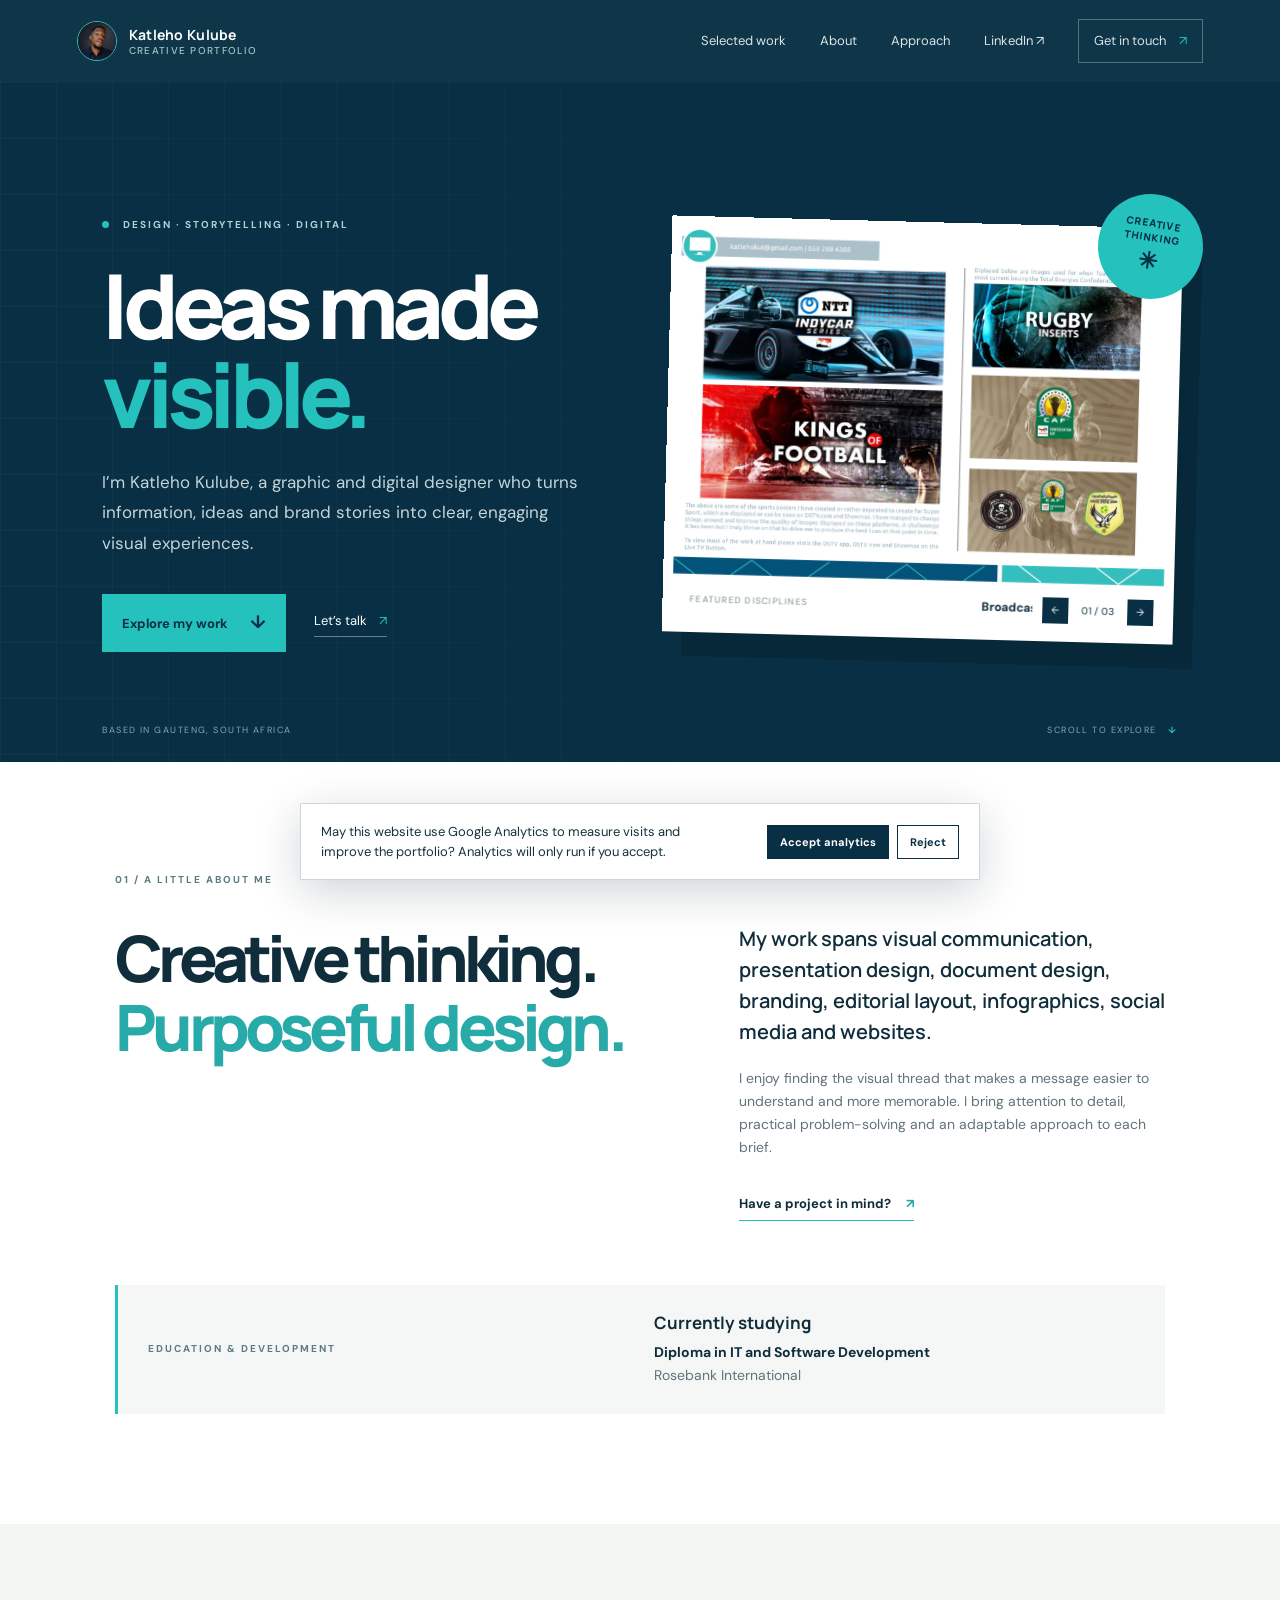
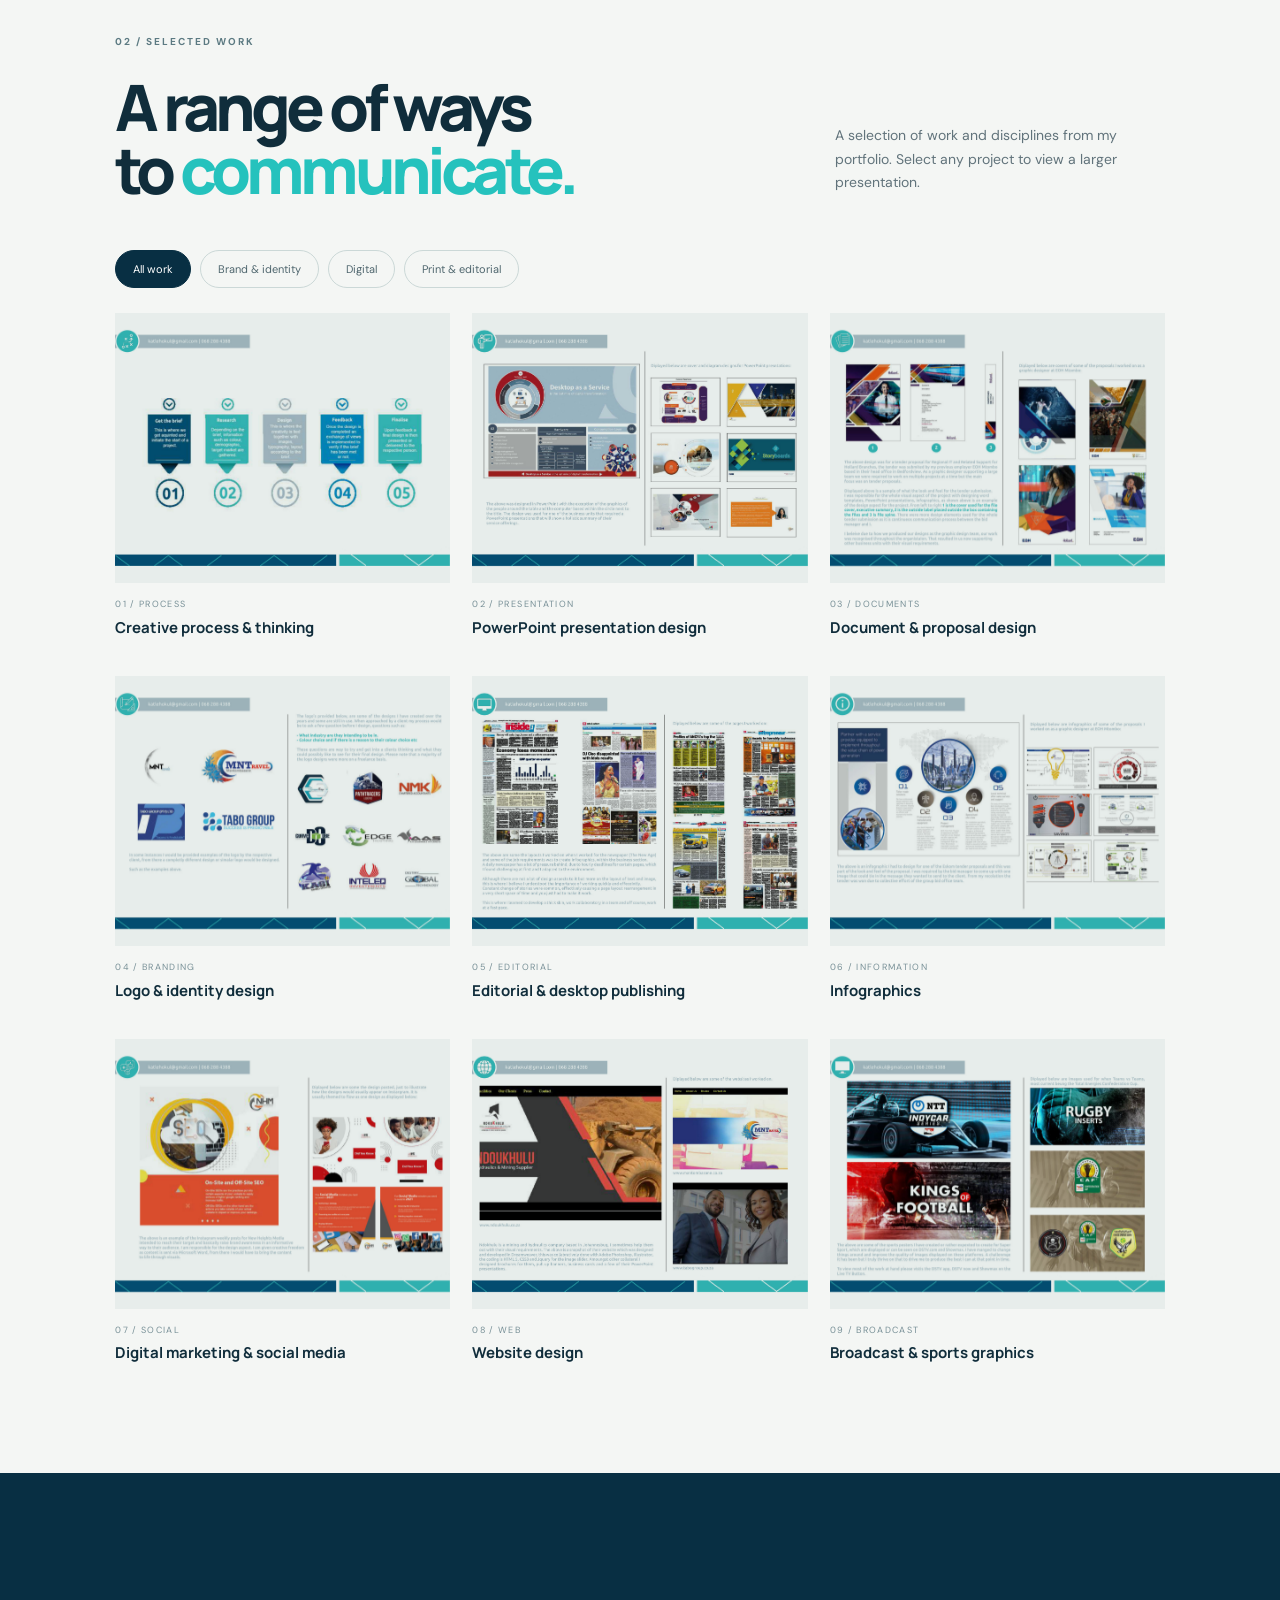
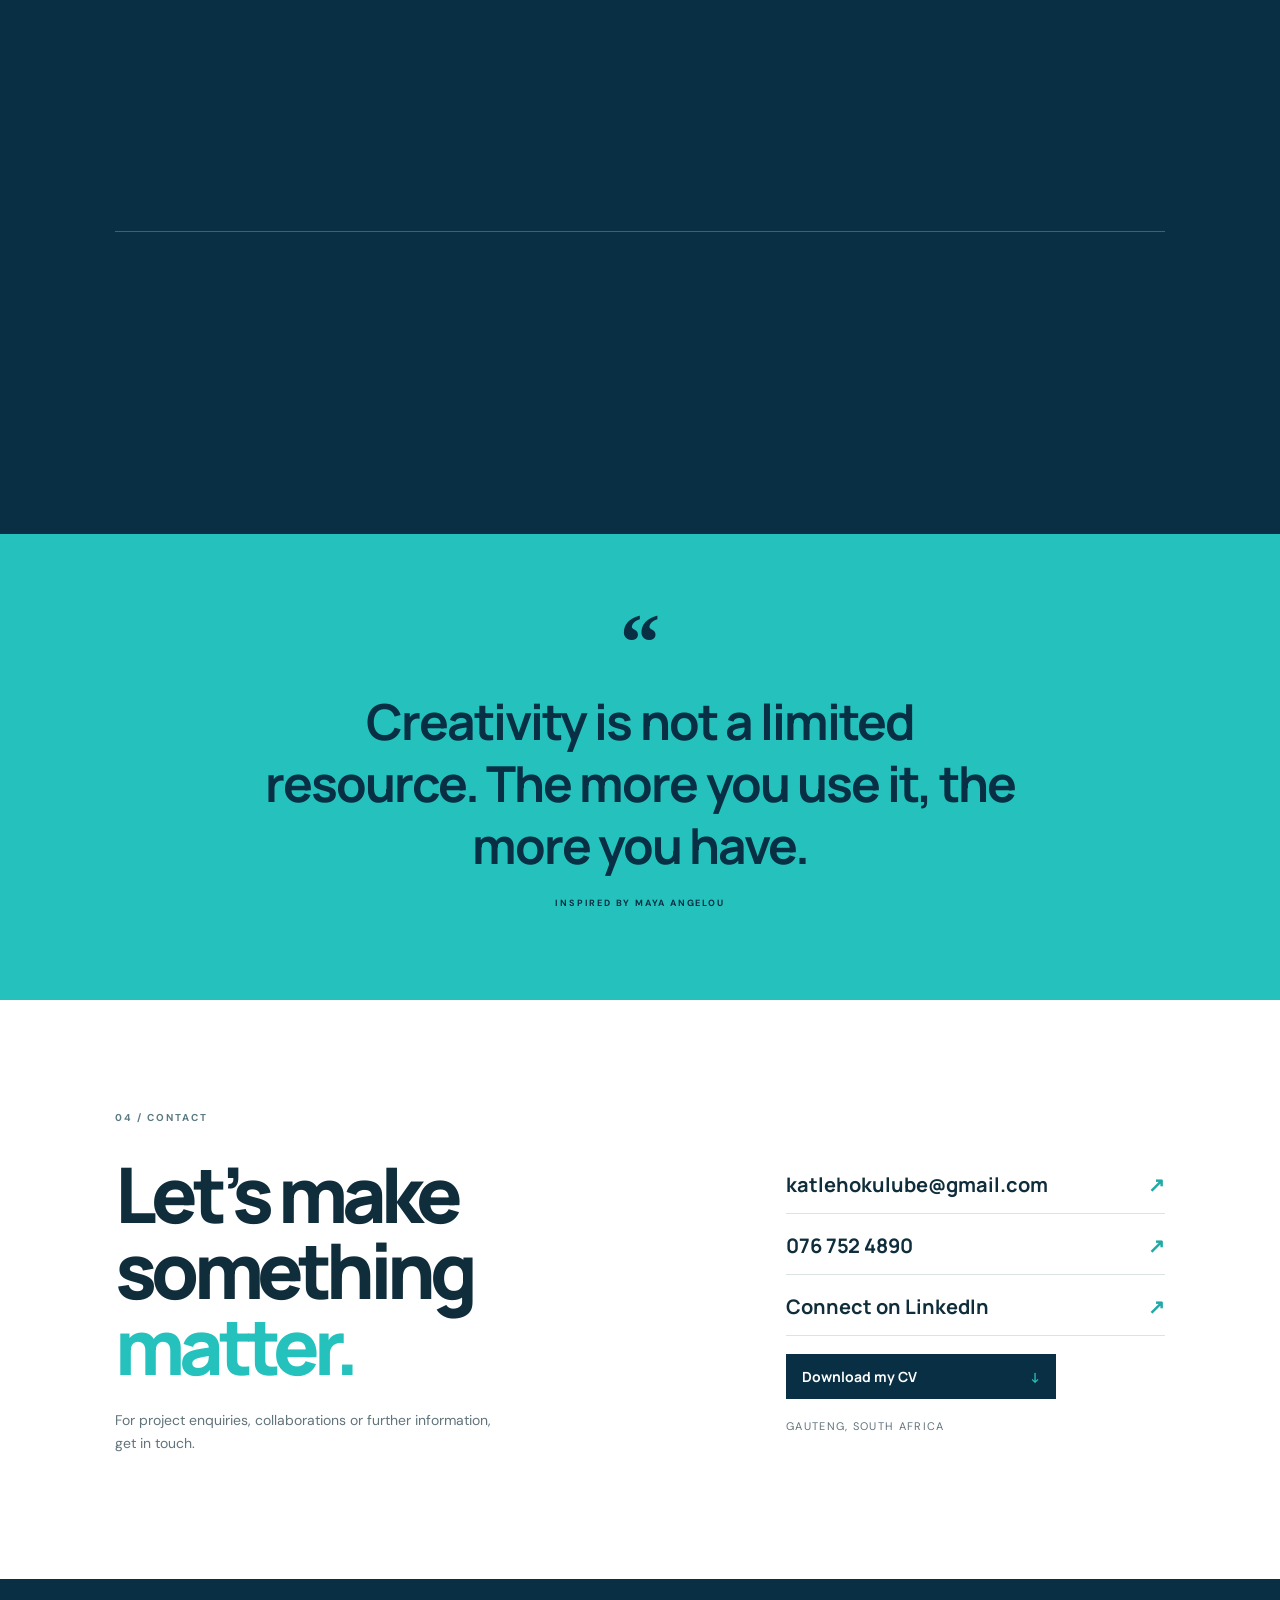
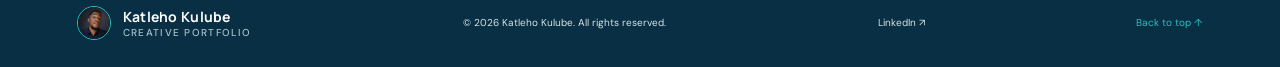
==== index.html @ 55a8b082 "Add files via upload" ====
<!doctype html>
<html lang="en">
<head>
  <!-- Google Tag Manager: consent defaults must be set before the container loads. -->
  <script>
    window.dataLayer = window.dataLayer || [];
    function gtag(){window.dataLayer.push(arguments);}
    gtag('consent', 'default', {
      analytics_storage: 'denied',
      ad_storage: 'denied',
      ad_user_data: 'denied',
      ad_personalization: 'denied',
      functionality_storage: 'granted',
      security_storage: 'granted'
    });
    (function(w,d,s,l,i){w[l]=w[l]||[];w[l].push({'gtm.start':new Date().getTime(),event:'gtm.js'});var f=d.getElementsByTagName(s)[0],j=d.createElement(s),dl=l!=='dataLayer'?'&l='+l:'';j.async=true;j.src='https://www.googletagmanager.com/gtm.js?id='+i+dl;f.parentNode.insertBefore(j,f);})(window,document,'script','dataLayer','GTM-5KRP4GRZ');
  </script>
  <meta charset="utf-8">
  <meta name="viewport" content="width=device-width, initial-scale=1">
  <meta name="theme-color" content="#082f43">
  <meta name="description" content="Explore Katleho Kulube's creative portfolio in Gauteng, South Africa, featuring graphic design, brand identity, presentations, editorial layouts, infographics, digital marketing and web design.">
  <meta name="author" content="Katleho Kulube">
  <meta name="robots" content="index, follow, max-image-preview:large, max-snippet:-1, max-video-preview:-1">
  <meta name="googlebot" content="index, follow, max-image-preview:large, max-snippet:-1, max-video-preview:-1">
  <meta name="bingbot" content="index, follow">
  <meta name="referrer" content="strict-origin-when-cross-origin">
  <meta property="og:type" content="website">
  <meta property="og:site_name" content="Katleho Kulube | Creative Portfolio">
  <meta property="og:title" content="Katleho Kulube | Graphic & Digital Design Portfolio">
  <meta property="og:description" content="Discover selected graphic design, branding, presentation, editorial and digital design work by Katleho Kulube, based in Gauteng, South Africa.">
  <meta property="og:locale" content="en_ZA">
  <meta property="og:image" content="assets/katleho-kulube-portrait.webp">
  <meta property="og:image:alt" content="Professional portrait of Katleho Kulube">
  <meta name="twitter:card" content="summary_large_image">
  <meta name="twitter:title" content="Katleho Kulube | Creative Portfolio">
  <meta name="twitter:description" content="Graphic design, branding, presentation, editorial and digital design portfolio by Katleho Kulube.">
  <meta name="twitter:image" content="assets/katleho-kulube-portrait.webp">
  <link rel="icon" href="favicon.ico" sizes="any">
  <link rel="icon" type="image/png" sizes="32x32" href="favicon-32x32.png">
  <link rel="icon" type="image/png" sizes="16x16" href="favicon-16x16.png">
  <link rel="apple-touch-icon" sizes="180x180" href="apple-touch-icon.png">
  <link rel="manifest" href="site.webmanifest">
  <title>Katleho Kulube | Graphic & Digital Design Portfolio</title>
  <script type="application/ld+json">
  {
    "@context": "https://schema.org",
    "@type": "Person",
    "name": "Katleho Kulube",
    "jobTitle": "Graphic and Digital Designer",
    "description": "Graphic and digital designer specialising in visual communication, presentation design, document design, branding, editorial layouts, infographics, social media and websites.",
    "email": "mailto:katlehokulube@gmail.com",
    "telephone": "+27767524890",
    "address": {"@type": "PostalAddress", "addressRegion": "Gauteng", "addressCountry": "ZA"},
    "sameAs": ["https://www.linkedin.com/in/katleho-kulube-b4024b200/"]
  }
  </script>
  <link rel="preconnect" href="https://fonts.googleapis.com">

  <link rel="preconnect" href="https://fonts.gstatic.com" crossorigin>
  <link href="https://fonts.googleapis.com/css2?family=DM+Sans:wght@400;500;600;700&family=Manrope:wght@400;500;600;700;800&display=swap" rel="stylesheet">
  <link rel="stylesheet" href="styles.css">
</head>
<body>
  <!-- Google Tag Manager (noscript) -->
  <noscript><iframe src="https://www.googletagmanager.com/ns.html?id=GTM-5KRP4GRZ" height="0" width="0" style="display:none;visibility:hidden" title="Google Tag Manager"></iframe></noscript>
  <!-- End Google Tag Manager (noscript) -->
  <a class="skip-link" href="#main">Skip to content</a>
  <header class="site-header" id="top">
    <a class="brand" href="#top" aria-label="Katleho Kulube home"><img class="brand-portrait" src="assets/katleho-kulube-portrait.webp" alt="Portrait of Katleho Kulube"><span>Katleho Kulube<small>Creative Portfolio</small></span></a>
    <button type="button" class="menu-toggle" aria-label="Open navigation" aria-expanded="false" aria-controls="primary-nav"><span></span><span></span><span></span></button>
    <nav id="primary-nav" class="primary-nav" aria-label="Main navigation">
      <a href="#work">Selected work</a><a href="#about">About</a><a href="#process">Approach</a><a href="https://www.linkedin.com/in/katleho-kulube-b4024b200/" target="_blank" rel="noopener noreferrer">LinkedIn ↗</a><a href="#contact" class="nav-cta">Get in touch <span aria-hidden="true">↗</span></a>
    </nav>
  </header>

  <main id="main">
    <section class="hero">
      <div class="hero-grid"></div>
      <div class="hero-copy reveal">
        <p class="eyebrow"><span class="eyebrow-dot"></span> DESIGN · STORYTELLING · DIGITAL</p>
        <h1>Ideas made<br><em>visible.</em></h1>
        <p class="hero-intro">I’m Katleho Kulube, a graphic and digital designer who turns information, ideas and brand stories into clear, engaging visual experiences.</p>
        <div class="hero-actions"><a class="button button-light" href="#work">Explore my work <span>↓</span></a><a class="text-link" href="mailto:katlehokulube@gmail.com">Let’s talk <span>↗</span></a></div>
      </div>
      <div class="hero-visual reveal" aria-label="Featured portfolio slideshow">
        <div class="slide-frame">
          <img class="hero-slide is-active" src="assets/sports-broadcast.jpg" alt="Sports broadcast and television graphic design portfolio" fetchpriority="high">
          <img class="hero-slide" src="assets/document-design.jpg" alt="Document and proposal design portfolio" loading="lazy">
          <img class="hero-slide" src="assets/social-media.jpg" alt="Social media campaign design portfolio" loading="lazy">
          <div class="slide-caption"><span>FEATURED DISCIPLINES</span><strong id="slide-title">Broadcast & sports graphics</strong></div>
          <div class="slide-controls"><button type="button" id="prev-slide" aria-label="Previous featured project">←</button><span id="slide-count">01 / 03</span><button type="button" id="next-slide" aria-label="Next featured project">→</button></div>
        </div>
        <div class="hero-stamp">CREATIVE<br>THINKING<br><b>✳</b></div>
      </div>
      <div class="hero-bottom"><span>BASED IN GAUTENG, SOUTH AFRICA</span><span>SCROLL TO EXPLORE <b>↓</b></span></div>
    </section>

    <section class="intro section-pad" id="about">
      <div class="section-kicker reveal">01 / A LITTLE ABOUT ME</div>
      <div class="intro-content reveal">
        <h2>Creative thinking.<br><span>Purposeful design.</span></h2>
        <div><p class="large-copy">My work spans visual communication, presentation design, document design, branding, editorial layout, infographics, social media and websites.</p><p>I enjoy finding the visual thread that makes a message easier to understand and more memorable. I bring attention to detail, practical problem-solving and an adaptable approach to each brief.</p><a class="underlined-link" href="#contact">Have a project in mind? <span>↗</span></a></div>
      </div>
      <div class="education-highlight reveal">
        <div class="section-kicker">EDUCATION &amp; DEVELOPMENT</div>
        <div class="education-copy">
          <h3>Currently studying</h3>
          <p><strong>Diploma in IT and Software Development</strong><br>Rosebank International</p>
        </div>
      </div>
    </section>

    <section class="work-section section-pad" id="work">
      <div class="section-heading reveal"><div><div class="section-kicker">02 / SELECTED WORK</div><h2>A range of ways<br>to <em>communicate.</em></h2></div><p>A selection of work and disciplines from my portfolio. Select any project to view a larger presentation.</p></div>
      <div class="filter-row reveal" role="group" aria-label="Filter portfolio projects">
        <button type="button" class="filter-chip active" data-filter="all" aria-pressed="true">All work</button>
        <button type="button" class="filter-chip" data-filter="brand" aria-pressed="false">Brand & identity</button>
        <button type="button" class="filter-chip" data-filter="digital" aria-pressed="false">Digital</button>
        <button type="button" class="filter-chip" data-filter="editorial" aria-pressed="false">Print & editorial</button>
      </div>
      <div class="project-grid">
        <article class="project-card reveal" data-category="digital"><button type="button" class="project-open" data-image="assets/creative-process.jpg" data-title="Creative process and thinking" data-alt="Creative process diagram from portfolio"><span class="project-image"><img src="assets/creative-process.jpg" alt="Creative process diagram" loading="lazy"><span class="view-label">View project ↗</span></span><span class="project-meta"><span>01 / PROCESS</span><span>Creative process & thinking</span></span></button></article>
        <article class="project-card reveal" data-category="digital"><button type="button" class="project-open" data-image="assets/presentation-design.jpg" data-title="PowerPoint presentation design" data-alt="Presentation cover and diagram design examples"><span class="project-image"><img src="assets/presentation-design.jpg" alt="PowerPoint presentation design examples" loading="lazy"><span class="view-label">View project ↗</span></span><span class="project-meta"><span>02 / PRESENTATION</span><span>PowerPoint presentation design</span></span></button></article>
        <article class="project-card reveal" data-category="editorial"><button type="button" class="project-open" data-image="assets/document-design.jpg" data-title="Document and proposal design" data-alt="Proposal and tender document design samples"><span class="project-image"><img src="assets/document-design.jpg" alt="Document and tender proposal design samples" loading="lazy"><span class="view-label">View project ↗</span></span><span class="project-meta"><span>03 / DOCUMENTS</span><span>Document & proposal design</span></span></button></article>
        <article class="project-card reveal" data-category="brand"><button type="button" class="project-open" data-image="assets/logo-design.jpg" data-title="Logo and brand identity design" data-alt="Selection of logo and identity designs"><span class="project-image"><img src="assets/logo-design.jpg" alt="Logo and brand identity design examples" loading="lazy"><span class="view-label">View project ↗</span></span><span class="project-meta"><span>04 / BRANDING</span><span>Logo & identity design</span></span></button></article>
        <article class="project-card reveal" data-category="editorial"><button type="button" class="project-open" data-image="assets/editorial-layout.jpg" data-title="Editorial and desktop publishing" data-alt="Newspaper page layouts and editorial design examples"><span class="project-image"><img src="assets/editorial-layout.jpg" alt="Editorial and newspaper layout examples" loading="lazy"><span class="view-label">View project ↗</span></span><span class="project-meta"><span>05 / EDITORIAL</span><span>Editorial & desktop publishing</span></span></button></article>
        <article class="project-card reveal" data-category="digital"><button type="button" class="project-open" data-image="assets/infographics.jpg" data-title="Infographic design" data-alt="Infographics created for proposal and tender communication"><span class="project-image"><img src="assets/infographics.jpg" alt="Infographic design examples" loading="lazy"><span class="view-label">View project ↗</span></span><span class="project-meta"><span>06 / INFORMATION</span><span>Infographics</span></span></button></article>
        <article class="project-card reveal" data-category="digital"><button type="button" class="project-open" data-image="assets/social-media.jpg" data-title="Digital marketing and social media" data-alt="Social media post and campaign design examples"><span class="project-image"><img src="assets/social-media.jpg" alt="Social media and digital marketing designs" loading="lazy"><span class="view-label">View project ↗</span></span><span class="project-meta"><span>07 / SOCIAL</span><span>Digital marketing & social media</span></span></button></article>
        <article class="project-card reveal" data-category="digital"><button type="button" class="project-open" data-image="assets/web-design.jpg" data-title="Website design" data-alt="Website design and development portfolio examples"><span class="project-image"><img src="assets/web-design.jpg" alt="Website design portfolio examples" loading="lazy"><span class="view-label">View project ↗</span></span><span class="project-meta"><span>08 / WEB</span><span>Website design</span></span></button></article>
        <article class="project-card reveal" data-category="digital"><button type="button" class="project-open" data-image="assets/sports-broadcast.jpg" data-title="Broadcasting and television graphics" data-alt="Sports posters and television graphic design"><span class="project-image"><img src="assets/sports-broadcast.jpg" alt="Sports broadcasting and television graphic design examples" loading="lazy"><span class="view-label">View project ↗</span></span><span class="project-meta"><span>09 / BROADCAST</span><span>Broadcast & sports graphics</span></span></button></article>
      </div>
    </section>

    <section class="process-section section-pad" id="process">
      <div class="section-kicker reveal">03 / HOW I APPROACH A BRIEF</div><div class="process-heading reveal"><h2>Good design starts<br>with <em>good questions.</em></h2><p>I aim to understand the purpose, audience and context before choosing the visual direction.</p></div>
      <div class="process-steps">
        <div class="process-step reveal"><span>01</span><h3>Understand</h3><p>Clarify the brief, audience, industry and communication goal.</p></div>
        <div class="process-step reveal"><span>02</span><h3>Explore</h3><p>Consider references, visual direction, colour and possible concepts.</p></div>
        <div class="process-step reveal"><span>03</span><h3>Design</h3><p>Develop the selected idea into a clear and cohesive visual solution.</p></div>
        <div class="process-step reveal"><span>04</span><h3>Refine</h3><p>Review the details and make improvements in response to feedback.</p></div>
      </div>
    </section>

    <section class="quote-section"><div class="quote-mark">“</div><blockquote>Creativity is not a limited resource. The more you use it, the more you have.</blockquote><p>INSPIRED BY MAYA ANGELOU</p></section>

    <section class="contact-section section-pad" id="contact">
      <div class="section-kicker reveal">04 / CONTACT</div><div class="contact-grid reveal"><div><h2>Let’s make<br>something <em>matter.</em></h2><p>For project enquiries, collaborations or further information, get in touch.</p></div><div class="contact-details">
    
        <a href="mailto:katlehokulube@gmail.com">katlehokulube@gmail.com <span>↗</span></a>
        <a href="tel:+27767524890">076 752 4890 <span>↗</span></a>
        <a href="https://www.linkedin.com/in/katleho-kulube-b4024b200/" target="_blank" rel="noopener noreferrer">Connect on LinkedIn <span>↗</span></a>
        <a class="cv-download" href="downloads/Katleho_Kulube_CV.pdf" download>Download my CV <span>↓</span></a>
        <span class="location-note">Gauteng, South Africa</span>
      </div></div>
    </section>
  </main>

  <footer><a class="brand footer-brand" href="#top"><img class="brand-portrait" src="assets/katleho-kulube-portrait.webp" alt="Portrait of Katleho Kulube"><span>Katleho Kulube<small>Creative Portfolio</small></span></a><span>© <span id="year"></span> Katleho Kulube. All rights reserved.</span><a href="https://www.linkedin.com/in/katleho-kulube-b4024b200/" target="_blank" rel="noopener noreferrer">LinkedIn ↗</a><a href="#top" class="back-top">Back to top ↑</a></footer>

  <dialog class="lightbox" id="lightbox" aria-label="Project preview"><button type="button" class="lightbox-close" aria-label="Close project preview">×</button><h2 id="lightbox-title"></h2><img id="lightbox-image" src="" alt=""><p>Project preview from the portfolio document.</p></dialog>
  <script src="script.js"></script>
  <script src="analytics.js" defer></script>
  <aside class="analytics-consent" id="analytics-consent" aria-label="Analytics preferences" hidden>
    <p>May this website use Google Analytics to measure visits and improve the portfolio? Analytics will only run if you accept.</p>
    <div class="analytics-consent-actions"><button type="button" id="analytics-accept">Accept analytics</button><button type="button" id="analytics-reject">Reject</button></div>
  </aside>
</body>
</html>
---- styles.css ----
:root{--ink:#102d3b;--navy:#082f43;--teal:#25c2bd;--aqua:#b9eeeb;--paper:#f4f6f4;--white:#fff;--muted:#61737b;--line:#dce4e2;--font:"DM Sans",sans-serif;--display:"Manrope",sans-serif}*{box-sizing:border-box}html{scroll-behavior:smooth;scroll-padding-top:90px}body{margin:0;background:var(--paper);color:var(--ink);font-family:var(--font);font-size:16px;line-height:1.65}a{color:inherit;text-decoration:none}button{font:inherit}.skip-link{position:absolute;left:-999px;top:8px;background:white;padding:10px;z-index:99}.skip-link:focus{left:8px}.site-header{height:82px;padding:0 6vw;display:flex;align-items:center;justify-content:space-between;background:rgba(8,47,67,.97);color:white;position:sticky;top:0;z-index:20;backdrop-filter:blur(12px)}.brand{display:flex;align-items:center;gap:12px;font:700 14px var(--display);letter-spacing:.02em}.brand small{display:block;color:#a8c3ca;font:500 10px var(--font);letter-spacing:.13em;text-transform:uppercase}.brand-mark{width:40px;height:40px;border:1px solid var(--teal);display:grid;place-items:center;color:var(--teal);font:800 13px var(--display)}.primary-nav{display:flex;align-items:center;gap:34px;font-size:13px;color:#d8e4e7}.primary-nav a{transition:color .2s}.primary-nav a:hover{color:var(--teal)}.nav-cta{border:1px solid #4e747f;padding:10px 15px}.nav-cta span{color:var(--teal);margin-left:10px}.menu-toggle{display:none;background:none;border:0;color:white}.hero{min-height:680px;background:var(--navy);color:white;position:relative;padding:95px 8vw 80px;display:grid;grid-template-columns:1fr 1.02fr;gap:5vw;align-items:center;overflow:hidden}.hero-grid{position:absolute;inset:0;background-image:linear-gradient(rgba(255,255,255,.035) 1px,transparent 1px),linear-gradient(90deg,rgba(255,255,255,.035) 1px,transparent 1px);background-size:56px 56px;mask-image:linear-gradient(90deg,black,transparent 75%)}.hero-copy,.hero-visual{position:relative;z-index:1}.eyebrow,.section-kicker{font-size:10px;font-weight:700;letter-spacing:.2em}.eyebrow{color:#b4d0d5}.eyebrow-dot{display:inline-block;width:7px;height:7px;border-radius:50%;background:var(--teal);margin-right:10px}.hero h1,.section-heading h2,.intro h2,.process-heading h2,.contact-grid h2{font:800 clamp(3.6rem,7vw,6.7rem)/.99 var(--display);letter-spacing:-.075em;margin:28px 0}.hero h1 em,.section-heading h2 em,.process-heading h2 em,.contact-grid h2 em{color:var(--teal);font-style:normal}.hero-intro{max-width:490px;color:#c4d4d8;font-size:17px;line-height:1.8}.hero-actions{display:flex;align-items:center;gap:28px;margin-top:36px}.button{display:inline-flex;align-items:center;gap:22px;padding:14px 20px;font-size:13px;font-weight:700}.button-light{background:var(--teal);color:var(--navy)}.button-light span{font-size:18px}.text-link{font-size:13px;border-bottom:1px solid #65828a;padding-bottom:5px}.text-link span{color:var(--teal);margin-left:9px}.slide-frame{position:relative;transform:rotate(1.5deg);box-shadow:20px 24px 0 rgba(0,0,0,.16);background:#fff;padding:10px}.hero-slide{width:100%;height:350px;object-fit:contain;display:none;background:#fff}.hero-slide.is-active{display:block;animation:slideIn .65s ease both}.slide-caption{background:white;color:var(--ink);padding:14px 17px 12px;display:flex;justify-content:space-between;gap:12px;align-items:center;font-size:12px}.slide-caption span{color:#7b8c91;font-size:9px;letter-spacing:.14em}.slide-controls{position:absolute;right:10px;bottom:10px;display:flex;align-items:center;gap:13px;color:var(--ink);background:#fff;padding:8px 10px;font-size:10px}.slide-controls button{border:0;background:var(--navy);color:white;width:26px;height:26px;cursor:pointer}.hero-stamp{position:absolute;right:-25px;top:-28px;width:105px;height:105px;border-radius:50%;background:var(--teal);color:var(--navy);display:grid;place-content:center;text-align:center;font:800 10px/1.4 var(--display);letter-spacing:.1em;transform:rotate(9deg)}.hero-stamp b{font-size:23px}.hero-bottom{position:absolute;bottom:24px;left:8vw;right:8vw;display:flex;justify-content:space-between;color:#86a7b0;font-size:9px;letter-spacing:.16em}.hero-bottom b{color:var(--teal);margin-left:8px}.section-pad{padding:110px 9vw}.intro{background:#fff}.section-kicker{color:#5c7a82}.intro-content{display:grid;grid-template-columns:1.1fr .9fr;gap:8vw;margin-top:34px}.intro h2,.process-heading h2{font-size:clamp(2.7rem,5vw,4.8rem);margin:0;line-height:1.08}.intro h2 span{color:#27aaa8}.large-copy{font:600 20px/1.55 var(--display);color:var(--ink);margin-top:0}.intro-content p:not(.large-copy){color:var(--muted);font-size:14px}.underlined-link{display:inline-block;margin-top:20px;border-bottom:1px solid var(--teal);padding-bottom:6px;font-size:13px;font-weight:700}.underlined-link span{color:#20a9a5;margin-left:12px}.work-section{background:var(--paper)}.section-heading{display:flex;justify-content:space-between;align-items:end;gap:40px}.section-heading h2{font-size:clamp(3rem,5vw,5rem);margin:25px 0 0}.section-heading>p{max-width:330px;color:var(--muted);font-size:14px;margin-bottom:8px}.filter-row{display:flex;gap:9px;flex-wrap:wrap;margin:48px 0 25px}.filter-chip{border:1px solid #cbd8d7;background:transparent;border-radius:30px;padding:9px 17px;color:#4f666e;font-size:11px;cursor:pointer;transition:.2s}.filter-chip:hover,.filter-chip.active{background:var(--navy);border-color:var(--navy);color:white}.project-grid{display:grid;grid-template-columns:repeat(3,1fr);gap:38px 22px}.project-card{min-width:0}.project-open{border:0;background:transparent;padding:0;text-align:left;width:100%;cursor:pointer;color:inherit}.project-image{height:270px;display:block;background:#e7edeb;position:relative;overflow:hidden}.project-image img{width:100%;height:100%;object-fit:contain;transition:transform .6s cubic-bezier(.2,.7,.2,1);mix-blend-mode:multiply}.project-open:hover img{transform:scale(1.045)}.view-label{position:absolute;right:12px;bottom:12px;background:var(--teal);color:var(--navy);padding:8px 12px;font-size:10px;font-weight:700;opacity:0;transform:translateY(7px);transition:.25s}.project-open:hover .view-label,.project-open:focus-visible .view-label{opacity:1;transform:none}.project-meta{display:flex;flex-direction:column;gap:5px;padding-top:14px}.project-meta span:first-child{font-size:9px;letter-spacing:.15em;color:#789097}.project-meta span:last-child{font:700 15px var(--display)}.process-section{background:var(--navy);color:white}.process-section .section-kicker{color:#9cb9c1}.process-heading{display:flex;justify-content:space-between;gap:40px;align-items:end;margin:28px 0 65px}.process-heading h2{font-size:clamp(2.8rem,5vw,4.7rem)}.process-heading p{max-width:300px;color:#b8cbd0;font-size:14px}.process-steps{display:grid;grid-template-columns:repeat(4,1fr);border-top:1px solid #42616c}.process-step{padding:25px 24px 0 0;border-right:1px solid #42616c;margin-right:24px}.process-step:last-child{border:0}.process-step>span{color:var(--teal);font:700 13px var(--display)}.process-step h3{font:700 20px var(--display);margin:30px 0 10px}.process-step p{font-size:12px;color:#afc3c9;max-width:210px}.quote-section{background:var(--teal);text-align:center;padding:80px 20px;color:var(--navy)}.quote-mark{font:800 80px/.7 Georgia}.quote-section blockquote{max-width:760px;margin:20px auto;font:700 clamp(1.7rem,4vw,3.1rem)/1.25 var(--display);letter-spacing:-.04em}.quote-section p{font-size:9px;letter-spacing:.2em;font-weight:700}.contact-section{background:#fff}.contact-grid{display:grid;grid-template-columns:1.2fr .8fr;gap:8vw;margin-top:30px}.contact-grid h2{font-size:clamp(3.3rem,6vw,5.7rem);margin:0}.contact-grid>div:first-child p{color:var(--muted);max-width:380px;font-size:14px;margin-top:25px}.contact-details{padding-top:15px;display:flex;flex-direction:column;gap:18px}.contact-details a{font:700 clamp(15px,2vw,20px) var(--display);border-bottom:1px solid var(--line);padding-bottom:15px;display:flex;justify-content:space-between;gap:15px}.contact-details a span{color:#20aaa7}.location-note{font-size:11px;color:var(--muted);letter-spacing:.12em;text-transform:uppercase}footer{background:var(--navy);color:#d7e3e6;padding:27px 6vw;display:flex;align-items:center;justify-content:space-between;gap:20px;font-size:10px}footer .brand{color:white}.footer-brand .brand-mark{width:34px;height:34px}.back-top{color:var(--teal)}.lightbox{border:0;padding:25px;max-width:min(1000px,92vw);width:100%;max-height:90vh;background:#f5f7f5;color:var(--ink);box-shadow:0 20px 80px #001c2c66}.lightbox::backdrop{background:#041d2be8;backdrop-filter:blur(5px)}.lightbox img{display:block;max-height:68vh;max-width:100%;margin:auto;object-fit:contain}.lightbox h2{font:700 20px var(--display);margin:0 50px 15px 0}.lightbox p{font-size:11px;color:var(--muted);text-align:center}.lightbox-close{position:absolute;right:15px;top:12px;border:0;background:var(--navy);color:white;width:35px;height:35px;font-size:24px;cursor:pointer}.reveal{opacity:0;transform:translateY(22px);transition:opacity .7s ease,transform .7s ease}.reveal.visible{opacity:1;transform:none}.project-card[hidden]{display:none}@keyframes slideIn{from{opacity:0;transform:translateX(15px)}to{opacity:1;transform:translateX(0)}}@media(max-width:900px){.hero{grid-template-columns:1fr 1fr;padding-left:6vw;padding-right:6vw}.hero h1{font-size:clamp(3.2rem,8vw,5rem)}.hero-slide{height:280px}.section-pad{padding:85px 6vw}.project-grid{grid-template-columns:repeat(2,1fr)}.intro-content{gap:5vw}.hero-stamp{right:-15px}}@media(max-width:650px){.site-header{height:70px;padding:0 5vw}.menu-toggle{display:flex;flex-direction:column;gap:5px;padding:10px}.menu-toggle span{width:23px;height:2px;background:white}.primary-nav{display:none;position:absolute;top:70px;left:0;right:0;background:var(--navy);padding:18px 6vw 25px;flex-direction:column;align-items:stretch;gap:18px}.primary-nav.open{display:flex}.nav-cta{align-self:flex-start}.hero{display:flex;flex-direction:column;align-items:stretch;padding:70px 6vw 80px;gap:55px}.hero h1{font-size:clamp(3.8rem,17vw,5.5rem)}.hero-intro{font-size:15px}.hero-visual{margin:0 8px 20px}.hero-slide{height:240px}.slide-caption{align-items:flex-start;flex-direction:column;gap:4px;padding-bottom:43px}.slide-controls{left:10px;right:auto}.hero-stamp{width:82px;height:82px;right:-22px;top:-25px;font-size:8px}.hero-bottom{left:6vw;right:6vw;font-size:7px}.section-pad{padding:72px 6vw}.intro-content,.contact-grid{grid-template-columns:1fr;gap:30px}.intro h2,.process-heading h2{font-size:clamp(2.8rem,12vw,4rem)}.section-heading,.process-heading{display:block}.section-heading h2{font-size:clamp(2.8rem,12vw,4rem)}.section-heading>p,.process-heading p{margin-top:25px}.filter-row{margin-top:32px}.project-grid{grid-template-columns:1fr;gap:28px}.project-image{height:300px}.process-heading{margin-bottom:40px}.process-steps{grid-template-columns:1fr 1fr;row-gap:30px}.process-step{min-height:160px}.process-step:nth-child(2){border-right:0}.process-step h3{margin-top:20px}.contact-grid h2{font-size:clamp(3.4rem,14vw,5rem)}footer{flex-wrap:wrap;padding:25px 6vw}footer>span{order:3;width:100%}}@media(prefers-reduced-motion:reduce){html{scroll-behavior:auto}*,*::before,*::after{animation-duration:.01ms!important;animation-iteration-count:1!important;transition-duration:.01ms!important}.reveal{opacity:1;transform:none}}
/* CV download action */
.contact-details .cv-download{display:inline-flex;justify-content:space-between;align-items:center;background:var(--navy);color:#fff;padding:13px 16px;border:0;max-width:270px;font-size:14px}.contact-details .cv-download span{color:var(--teal)}.contact-details .cv-download:hover{background:#124d63}

.education-highlight{margin-top:64px;padding:26px 30px;border-left:3px solid var(--teal);background:#f4f7f6;display:grid;grid-template-columns:1fr 1fr;gap:24px;align-items:center}.education-highlight .section-kicker{color:#5c7a82}.education-copy h3{font:700 17px var(--display);margin:0 0 7px}.education-copy p{margin:0;color:var(--muted);font-size:14px}.education-copy strong{color:var(--ink)}@media(max-width:650px){.education-highlight{grid-template-columns:1fr;gap:12px;margin-top:42px;padding:22px}}

/* Portrait branding and analytics consent */
.brand-portrait{width:40px;height:40px;display:block;object-fit:cover;object-position:center 42%;border:1px solid var(--teal);border-radius:50%;flex:0 0 auto}
.footer-brand .brand-portrait{width:34px;height:34px}
.analytics-consent{position:fixed;z-index:1000;left:20px;right:20px;bottom:20px;max-width:680px;margin:auto;padding:18px 20px;background:#fff;color:#17323c;border:1px solid #cbd8d7;box-shadow:0 12px 45px #001c2c30;display:flex;align-items:center;justify-content:space-between;gap:20px;font:13px/1.5 var(--font)}
.analytics-consent[hidden]{display:none}
.analytics-consent p{margin:0;max-width:410px}
.analytics-consent-actions{display:flex;gap:8px;flex-shrink:0}
.analytics-consent-actions button{border:1px solid var(--navy);padding:9px 12px;background:var(--navy);color:#fff;font:700 11px var(--font);cursor:pointer}
.analytics-consent-actions button:last-child{background:#fff;color:var(--navy)}
@media(max-width:650px){.analytics-consent{left:12px;right:12px;bottom:12px;display:block;padding:15px}.analytics-consent-actions{margin-top:12px}}

/* Cross-browser resilience: legacy fallbacks precede feature-enhanced behavior. */
.brand-portrait,.project-image img,.hero-slide,.lightbox img{max-width:100%}
img{height:auto}
button,a{-webkit-tap-highlight-color:transparent}
a:focus,button:focus{outline:2px solid var(--teal);outline-offset:3px}
@supports selector(:focus-visible){a:focus:not(:focus-visible),button:focus:not(:focus-visible){outline:none}}

/* Older browsers without CSS Grid still receive usable, wrapping layouts. */
@supports not (display:grid){
  .hero{display:flex;flex-wrap:wrap}
  .hero-copy,.hero-visual{flex:1 1 42%;min-width:280px}
  .intro-content,.contact-grid{display:flex;flex-wrap:wrap}
  .intro-content>*,.contact-grid>*{flex:1 1 40%;min-width:260px}
  .project-grid{display:flex;flex-wrap:wrap;margin-left:-11px;margin-right:-11px}
  .project-card{flex:1 1 28%;margin:0 11px 38px;min-width:220px}
  .process-steps{display:flex;flex-wrap:wrap}
  .process-step{flex:1 1 20%;min-width:150px}
  .education-highlight{display:flex;flex-wrap:wrap}
  .education-highlight>*{flex:1 1 40%;min-width:220px}
}

/* Older engines without clamp() use fixed, fluid-friendly type sizes. */
@supports not (font-size:clamp(1rem,2vw,3rem)){
  .hero h1{font-size:5rem}
  .intro h2,.process-heading h2{font-size:4rem}
  .section-heading h2{font-size:4.3rem}
  .contact-grid h2{font-size:5rem}
  .quote-section blockquote{font-size:2.6rem}
  .contact-details a{font-size:18px}
  @media(max-width:900px){.hero h1{font-size:4rem}}
  @media(max-width:650px){.hero h1,.contact-grid h2{font-size:3.5rem}.intro h2,.process-heading h2,.section-heading h2{font-size:3rem}}
}

/* Flexbox gap was added later in Safari; margins preserve spacing in older releases. */
@supports not (gap:1rem){
  .brand>*+*{margin-left:12px}
  .primary-nav>*+*{margin-left:28px}
  .hero-actions>*+*{margin-left:28px}
  .filter-row>*{margin:0 9px 9px 0}
  .analytics-consent-actions>*+*{margin-left:8px}
  @media(max-width:650px){.primary-nav>*+*{margin-left:0;margin-top:18px}.hero-actions>*+*{margin-left:20px}}
}

/* Dialog styling also works as a fixed overlay when native dialog is unavailable. */
.lightbox{display:none;position:fixed;inset:0;margin:auto;overflow:auto;z-index:1100;width:92%;max-width:1000px;max-height:90vh}
.lightbox[open]{display:block}
.lightbox.is-fallback-open{position:fixed;top:50%;left:50%;right:auto;bottom:auto;transform:translate(-50%,-50%);margin:0}
html.modal-open,html.modal-open body{overflow:hidden}
html.modal-open body:after{content:"";position:fixed;inset:0;background:rgba(4,29,43,.91);z-index:1090}
@supports (height:100dvh){.lightbox{max-height:90dvh}}
@media(max-width:650px){.lightbox{padding:20px 14px;width:94%;max-height:88vh}.lightbox img{max-height:60vh}}
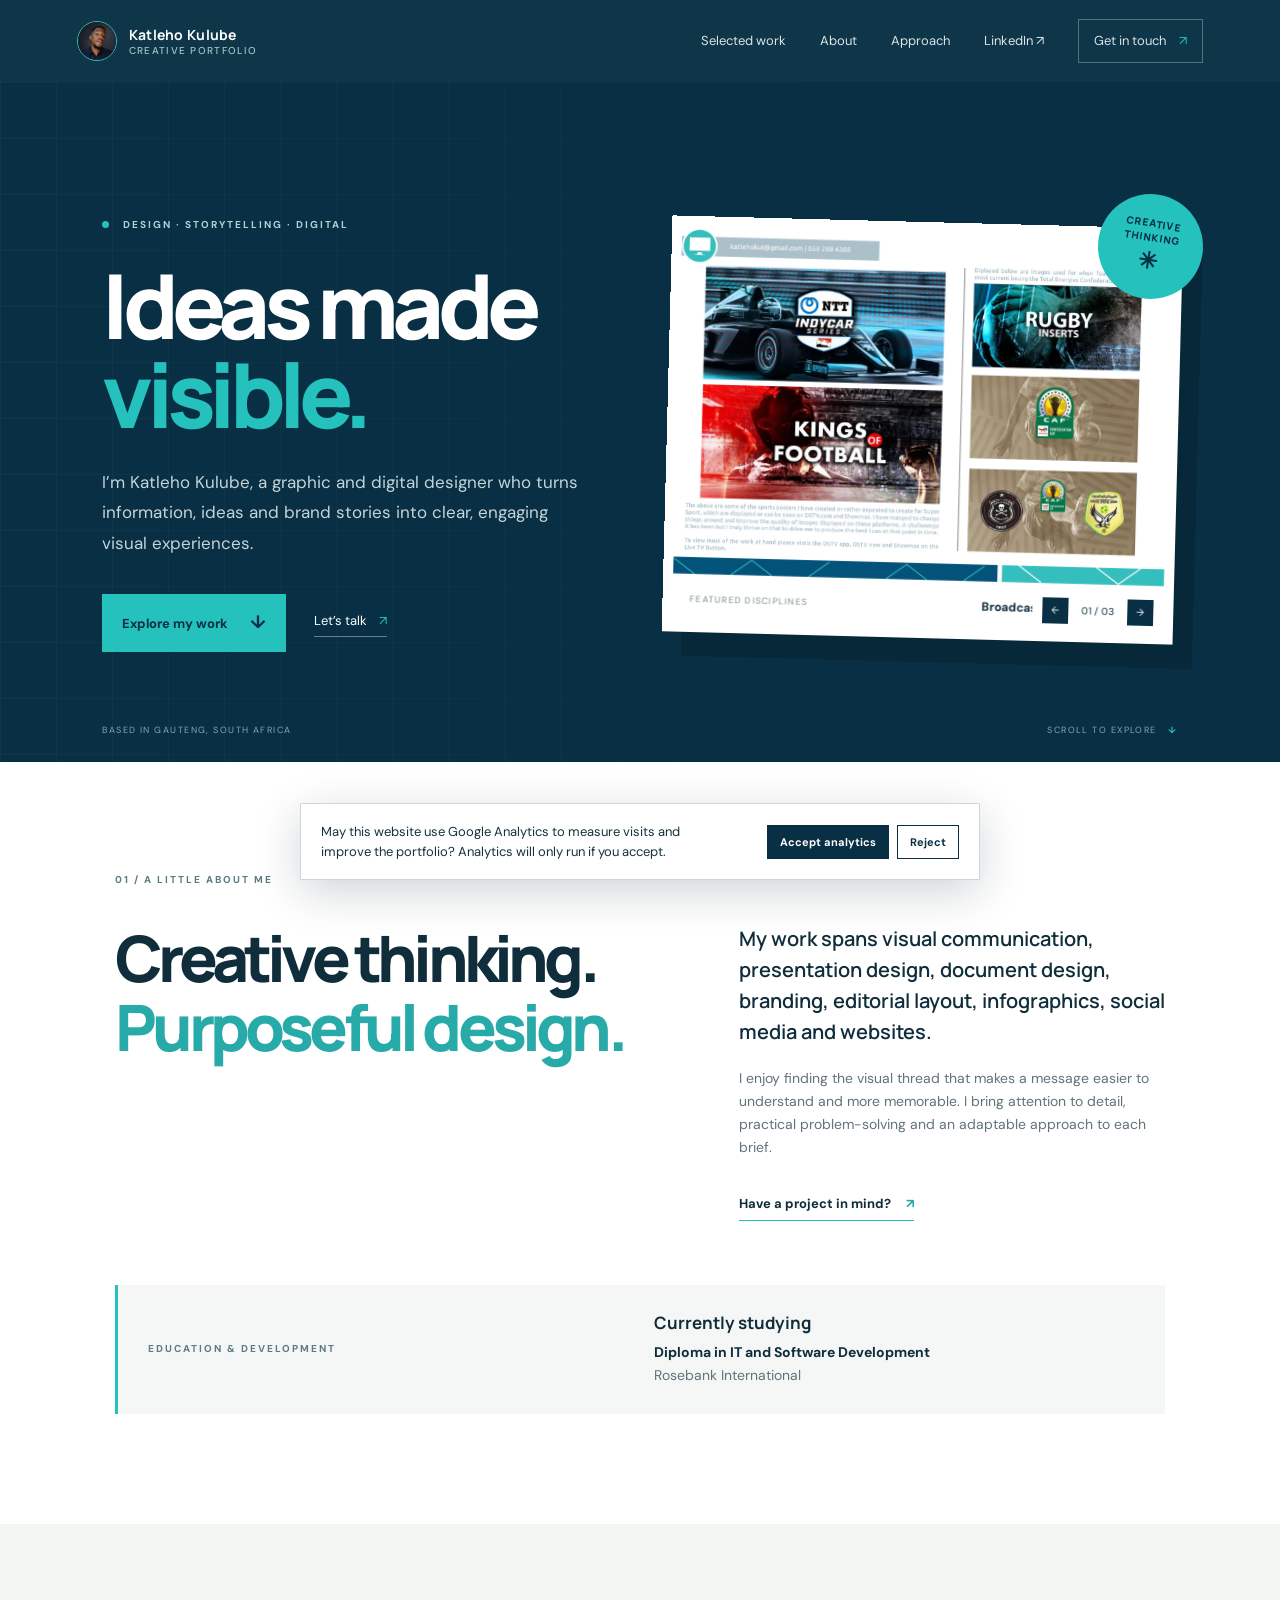
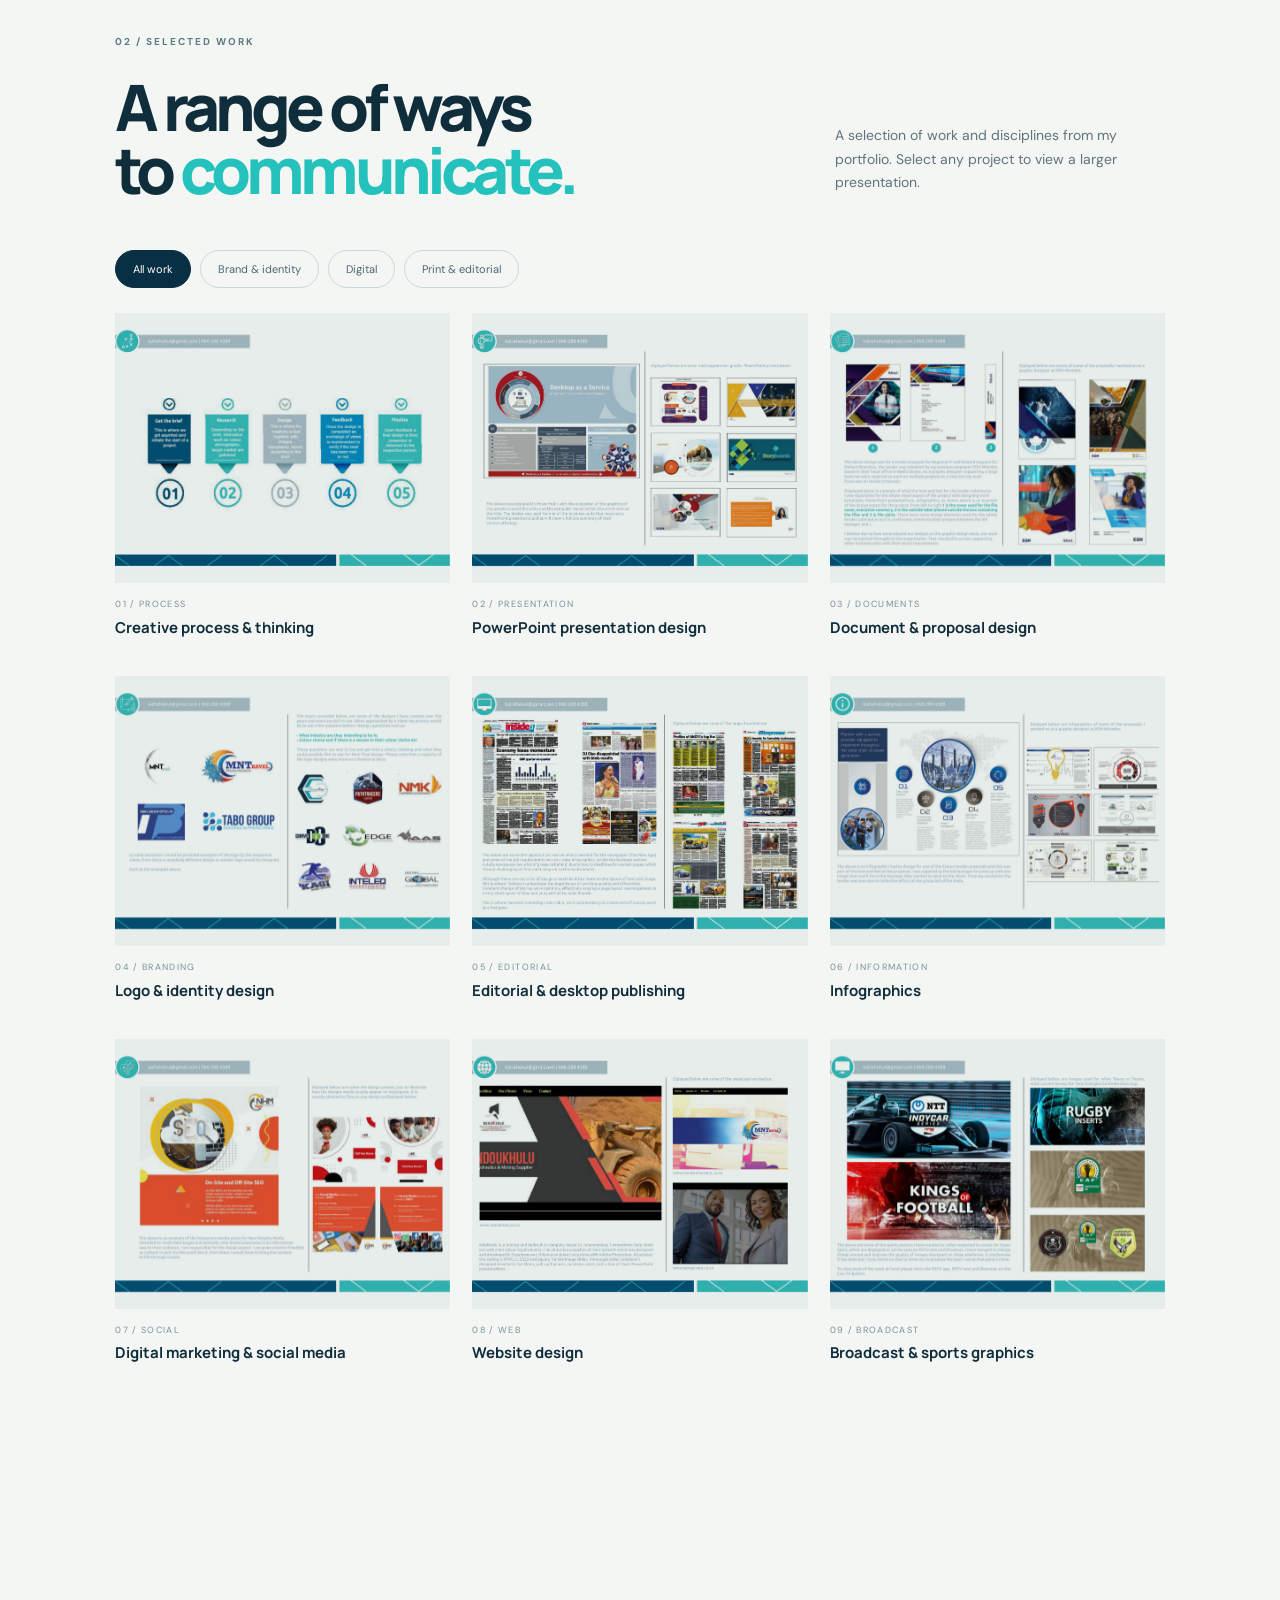
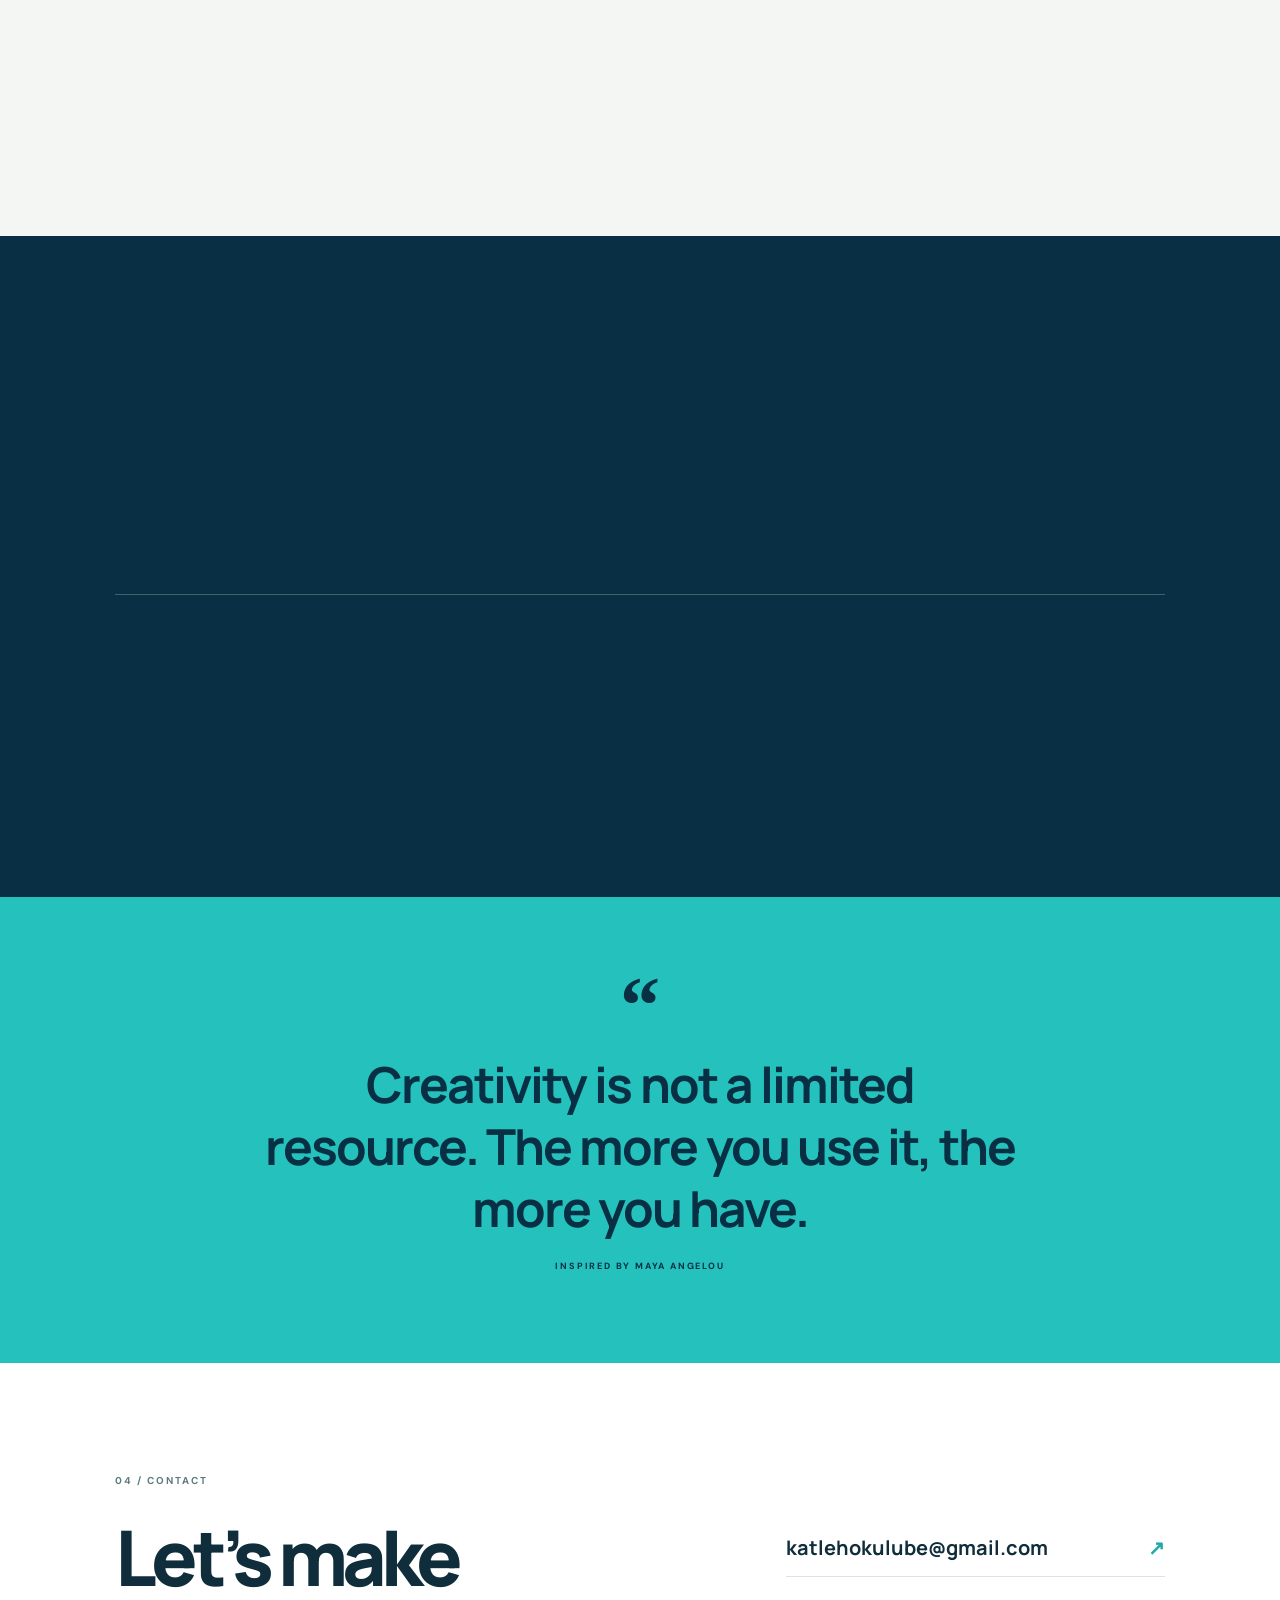
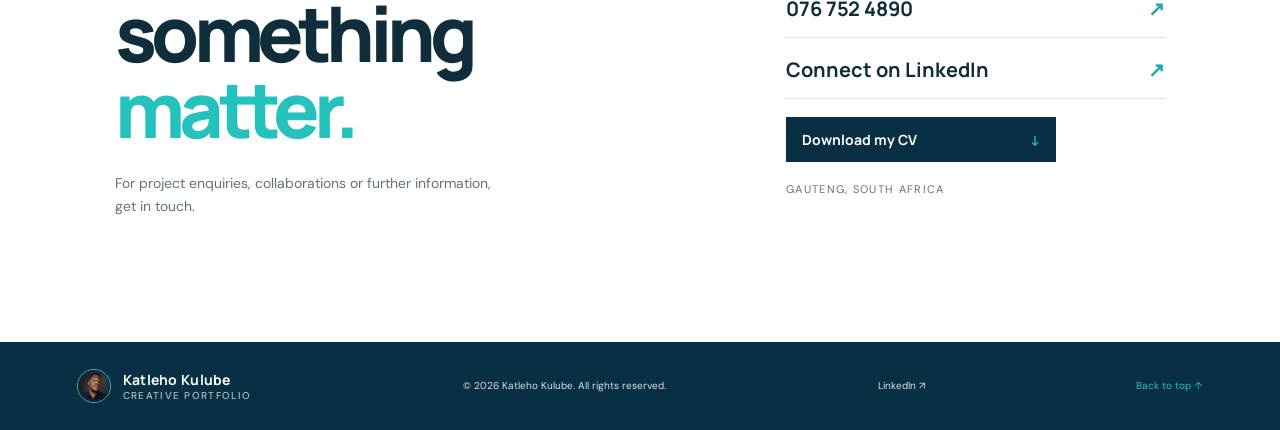
==== commit 5aac245e: "Add files via upload" ====
--- a/index.html
+++ b/index.html
@@ -128,6 +128,7 @@
         <article class="project-card reveal" data-category="digital"><button type="button" class="project-open" data-image="assets/social-media.jpg" data-title="Digital marketing and social media" data-alt="Social media post and campaign design examples"><span class="project-image"><img src="assets/social-media.jpg" alt="Social media and digital marketing designs" loading="lazy"><span class="view-label">View project ↗</span></span><span class="project-meta"><span>07 / SOCIAL</span><span>Digital marketing & social media</span></span></button></article>
         <article class="project-card reveal" data-category="digital"><button type="button" class="project-open" data-image="assets/web-design.jpg" data-title="Website design" data-alt="Website design and development portfolio examples"><span class="project-image"><img src="assets/web-design.jpg" alt="Website design portfolio examples" loading="lazy"><span class="view-label">View project ↗</span></span><span class="project-meta"><span>08 / WEB</span><span>Website design</span></span></button></article>
         <article class="project-card reveal" data-category="digital"><button type="button" class="project-open" data-image="assets/sports-broadcast.jpg" data-title="Broadcasting and television graphics" data-alt="Sports posters and television graphic design"><span class="project-image"><img src="assets/sports-broadcast.jpg" alt="Sports broadcasting and television graphic design examples" loading="lazy"><span class="view-label">View project ↗</span></span><span class="project-meta"><span>09 / BROADCAST</span><span>Broadcast & sports graphics</span></span></button></article>
+        <article class="project-card reveal" data-category="digital"><a class="project-external" href="https://katlehokulubepoe.github.io/Ubuntu/" target="_blank" rel="noopener noreferrer" aria-label="Visit the Ubuntu website project in a new tab"><span class="project-image"><img src="assets/web-design.jpg" alt="Website design preview representing the Ubuntu web project" loading="lazy"><span class="view-label">Visit live website ↗</span></span><span class="project-meta"><span>10 / WEB PROJECT</span><span>Ubuntu — Website</span></span></a></article>
       </div>
     </section>
 
--- a/styles.css
+++ b/styles.css
@@ -66,3 +66,6 @@
 html.modal-open body:after{content:"";position:fixed;inset:0;background:rgba(4,29,43,.91);z-index:1090}
 @supports (height:100dvh){.lightbox{max-height:90dvh}}
 @media(max-width:650px){.lightbox{padding:20px 14px;width:94%;max-height:88vh}.lightbox img{max-height:60vh}}
+
+/* External portfolio project link */
+.project-external{display:block;color:inherit;text-decoration:none}.project-external .project-image{height:270px}.project-external:hover img,.project-external:focus-visible img{transform:scale(1.045)}.project-external:hover .view-label,.project-external:focus-visible .view-label{opacity:1;transform:none}.project-external:focus-visible{outline:3px solid var(--teal);outline-offset:5px}
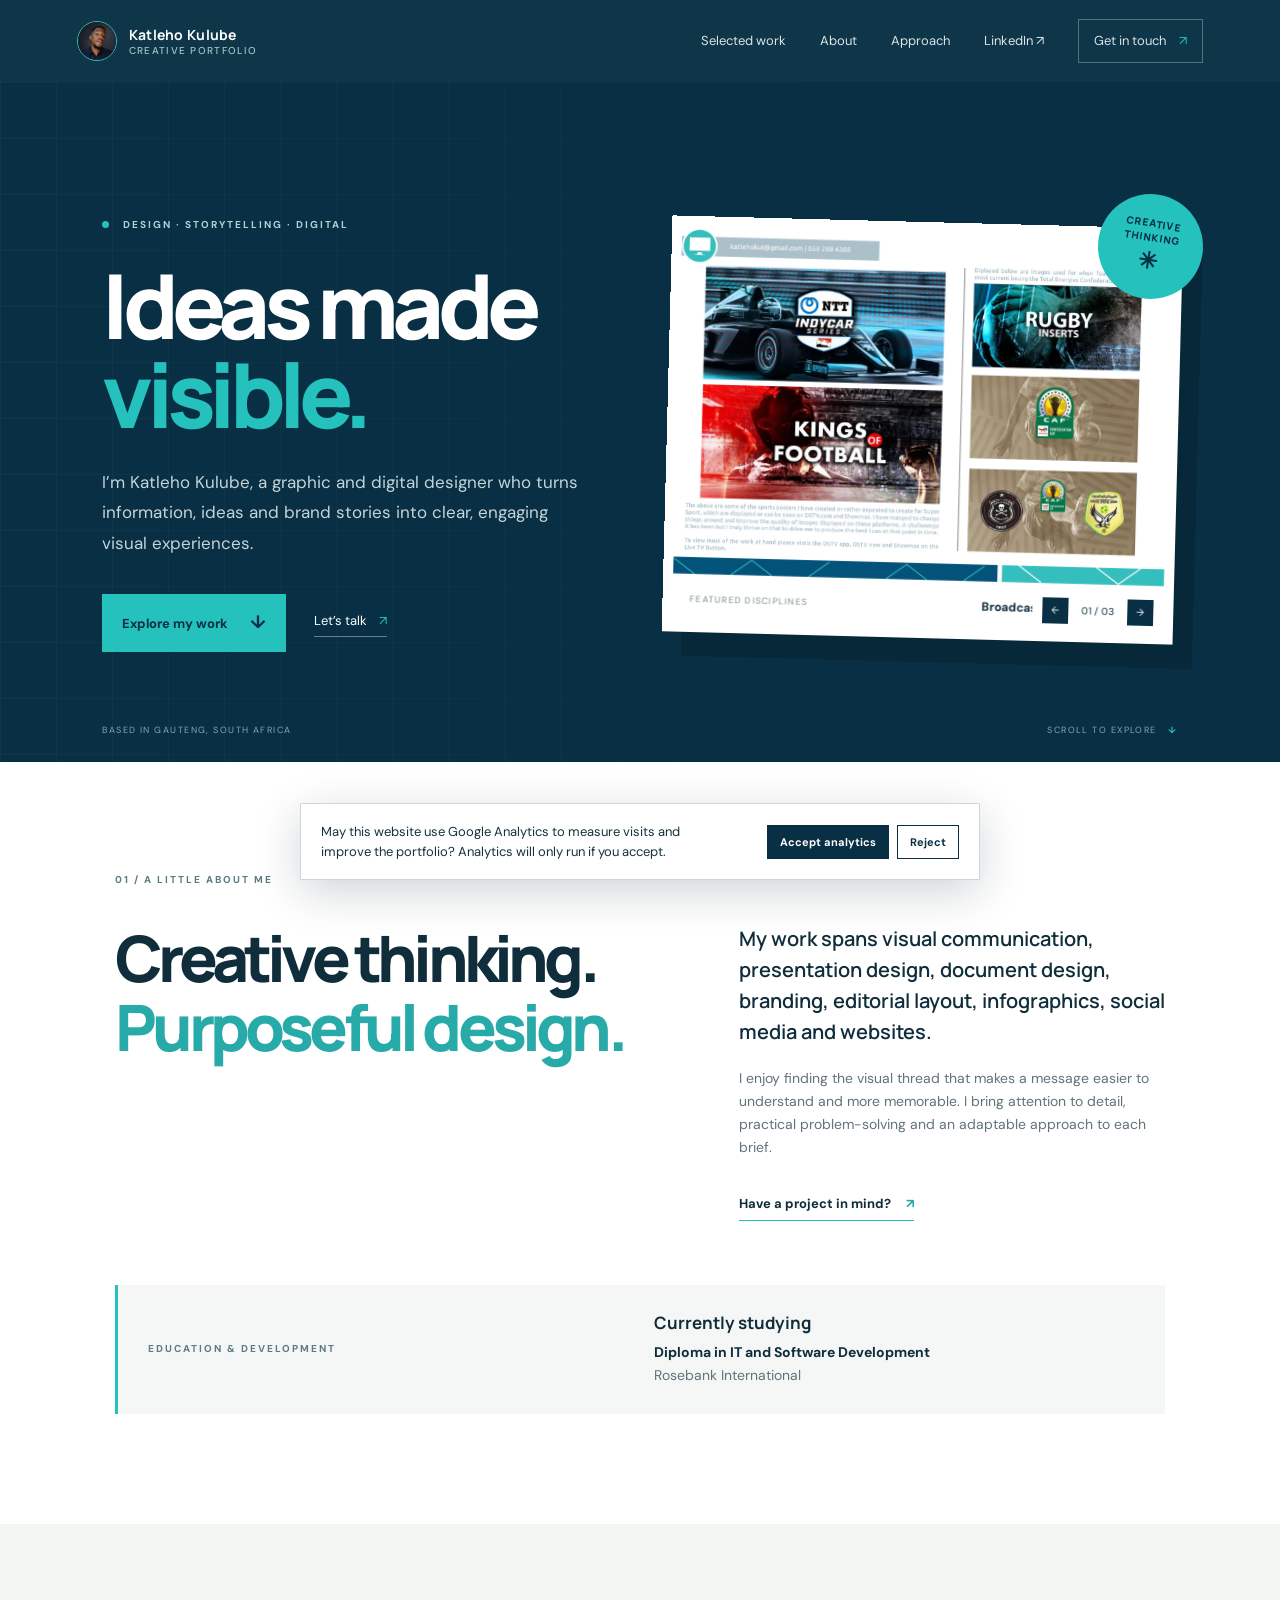
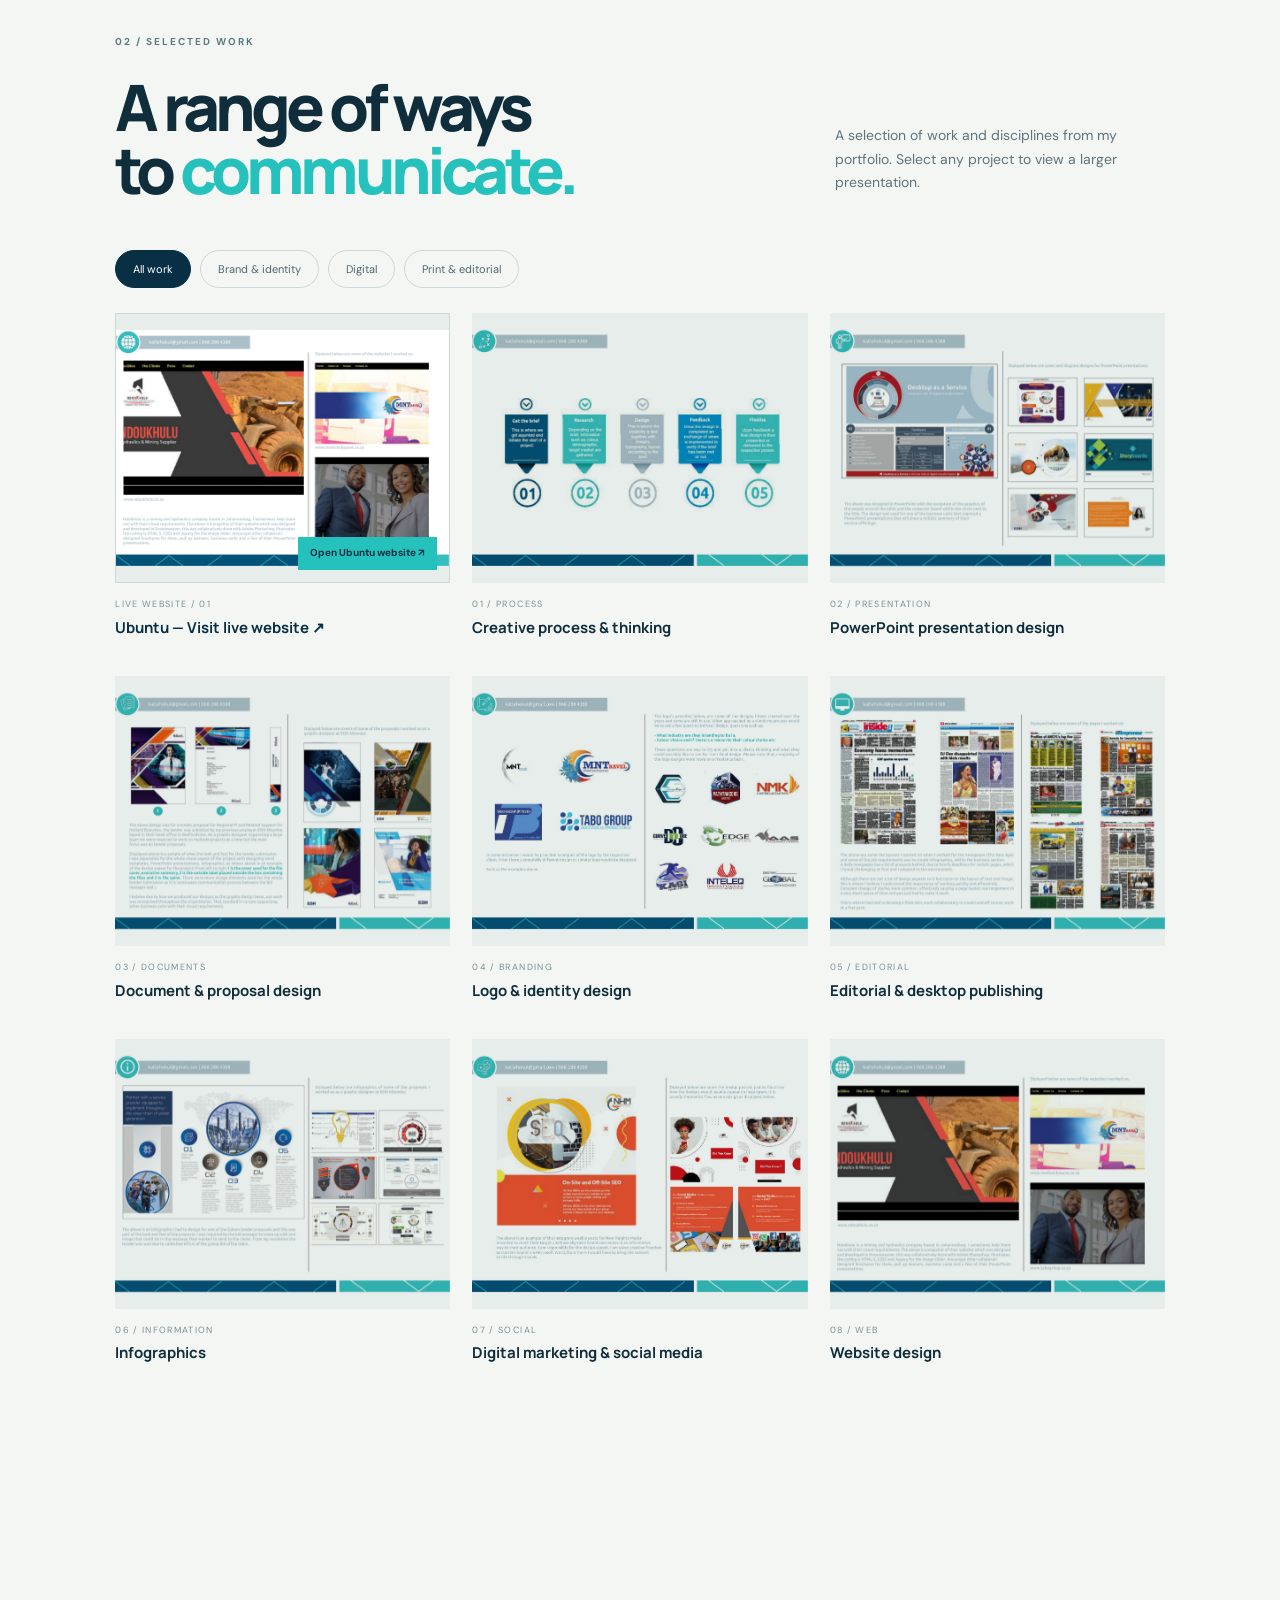
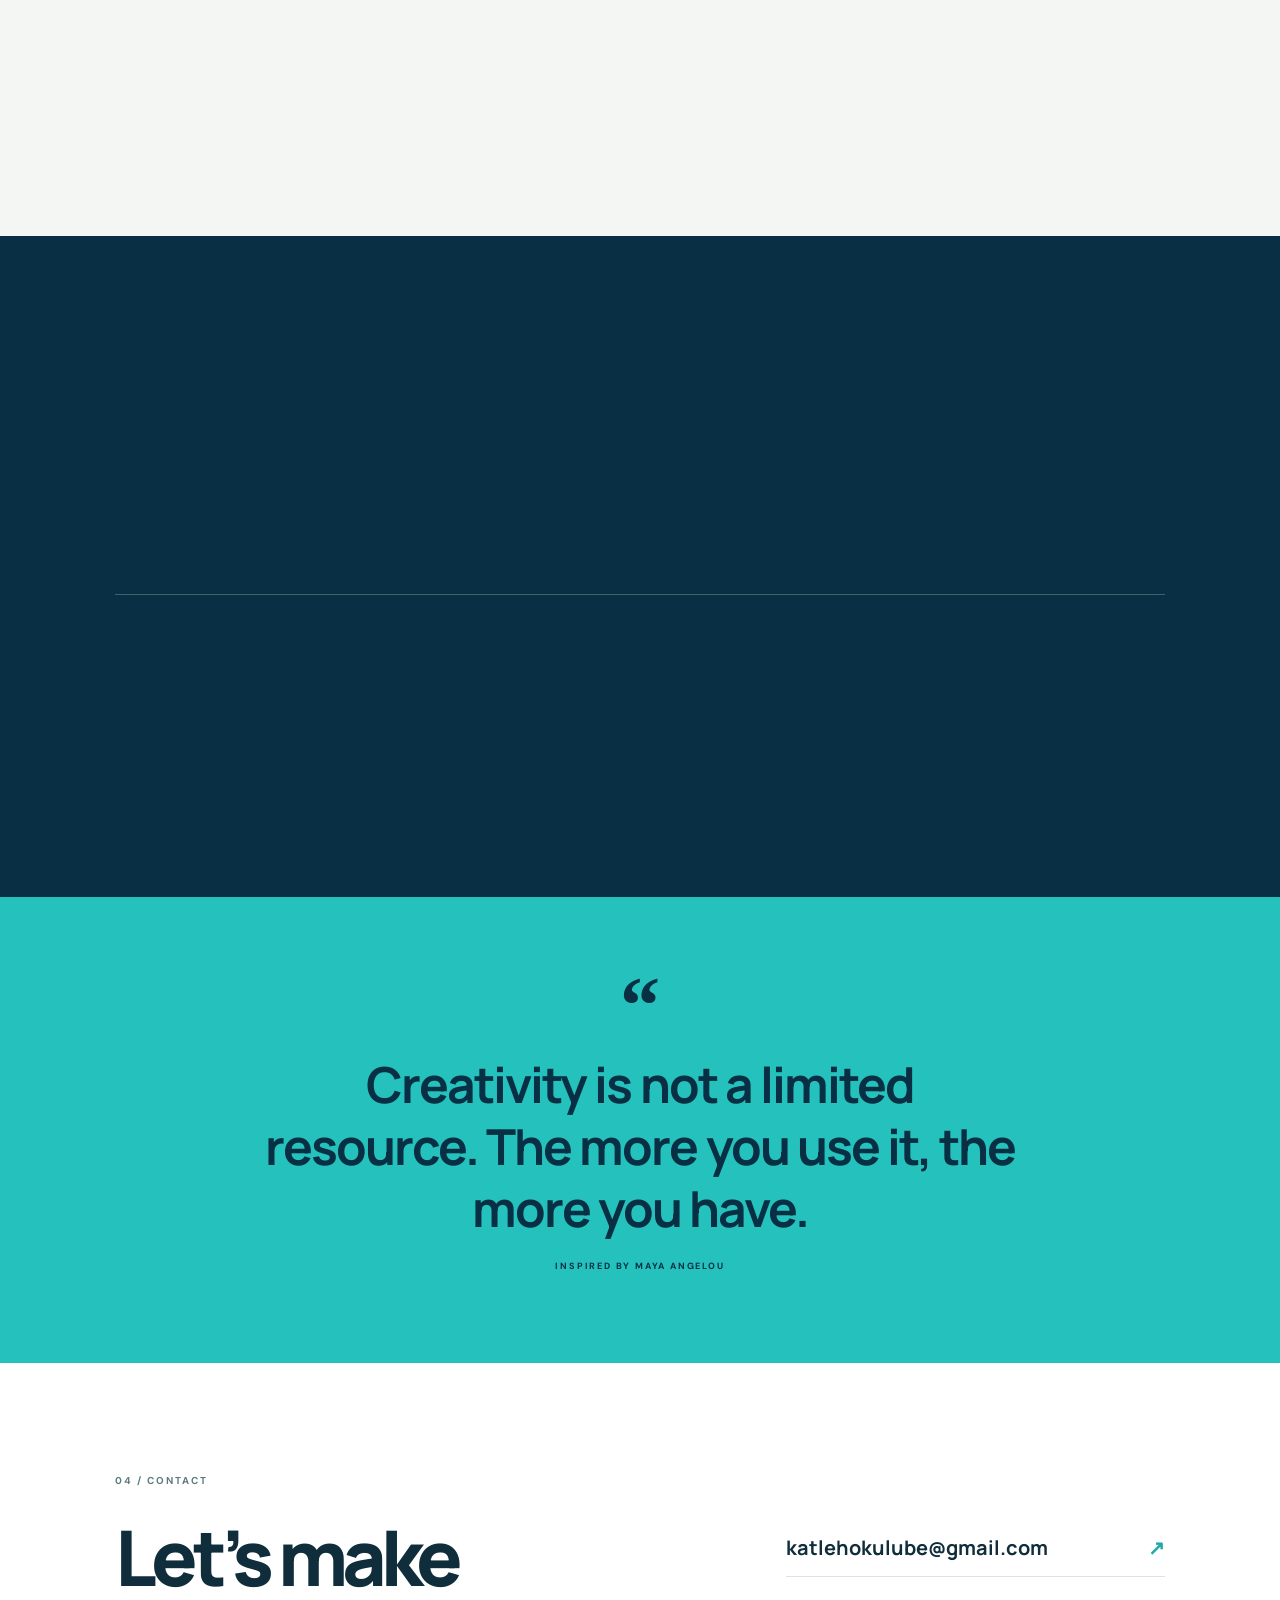
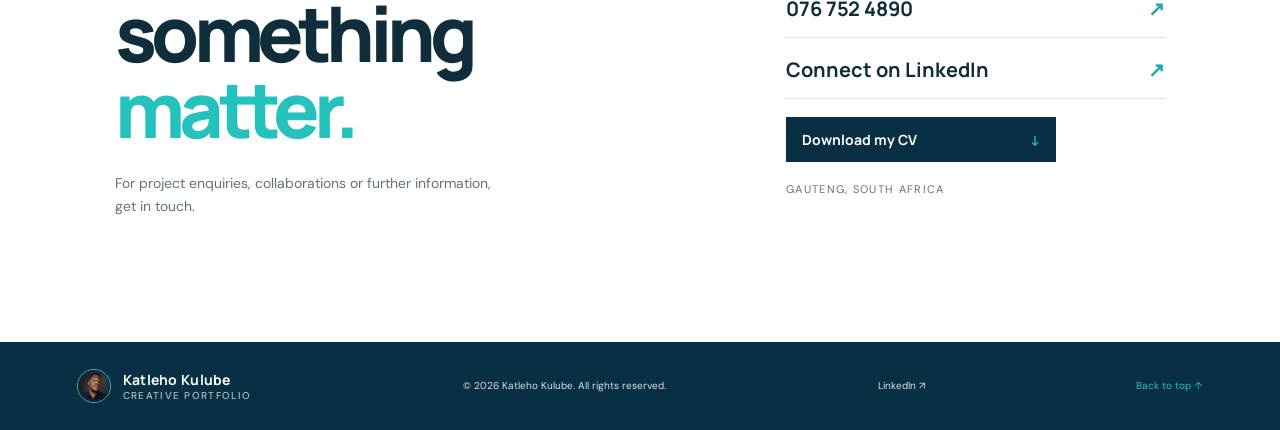
==== commit 57517e43: "Add files via upload" ====
--- a/index.html
+++ b/index.html
@@ -119,6 +119,7 @@
         <button type="button" class="filter-chip" data-filter="editorial" aria-pressed="false">Print & editorial</button>
       </div>
       <div class="project-grid">
+        <article class="project-card reveal ubuntu-project-card" data-category="digital"><a class="project-external" href="https://katlehokulubepoe.github.io/Ubuntu/" target="_blank" rel="noopener noreferrer" aria-label="Open the Ubuntu website in a new tab"><span class="project-image"><img src="assets/ubuntu-website-preview.jpg" alt="Website design portfolio image for the Ubuntu live website project" loading="lazy"><span class="view-label">Open Ubuntu website ↗</span></span><span class="project-meta"><span>LIVE WEBSITE / 01</span><span>Ubuntu — Visit live website ↗</span></span></a></article>
         <article class="project-card reveal" data-category="digital"><button type="button" class="project-open" data-image="assets/creative-process.jpg" data-title="Creative process and thinking" data-alt="Creative process diagram from portfolio"><span class="project-image"><img src="assets/creative-process.jpg" alt="Creative process diagram" loading="lazy"><span class="view-label">View project ↗</span></span><span class="project-meta"><span>01 / PROCESS</span><span>Creative process & thinking</span></span></button></article>
         <article class="project-card reveal" data-category="digital"><button type="button" class="project-open" data-image="assets/presentation-design.jpg" data-title="PowerPoint presentation design" data-alt="Presentation cover and diagram design examples"><span class="project-image"><img src="assets/presentation-design.jpg" alt="PowerPoint presentation design examples" loading="lazy"><span class="view-label">View project ↗</span></span><span class="project-meta"><span>02 / PRESENTATION</span><span>PowerPoint presentation design</span></span></button></article>
         <article class="project-card reveal" data-category="editorial"><button type="button" class="project-open" data-image="assets/document-design.jpg" data-title="Document and proposal design" data-alt="Proposal and tender document design samples"><span class="project-image"><img src="assets/document-design.jpg" alt="Document and tender proposal design samples" loading="lazy"><span class="view-label">View project ↗</span></span><span class="project-meta"><span>03 / DOCUMENTS</span><span>Document & proposal design</span></span></button></article>
@@ -128,7 +129,7 @@
         <article class="project-card reveal" data-category="digital"><button type="button" class="project-open" data-image="assets/social-media.jpg" data-title="Digital marketing and social media" data-alt="Social media post and campaign design examples"><span class="project-image"><img src="assets/social-media.jpg" alt="Social media and digital marketing designs" loading="lazy"><span class="view-label">View project ↗</span></span><span class="project-meta"><span>07 / SOCIAL</span><span>Digital marketing & social media</span></span></button></article>
         <article class="project-card reveal" data-category="digital"><button type="button" class="project-open" data-image="assets/web-design.jpg" data-title="Website design" data-alt="Website design and development portfolio examples"><span class="project-image"><img src="assets/web-design.jpg" alt="Website design portfolio examples" loading="lazy"><span class="view-label">View project ↗</span></span><span class="project-meta"><span>08 / WEB</span><span>Website design</span></span></button></article>
         <article class="project-card reveal" data-category="digital"><button type="button" class="project-open" data-image="assets/sports-broadcast.jpg" data-title="Broadcasting and television graphics" data-alt="Sports posters and television graphic design"><span class="project-image"><img src="assets/sports-broadcast.jpg" alt="Sports broadcasting and television graphic design examples" loading="lazy"><span class="view-label">View project ↗</span></span><span class="project-meta"><span>09 / BROADCAST</span><span>Broadcast & sports graphics</span></span></button></article>
-        <article class="project-card reveal" data-category="digital"><a class="project-external" href="https://katlehokulubepoe.github.io/Ubuntu/" target="_blank" rel="noopener noreferrer" aria-label="Visit the Ubuntu website project in a new tab"><span class="project-image"><img src="assets/web-design.jpg" alt="Website design preview representing the Ubuntu web project" loading="lazy"><span class="view-label">Visit live website ↗</span></span><span class="project-meta"><span>10 / WEB PROJECT</span><span>Ubuntu — Website</span></span></a></article>
+
       </div>
     </section>
 
--- a/styles.css
+++ b/styles.css
@@ -69,3 +69,6 @@
 
 /* External portfolio project link */
 .project-external{display:block;color:inherit;text-decoration:none}.project-external .project-image{height:270px}.project-external:hover img,.project-external:focus-visible img{transform:scale(1.045)}.project-external:hover .view-label,.project-external:focus-visible .view-label{opacity:1;transform:none}.project-external:focus-visible{outline:3px solid var(--teal);outline-offset:5px}
+
+/* Ubuntu live website project: prominent, always-visible external link */
+.ubuntu-project-card .project-image{background:#e7edeb;border:1px solid #cbd8d7}.ubuntu-project-card .project-image img{object-fit:contain;mix-blend-mode:normal}.ubuntu-project-card .view-label{opacity:1;transform:none}.ubuntu-project-card .project-meta span:last-child{color:var(--navy)}.ubuntu-project-card .project-external:focus-visible{outline:3px solid var(--teal);outline-offset:5px}
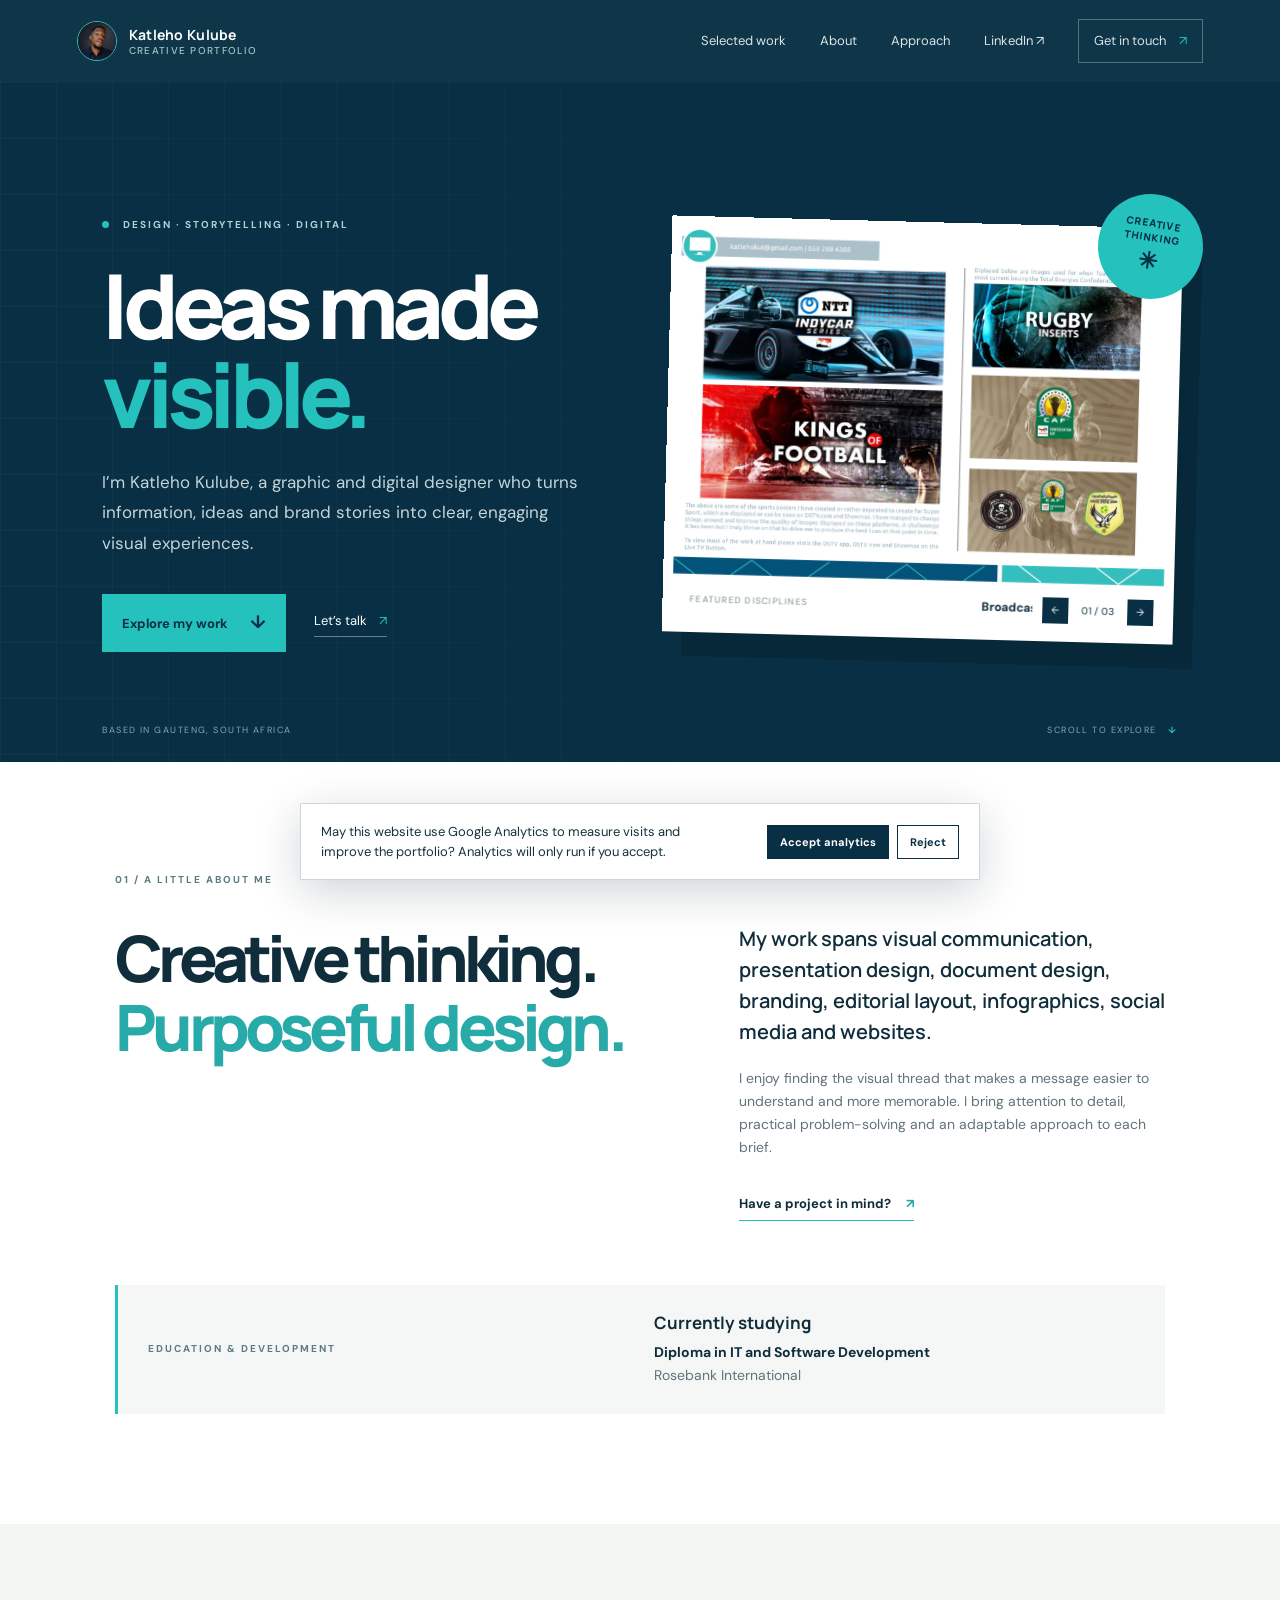
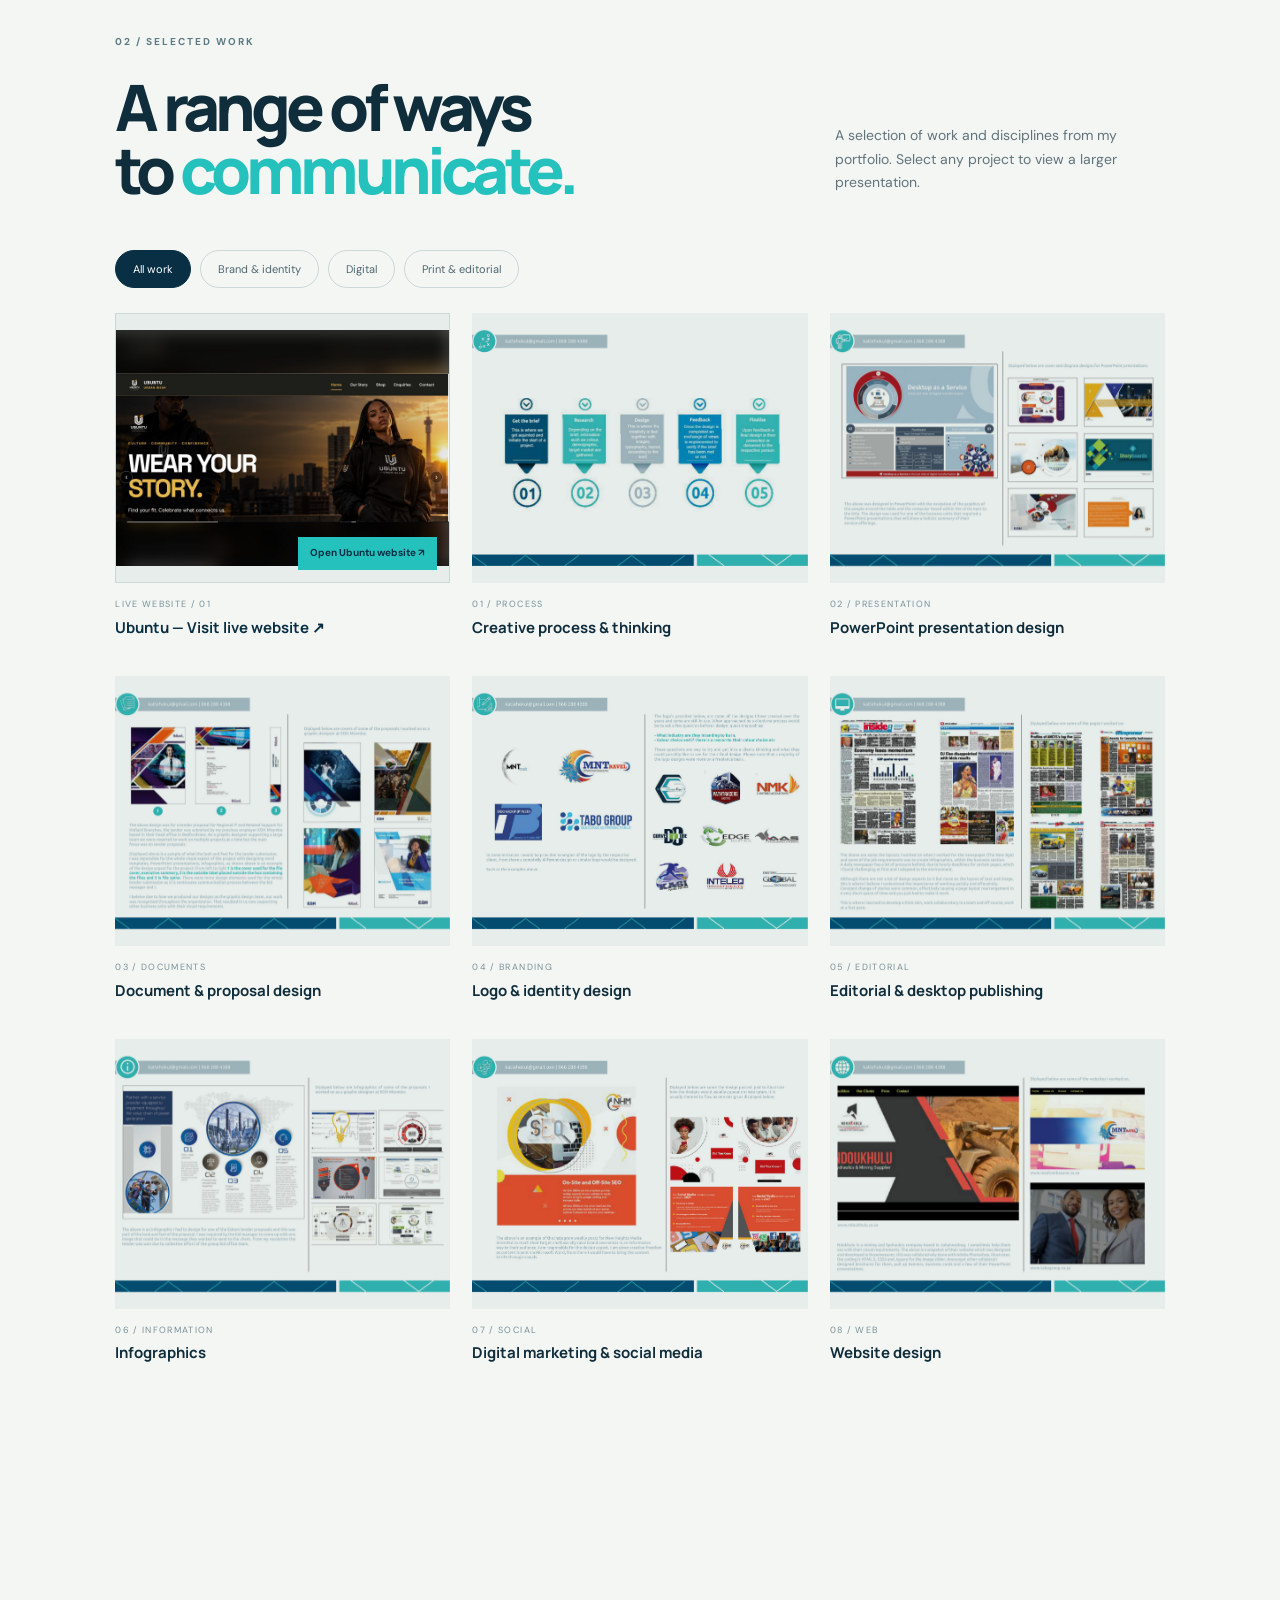
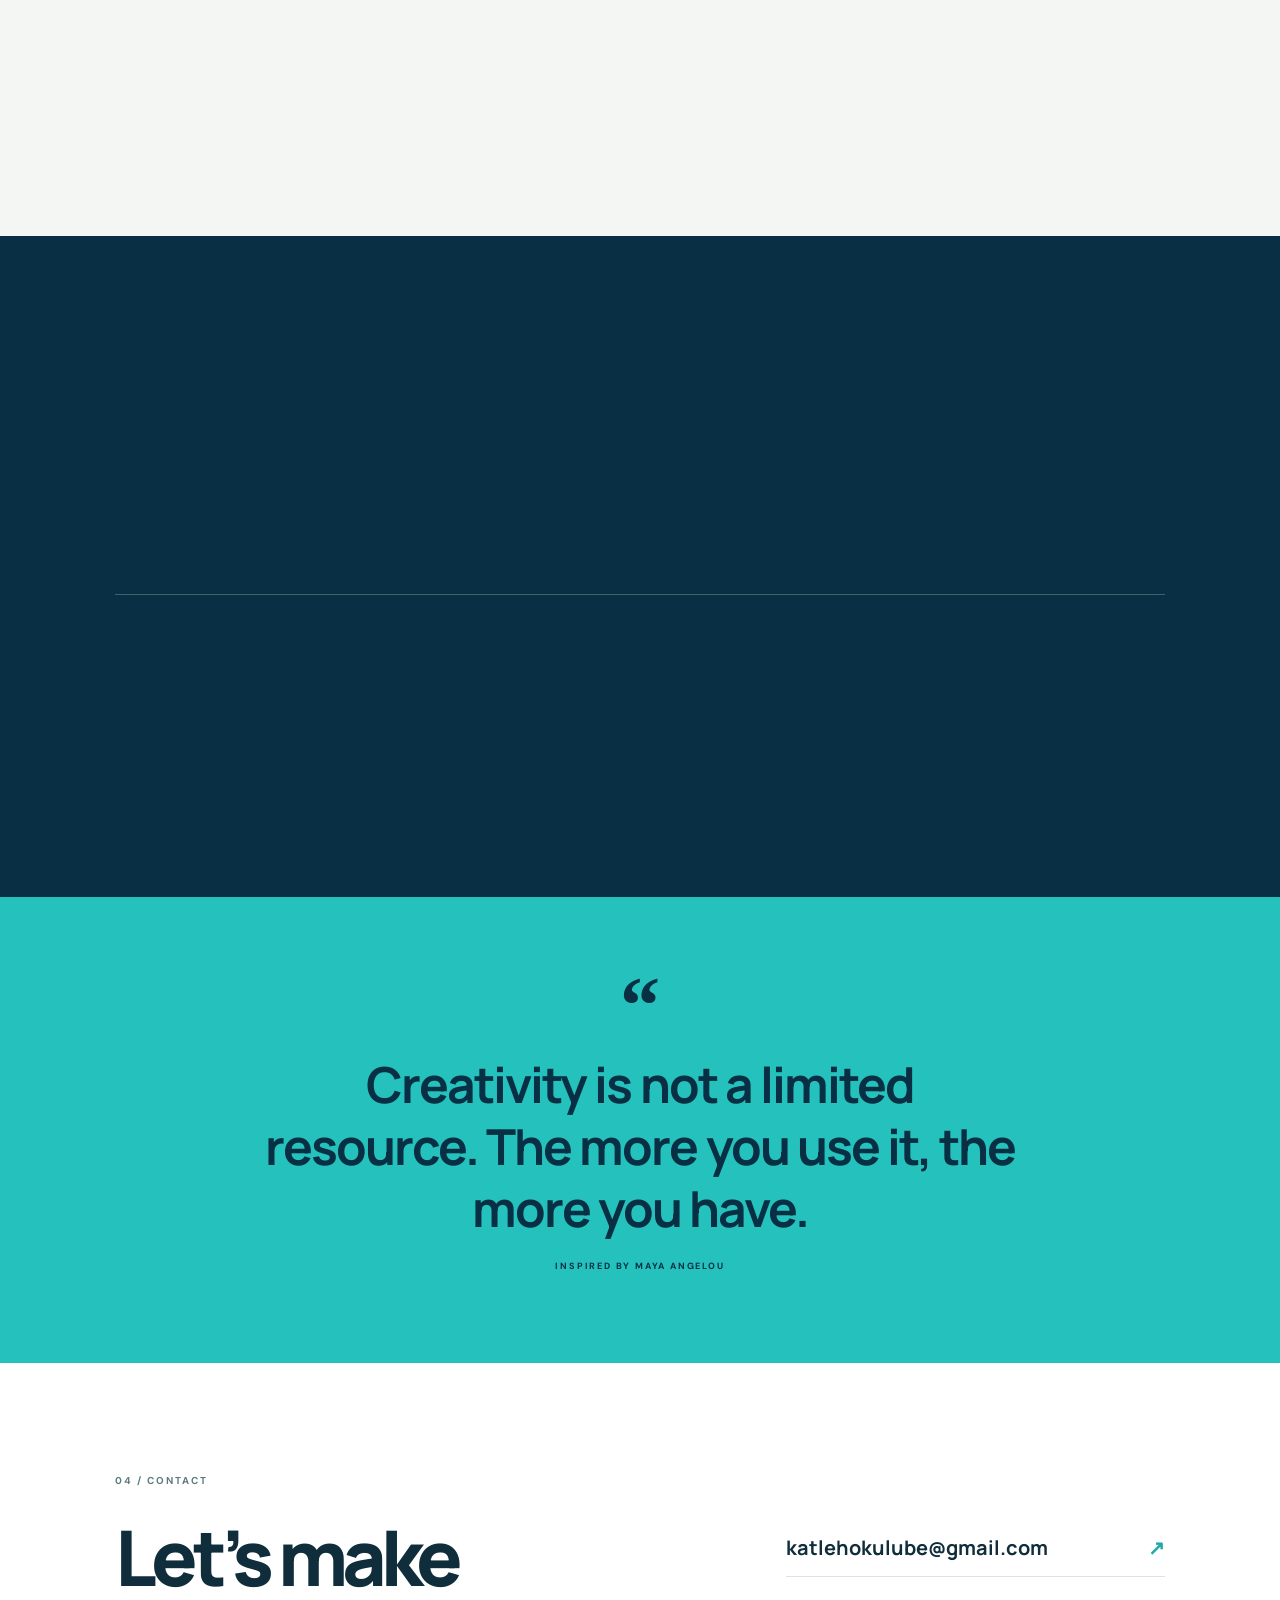
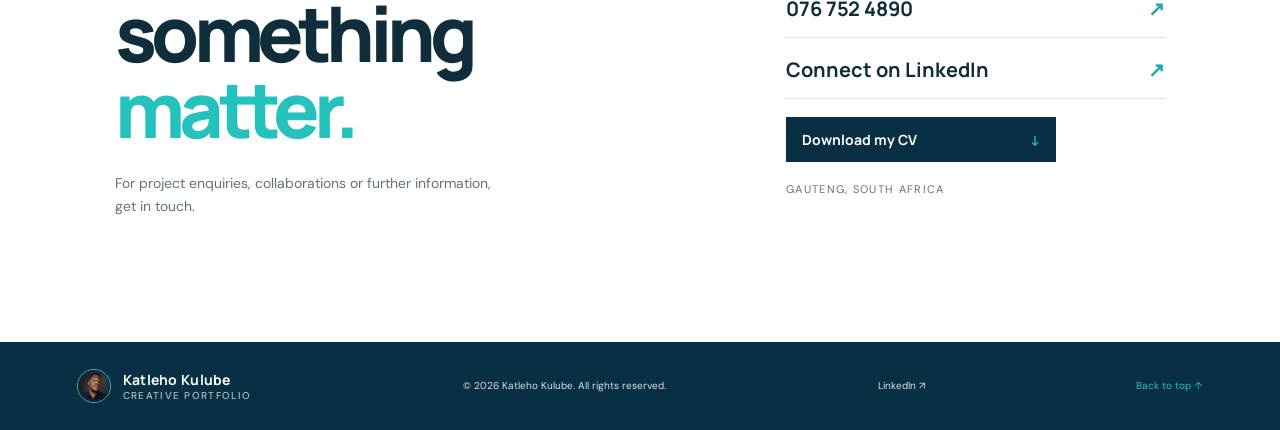
==== commit 8f3f4890: "Add files via upload" ====
--- a/index.html
+++ b/index.html
@@ -119,7 +119,7 @@
         <button type="button" class="filter-chip" data-filter="editorial" aria-pressed="false">Print & editorial</button>
       </div>
       <div class="project-grid">
-        <article class="project-card reveal ubuntu-project-card" data-category="digital"><a class="project-external" href="https://katlehokulubepoe.github.io/Ubuntu/" target="_blank" rel="noopener noreferrer" aria-label="Open the Ubuntu website in a new tab"><span class="project-image"><img src="assets/ubuntu-website-preview.jpg" alt="Website design portfolio image for the Ubuntu live website project" loading="lazy"><span class="view-label">Open Ubuntu website ↗</span></span><span class="project-meta"><span>LIVE WEBSITE / 01</span><span>Ubuntu — Visit live website ↗</span></span></a></article>
+        <article class="project-card reveal ubuntu-project-card" data-category="digital"><a class="project-external" href="https://katlehokulubepoe.github.io/Ubuntu/" target="_blank" rel="noopener noreferrer" aria-label="Open the Ubuntu website in a new tab"><span class="project-image"><img src="assets/ubuntu-website-preview.jpg" alt="Screenshot of the Ubuntu Urban Wear live website homepage" loading="lazy"><span class="view-label">Open Ubuntu website ↗</span></span><span class="project-meta"><span>LIVE WEBSITE / 01</span><span>Ubuntu — Visit live website ↗</span></span></a></article>
         <article class="project-card reveal" data-category="digital"><button type="button" class="project-open" data-image="assets/creative-process.jpg" data-title="Creative process and thinking" data-alt="Creative process diagram from portfolio"><span class="project-image"><img src="assets/creative-process.jpg" alt="Creative process diagram" loading="lazy"><span class="view-label">View project ↗</span></span><span class="project-meta"><span>01 / PROCESS</span><span>Creative process & thinking</span></span></button></article>
         <article class="project-card reveal" data-category="digital"><button type="button" class="project-open" data-image="assets/presentation-design.jpg" data-title="PowerPoint presentation design" data-alt="Presentation cover and diagram design examples"><span class="project-image"><img src="assets/presentation-design.jpg" alt="PowerPoint presentation design examples" loading="lazy"><span class="view-label">View project ↗</span></span><span class="project-meta"><span>02 / PRESENTATION</span><span>PowerPoint presentation design</span></span></button></article>
         <article class="project-card reveal" data-category="editorial"><button type="button" class="project-open" data-image="assets/document-design.jpg" data-title="Document and proposal design" data-alt="Proposal and tender document design samples"><span class="project-image"><img src="assets/document-design.jpg" alt="Document and tender proposal design samples" loading="lazy"><span class="view-label">View project ↗</span></span><span class="project-meta"><span>03 / DOCUMENTS</span><span>Document & proposal design</span></span></button></article>
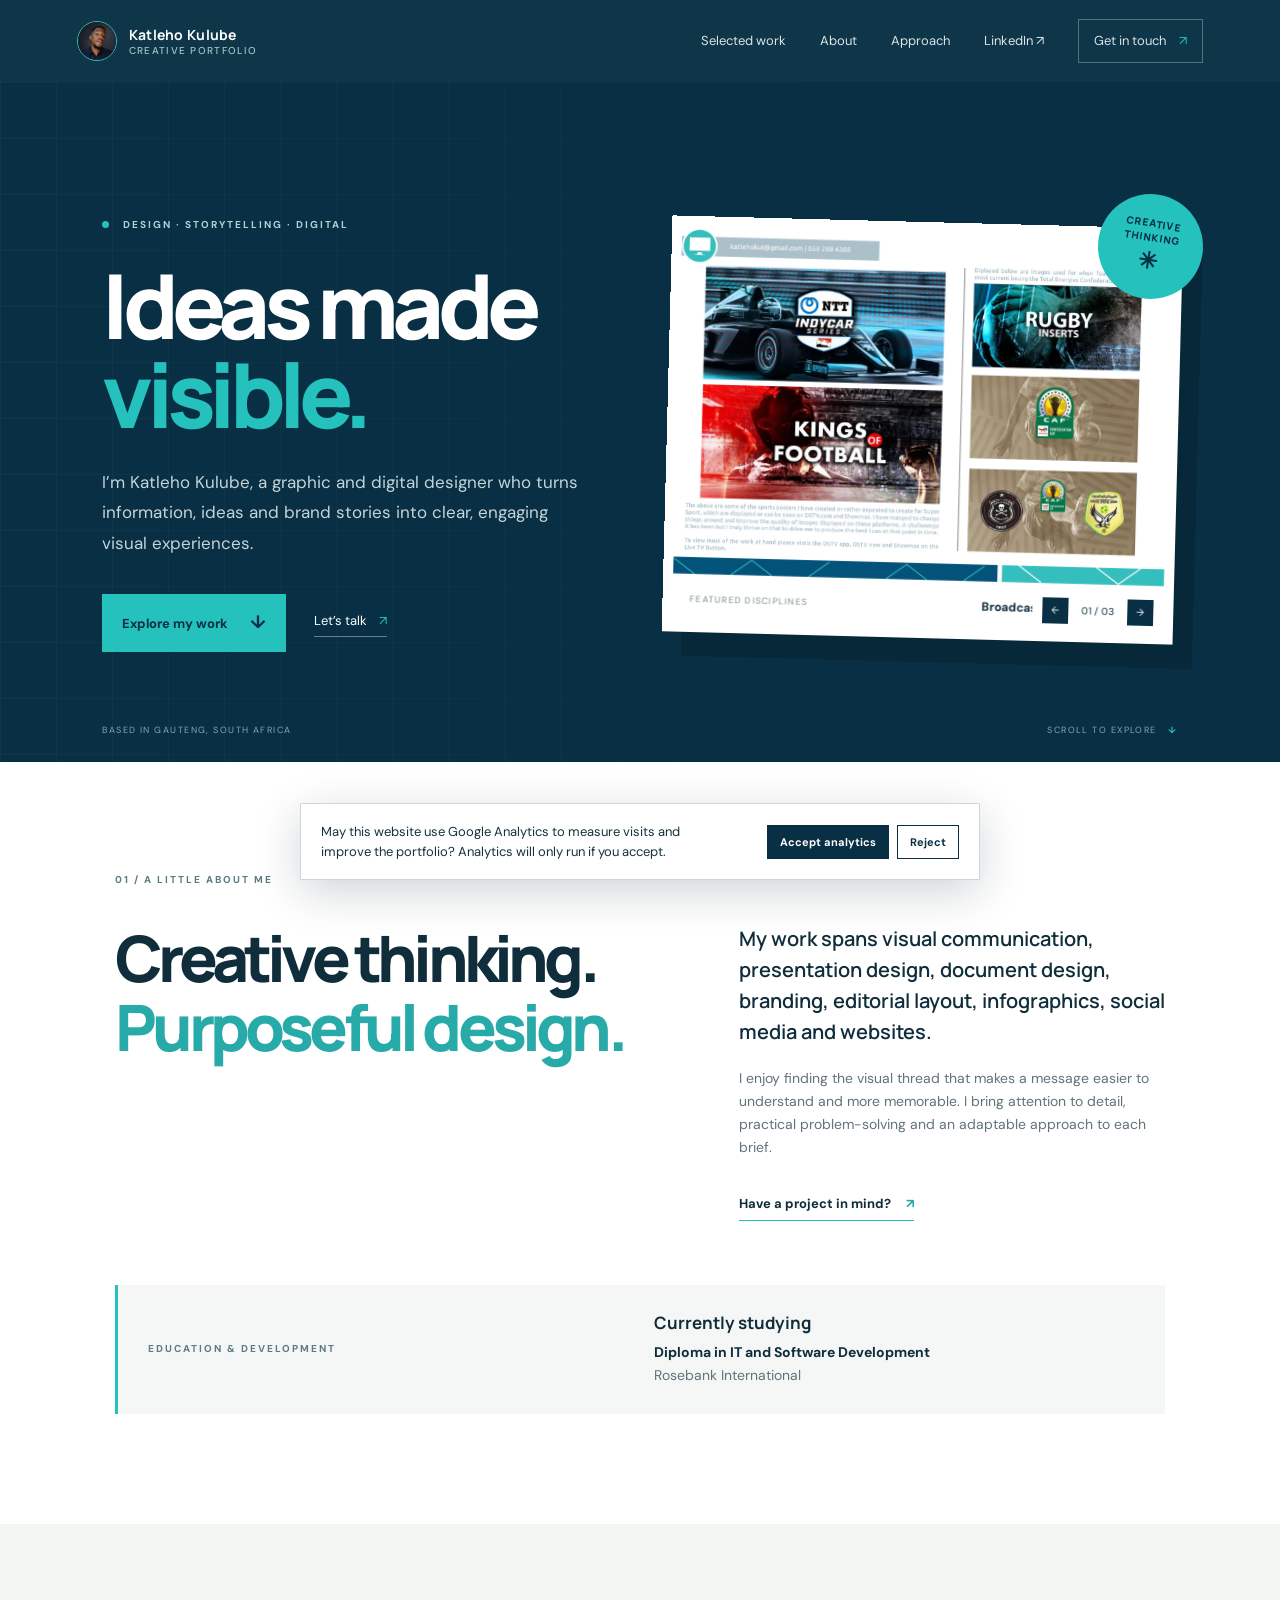
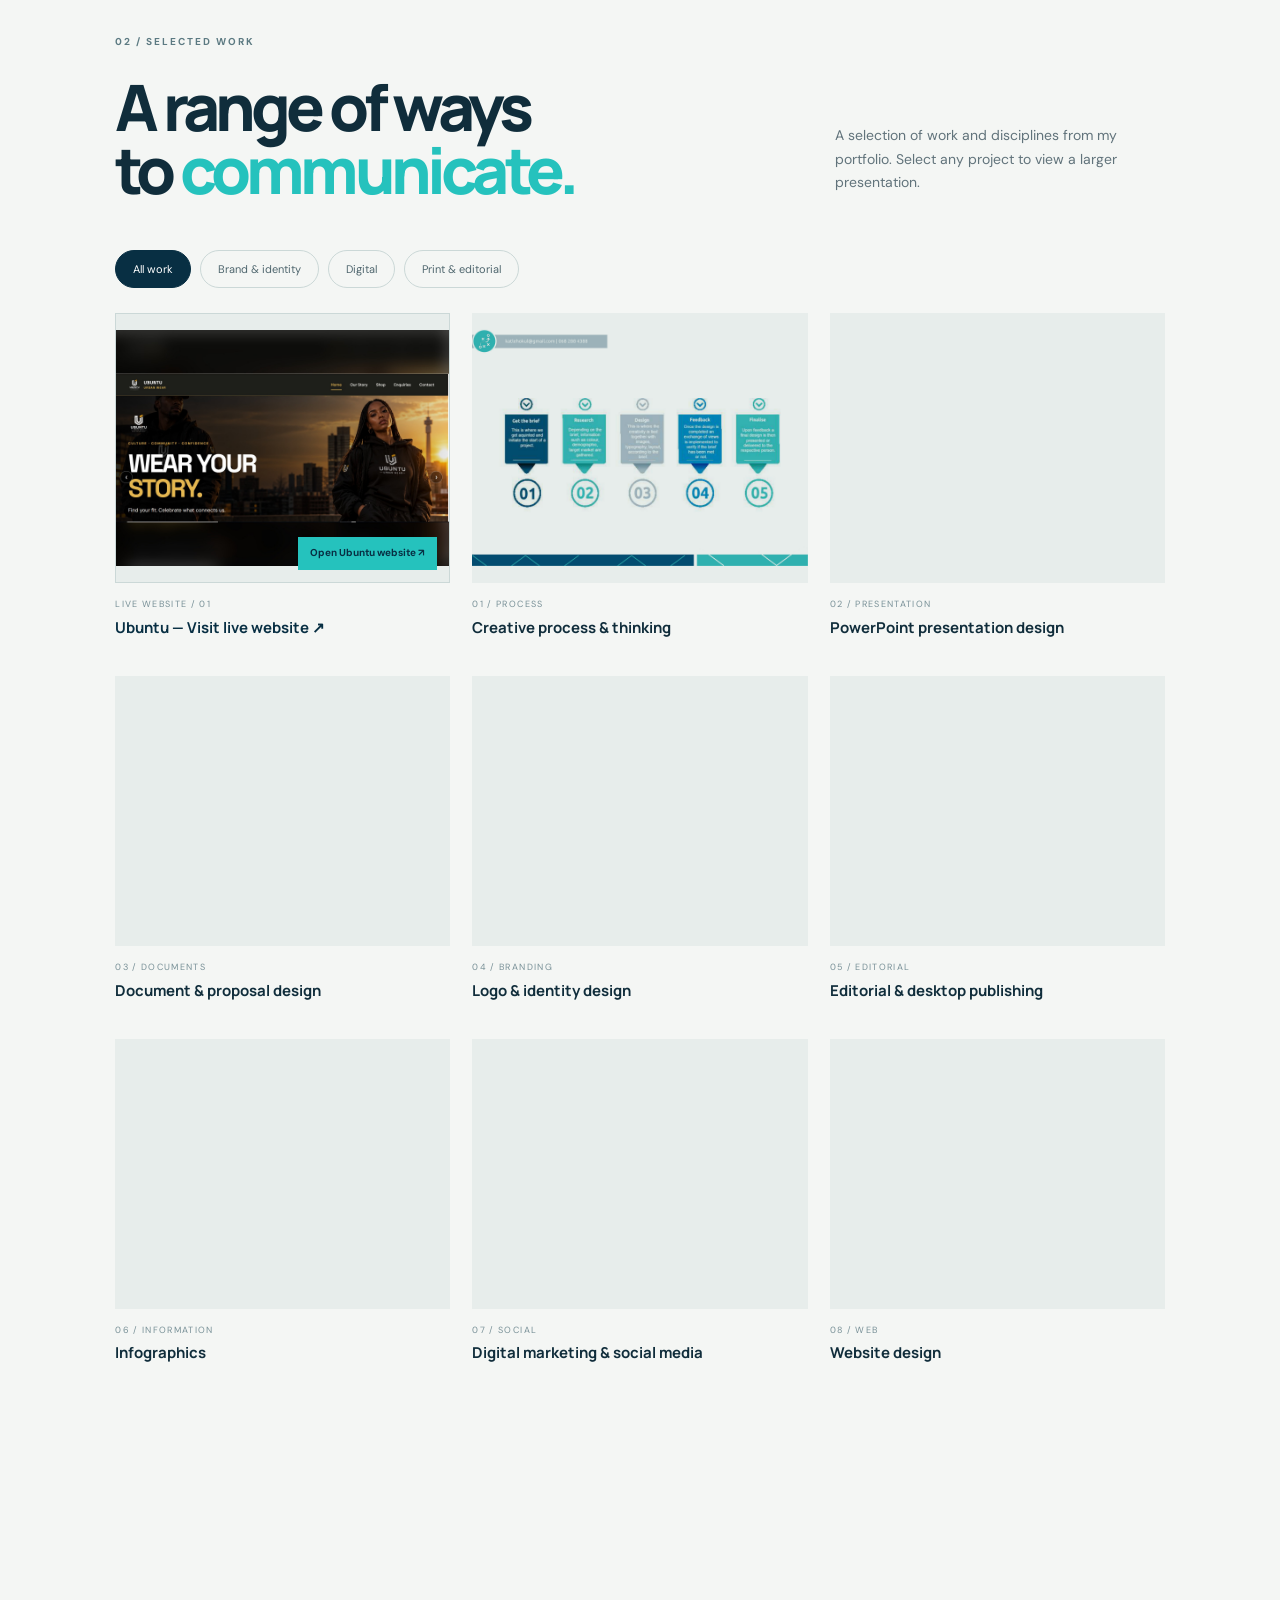
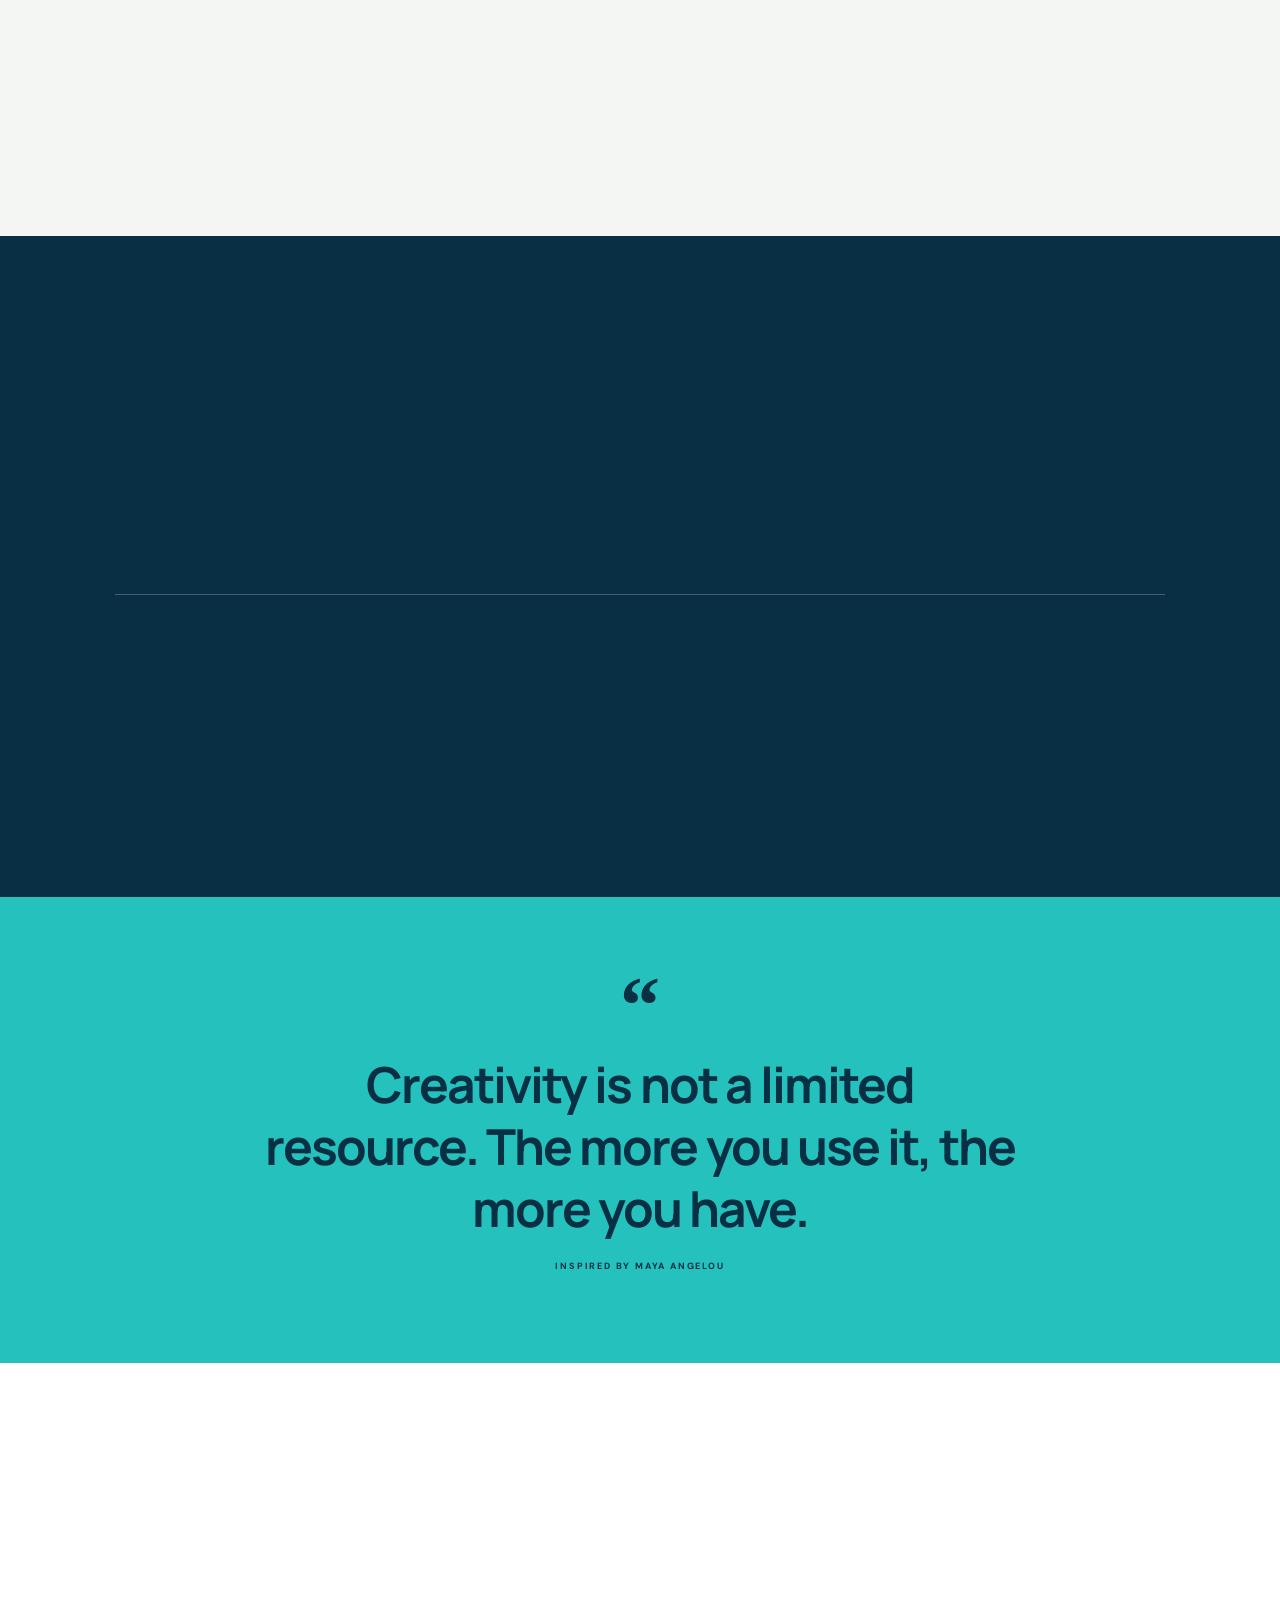
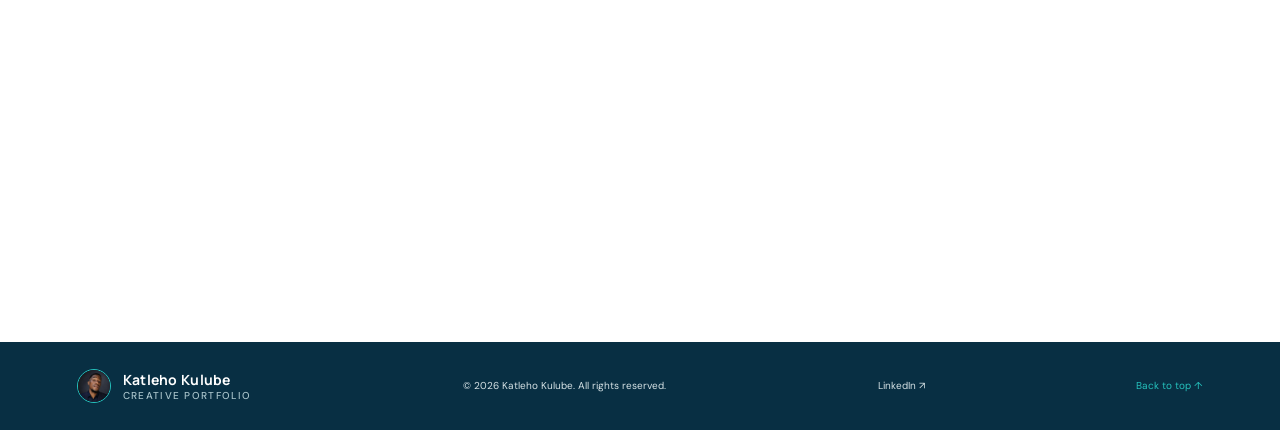
==== commit 8e30356e: "Add files via upload" ====
--- a/index.html
+++ b/index.html
@@ -120,7 +120,7 @@
       </div>
       <div class="project-grid">
         <article class="project-card reveal ubuntu-project-card" data-category="digital"><a class="project-external" href="https://katlehokulubepoe.github.io/Ubuntu/" target="_blank" rel="noopener noreferrer" aria-label="Open the Ubuntu website in a new tab"><span class="project-image"><img src="assets/ubuntu-website-preview.jpg" alt="Screenshot of the Ubuntu Urban Wear live website homepage" loading="lazy"><span class="view-label">Open Ubuntu website ↗</span></span><span class="project-meta"><span>LIVE WEBSITE / 01</span><span>Ubuntu — Visit live website ↗</span></span></a></article>
-        <article class="project-card reveal" data-category="digital"><button type="button" class="project-open" data-image="assets/creative-process.jpg" data-title="Creative process and thinking" data-alt="Creative process diagram from portfolio"><span class="project-image"><img src="assets/creative-process.jpg" alt="Creative process diagram" loading="lazy"><span class="view-label">View project ↗</span></span><span class="project-meta"><span>01 / PROCESS</span><span>Creative process & thinking</span></span></button></article>
+        <article class="project-card reveal" data-category="digital"><button type="button" class="project-open" data-image="assets/creative-process.jpg" data-process="true" data-title="Creative process and thinking" data-alt="Creative process diagram from portfolio"><span class="project-image"><img src="assets/creative-process.jpg" alt="Creative process diagram" loading="lazy"><span class="view-label">View project ↗</span></span><span class="project-meta"><span>01 / PROCESS</span><span>Creative process & thinking</span></span></button></article>
         <article class="project-card reveal" data-category="digital"><button type="button" class="project-open" data-image="assets/presentation-design.jpg" data-title="PowerPoint presentation design" data-alt="Presentation cover and diagram design examples"><span class="project-image"><img src="assets/presentation-design.jpg" alt="PowerPoint presentation design examples" loading="lazy"><span class="view-label">View project ↗</span></span><span class="project-meta"><span>02 / PRESENTATION</span><span>PowerPoint presentation design</span></span></button></article>
         <article class="project-card reveal" data-category="editorial"><button type="button" class="project-open" data-image="assets/document-design.jpg" data-title="Document and proposal design" data-alt="Proposal and tender document design samples"><span class="project-image"><img src="assets/document-design.jpg" alt="Document and tender proposal design samples" loading="lazy"><span class="view-label">View project ↗</span></span><span class="project-meta"><span>03 / DOCUMENTS</span><span>Document & proposal design</span></span></button></article>
         <article class="project-card reveal" data-category="brand"><button type="button" class="project-open" data-image="assets/logo-design.jpg" data-title="Logo and brand identity design" data-alt="Selection of logo and identity designs"><span class="project-image"><img src="assets/logo-design.jpg" alt="Logo and brand identity design examples" loading="lazy"><span class="view-label">View project ↗</span></span><span class="project-meta"><span>04 / BRANDING</span><span>Logo & identity design</span></span></button></article>
@@ -159,7 +159,24 @@
 
   <footer><a class="brand footer-brand" href="#top"><img class="brand-portrait" src="assets/katleho-kulube-portrait.webp" alt="Portrait of Katleho Kulube"><span>Katleho Kulube<small>Creative Portfolio</small></span></a><span>© <span id="year"></span> Katleho Kulube. All rights reserved.</span><a href="https://www.linkedin.com/in/katleho-kulube-b4024b200/" target="_blank" rel="noopener noreferrer">LinkedIn ↗</a><a href="#top" class="back-top">Back to top ↑</a></footer>
 
-  <dialog class="lightbox" id="lightbox" aria-label="Project preview"><button type="button" class="lightbox-close" aria-label="Close project preview">×</button><h2 id="lightbox-title"></h2><img id="lightbox-image" src="" alt=""><p>Project preview from the portfolio document.</p></dialog>
+  <dialog class="lightbox" id="lightbox" aria-label="Project preview">
+    <button type="button" class="lightbox-close" aria-label="Close project preview">×</button>
+    <h2 id="lightbox-title"></h2>
+    <img id="lightbox-image" src="" alt="">
+    <section class="process-viewer" id="process-viewer" hidden aria-label="Interactive creative process">
+      <p class="process-intro">A good creative project moves through five connected stages. Select any stage to explore it, or let the sequence play from beginning to end.</p>
+      <div class="process-track" id="process-track">
+        <button class="process-node" type="button" data-step="0" aria-pressed="false"><span class="process-node-num">01</span><span class="process-node-title">Get the brief</span><span class="process-node-copy">Understand the goal, audience and starting point.</span></button>
+        <button class="process-node" type="button" data-step="1" aria-pressed="false"><span class="process-node-num">02</span><span class="process-node-title">Research</span><span class="process-node-copy">Gather insight, references, colour and market context.</span></button>
+        <button class="process-node" type="button" data-step="2" aria-pressed="false"><span class="process-node-num">03</span><span class="process-node-title">Design</span><span class="process-node-copy">Turn the insight into purposeful visual ideas.</span></button>
+        <button class="process-node" type="button" data-step="3" aria-pressed="false"><span class="process-node-num">04</span><span class="process-node-title">Feedback</span><span class="process-node-copy">Review, share perspectives and refine the work.</span></button>
+        <button class="process-node" type="button" data-step="4" aria-pressed="false"><span class="process-node-num">05</span><span class="process-node-title">Finalise</span><span class="process-node-copy">Polish, prepare and deliver the finished project.</span></button>
+      </div>
+      <div class="process-detail" id="process-detail" aria-live="polite"><span class="process-detail-label">STAGE 01</span><h3>Get the brief</h3><p>Start by listening carefully. Define the problem, clarify the objectives and agree what success should look like before creative work begins.</p></div>
+      <div class="process-actions"><span id="process-status">Stage 1 of 5</span><button type="button" id="process-replay">↻ Replay process</button></div>
+    </section>
+    <p class="lightbox-caption" id="lightbox-caption">Project preview from the portfolio document.</p>
+  </dialog>
   <script src="script.js"></script>
   <script src="analytics.js" defer></script>
   <aside class="analytics-consent" id="analytics-consent" aria-label="Analytics preferences" hidden>
--- a/styles.css
+++ b/styles.css
@@ -72,3 +72,28 @@
 
 /* Ubuntu live website project: prominent, always-visible external link */
 .ubuntu-project-card .project-image{background:#e7edeb;border:1px solid #cbd8d7}.ubuntu-project-card .project-image img{object-fit:contain;mix-blend-mode:normal}.ubuntu-project-card .view-label{opacity:1;transform:none}.ubuntu-project-card .project-meta span:last-child{color:var(--navy)}.ubuntu-project-card .project-external:focus-visible{outline:3px solid var(--teal);outline-offset:5px}
+
+/* Interactive creative-process infographic */
+.process-viewer{padding:4px 0 0}
+.process-viewer[hidden],.lightbox img[hidden],.lightbox-caption[hidden]{display:none}
+.process-intro{max-width:680px;margin:0 auto 25px;text-align:center;color:#60747b;font-size:13px}
+.process-track{position:relative;display:grid;grid-template-columns:repeat(5,minmax(0,1fr));gap:12px;padding:18px 0 8px}
+.process-track:before{content:"";position:absolute;left:8%;right:8%;top:40px;height:2px;background:#d5e2e1}
+.process-node{position:relative;z-index:1;display:flex;flex-direction:column;align-items:center;text-align:center;gap:9px;border:0;background:transparent;padding:0 5px 12px;color:var(--ink);cursor:pointer;min-width:0}
+.process-node-num{width:48px;height:48px;border:2px solid #a9bdc2;border-radius:50%;display:grid;place-items:center;background:#f5f7f5;color:#779099;font:800 15px var(--display);transition:all .35s}
+.process-node-title{font:800 12px var(--display);color:#58727b}
+.process-node-copy{font-size:10px;line-height:1.45;color:#788b90;max-width:145px}
+.process-node.is-current .process-node-num{background:var(--teal);border-color:var(--teal);color:var(--navy);transform:scale(1.13);box-shadow:0 0 0 7px #25c2bd22}
+.process-node.is-current .process-node-title{color:#078f8d}
+.process-node.is-complete .process-node-num{background:var(--navy);border-color:var(--navy);color:#fff}
+.process-node:focus-visible{outline:2px solid var(--teal);outline-offset:5px}
+.process-detail{margin:18px auto 0;max-width:720px;min-height:145px;padding:22px 25px;background:#edf4f2;border-left:4px solid var(--teal);animation:processReveal .45s ease both}
+.process-detail-label{font-size:9px;letter-spacing:.18em;font-weight:800;color:#159b98}
+.process-detail h3{font:800 23px var(--display);margin:5px 0 7px;color:var(--navy)}
+.process-detail p{font-size:13px;line-height:1.65;color:#536a72;margin:0}
+.process-actions{display:flex;align-items:center;justify-content:space-between;gap:15px;max-width:720px;margin:15px auto 0;color:#71858b;font-size:10px}
+.process-actions button{border:0;background:var(--navy);color:#fff;padding:10px 14px;font-size:11px;font-weight:700;cursor:pointer}
+.process-actions button:hover{background:#14536a}
+@keyframes processReveal{from{opacity:.35;transform:translateY(8px)}to{opacity:1;transform:none}}
+@media(max-width:650px){.process-track{grid-template-columns:1fr;gap:5px;padding:5px 0}.process-track:before{left:23px;right:auto;top:20px;bottom:20px;width:2px;height:auto}.process-node{display:grid;grid-template-columns:46px 1fr;grid-template-rows:auto auto;column-gap:13px;text-align:left;align-items:center;padding:5px 0}.process-node-num{grid-row:1 / 3;width:42px;height:42px}.process-node-title{align-self:end}.process-node-copy{max-width:none;align-self:start}.process-detail{padding:18px;min-height:0}.process-actions{align-items:flex-start}}
+@media(prefers-reduced-motion:reduce){.process-detail{animation:none}.process-node-num{transition:none}}
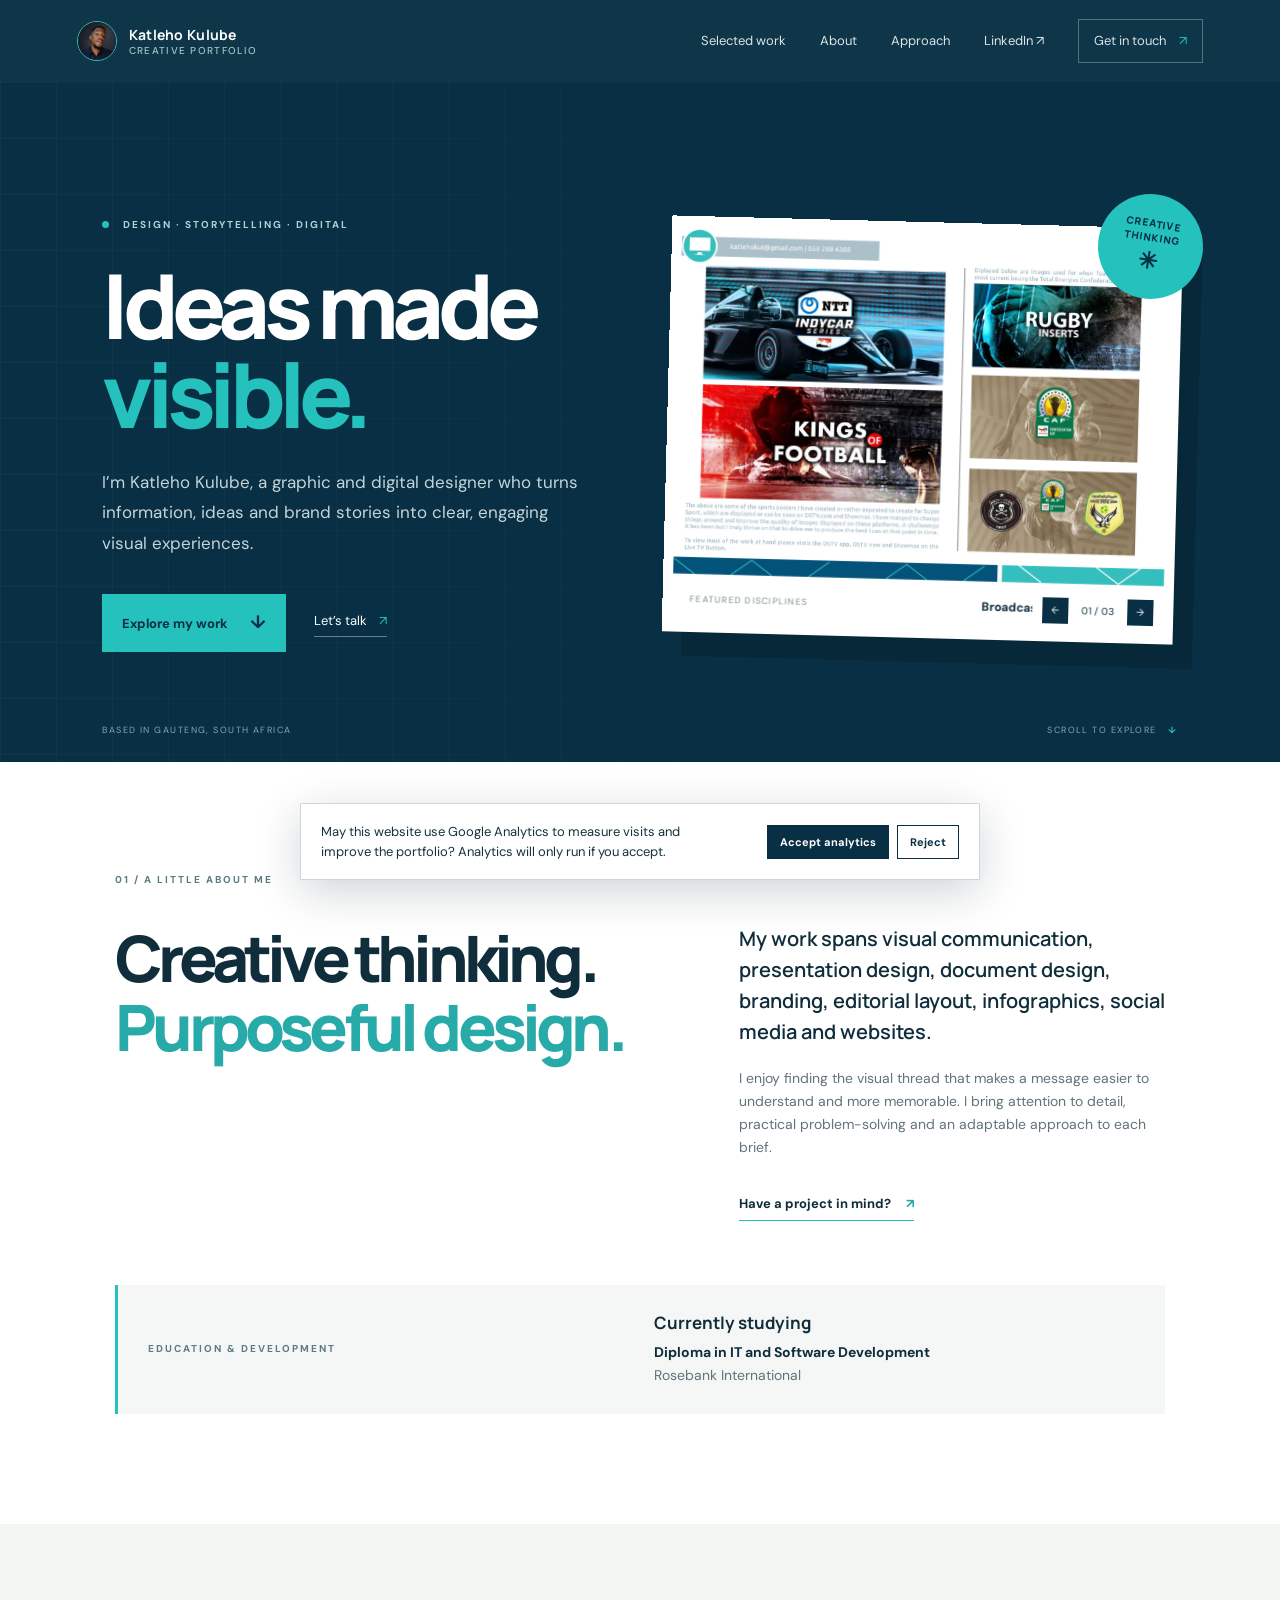
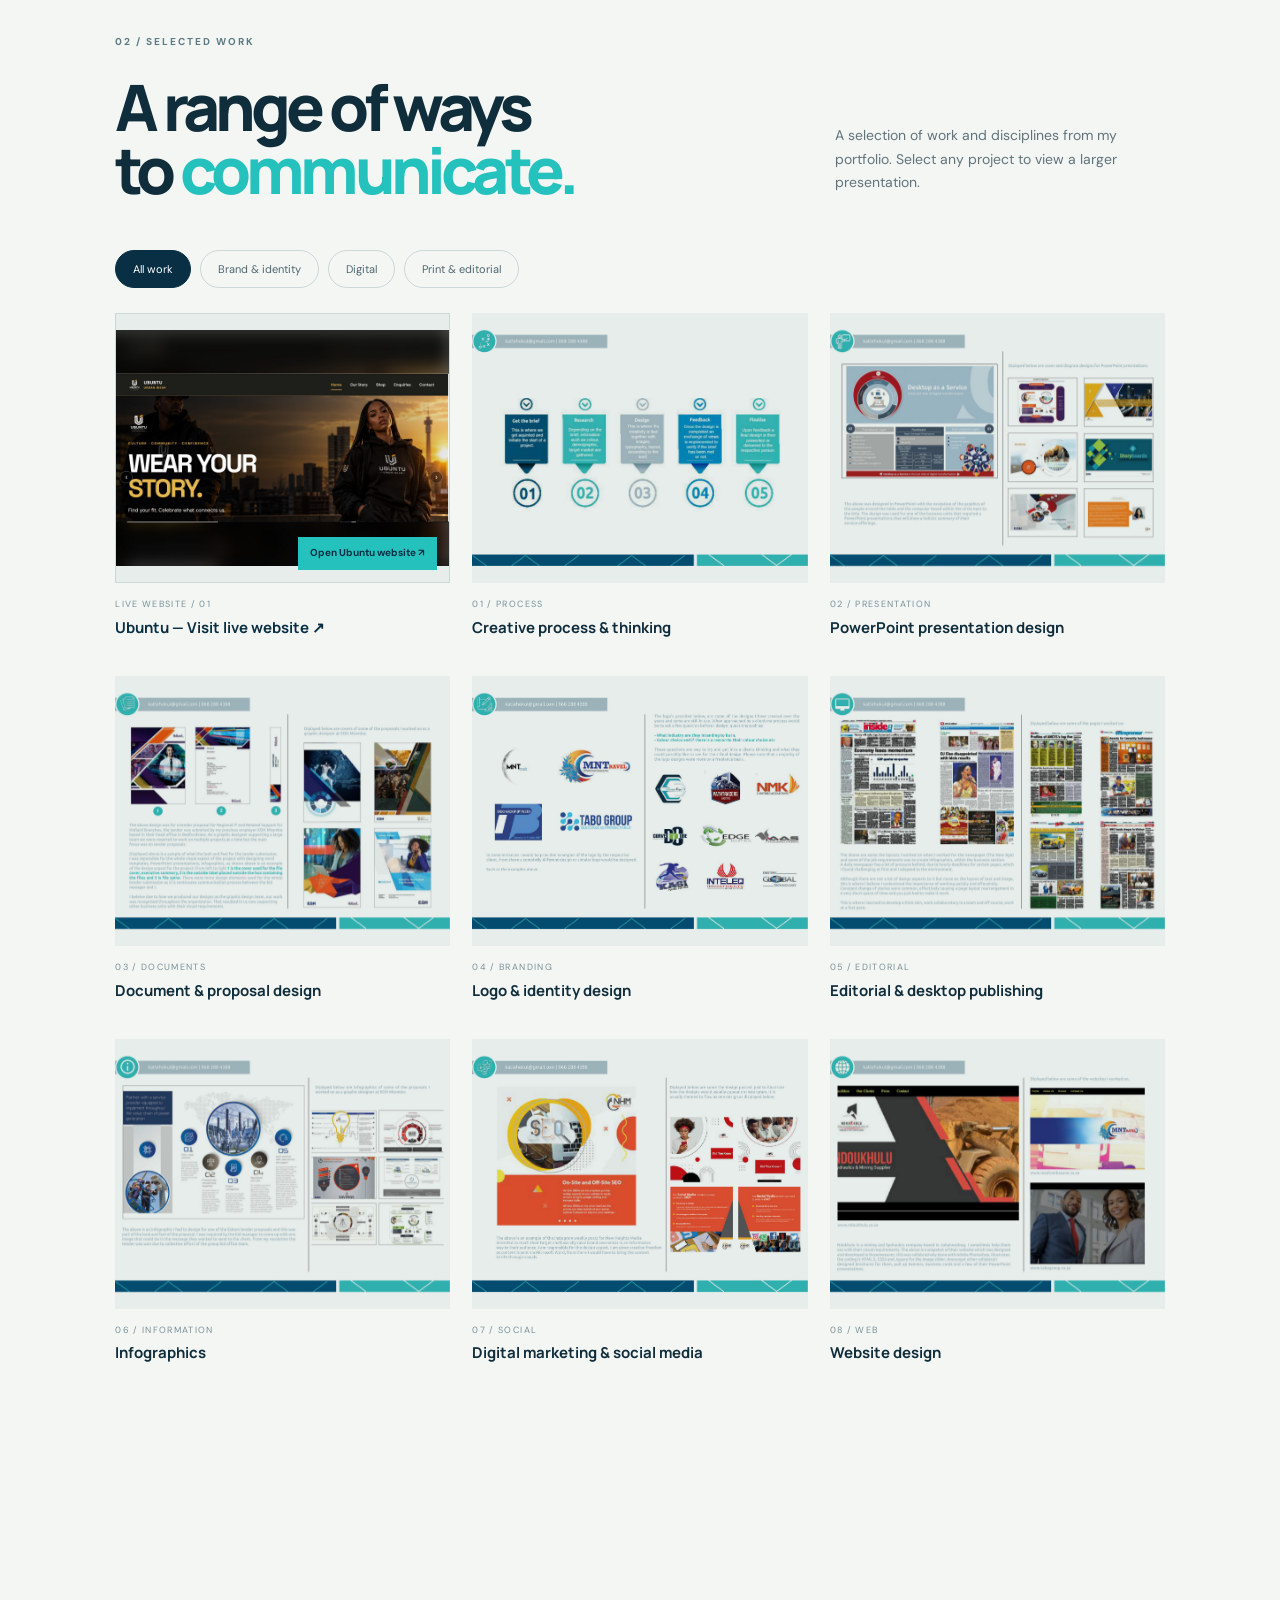
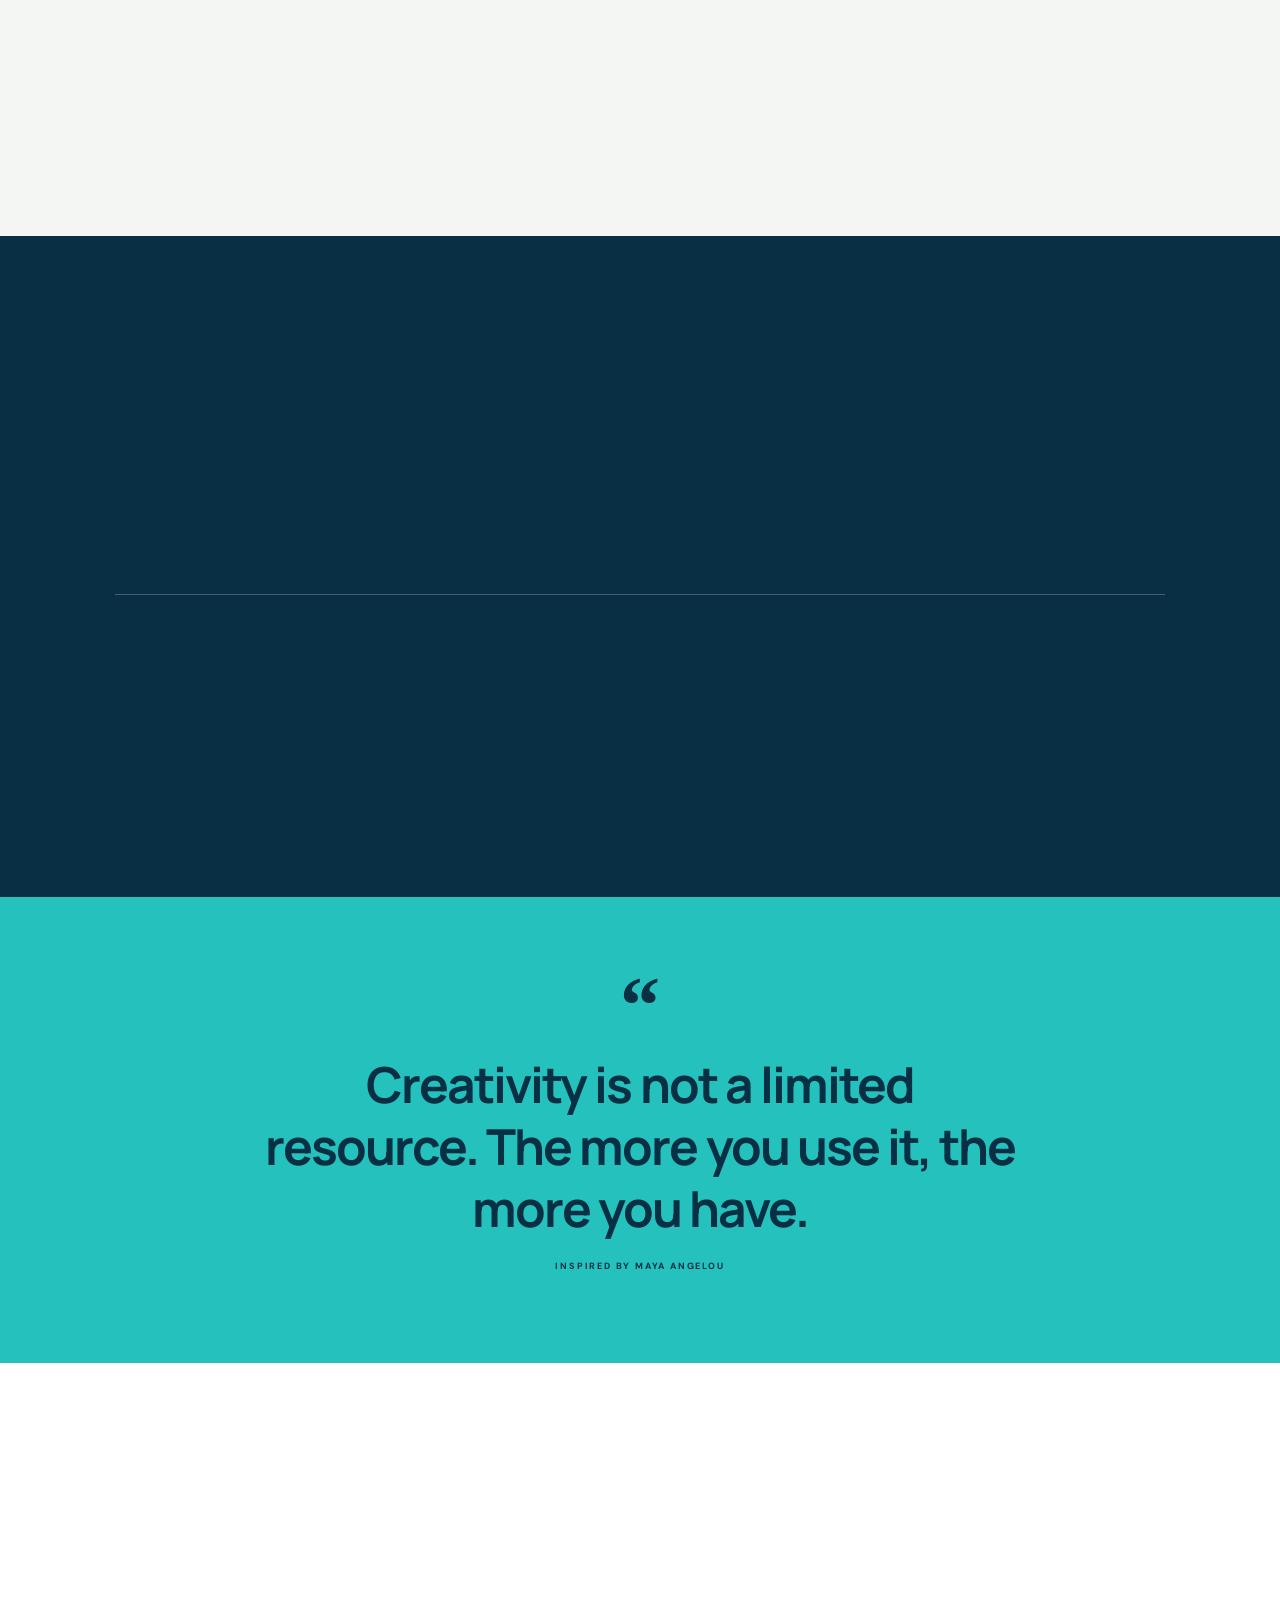
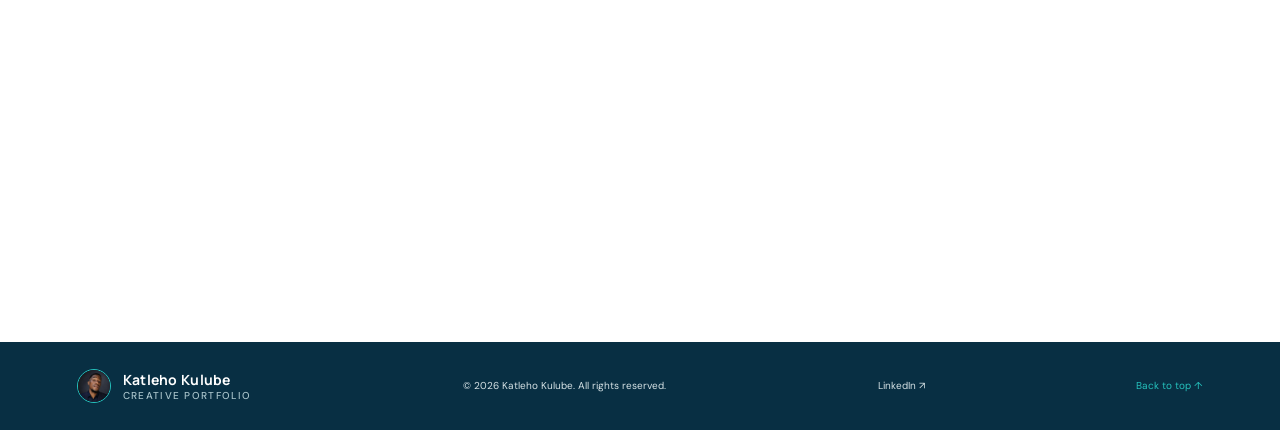
==== commit 2265161c: "Add files via upload" ====
--- a/index.html
+++ b/index.html
@@ -121,7 +121,7 @@
       <div class="project-grid">
         <article class="project-card reveal ubuntu-project-card" data-category="digital"><a class="project-external" href="https://katlehokulubepoe.github.io/Ubuntu/" target="_blank" rel="noopener noreferrer" aria-label="Open the Ubuntu website in a new tab"><span class="project-image"><img src="assets/ubuntu-website-preview.jpg" alt="Screenshot of the Ubuntu Urban Wear live website homepage" loading="lazy"><span class="view-label">Open Ubuntu website ↗</span></span><span class="project-meta"><span>LIVE WEBSITE / 01</span><span>Ubuntu — Visit live website ↗</span></span></a></article>
         <article class="project-card reveal" data-category="digital"><button type="button" class="project-open" data-image="assets/creative-process.jpg" data-process="true" data-title="Creative process and thinking" data-alt="Creative process diagram from portfolio"><span class="project-image"><img src="assets/creative-process.jpg" alt="Creative process diagram" loading="lazy"><span class="view-label">View project ↗</span></span><span class="project-meta"><span>01 / PROCESS</span><span>Creative process & thinking</span></span></button></article>
-        <article class="project-card reveal" data-category="digital"><button type="button" class="project-open" data-image="assets/presentation-design.jpg" data-title="PowerPoint presentation design" data-alt="Presentation cover and diagram design examples"><span class="project-image"><img src="assets/presentation-design.jpg" alt="PowerPoint presentation design examples" loading="lazy"><span class="view-label">View project ↗</span></span><span class="project-meta"><span>02 / PRESENTATION</span><span>PowerPoint presentation design</span></span></button></article>
+        <article class="project-card reveal" data-category="digital"><button type="button" class="project-open" data-image="assets/presentation-design.jpg" data-presentation="true" data-title="PowerPoint presentation design" data-alt="Selected PowerPoint cover and slide design examples"><span class="project-image"><img src="assets/presentation-design.jpg" alt="PowerPoint presentation design examples" loading="lazy"><span class="view-label">View project ↗</span></span><span class="project-meta"><span>02 / PRESENTATION</span><span>PowerPoint presentation design</span></span></button></article>
         <article class="project-card reveal" data-category="editorial"><button type="button" class="project-open" data-image="assets/document-design.jpg" data-title="Document and proposal design" data-alt="Proposal and tender document design samples"><span class="project-image"><img src="assets/document-design.jpg" alt="Document and tender proposal design samples" loading="lazy"><span class="view-label">View project ↗</span></span><span class="project-meta"><span>03 / DOCUMENTS</span><span>Document & proposal design</span></span></button></article>
         <article class="project-card reveal" data-category="brand"><button type="button" class="project-open" data-image="assets/logo-design.jpg" data-title="Logo and brand identity design" data-alt="Selection of logo and identity designs"><span class="project-image"><img src="assets/logo-design.jpg" alt="Logo and brand identity design examples" loading="lazy"><span class="view-label">View project ↗</span></span><span class="project-meta"><span>04 / BRANDING</span><span>Logo & identity design</span></span></button></article>
         <article class="project-card reveal" data-category="editorial"><button type="button" class="project-open" data-image="assets/editorial-layout.jpg" data-title="Editorial and desktop publishing" data-alt="Newspaper page layouts and editorial design examples"><span class="project-image"><img src="assets/editorial-layout.jpg" alt="Editorial and newspaper layout examples" loading="lazy"><span class="view-label">View project ↗</span></span><span class="project-meta"><span>05 / EDITORIAL</span><span>Editorial & desktop publishing</span></span></button></article>
@@ -163,6 +163,17 @@
     <button type="button" class="lightbox-close" aria-label="Close project preview">×</button>
     <h2 id="lightbox-title"></h2>
     <img id="lightbox-image" src="" alt="">
+    <section class="presentation-viewer" id="presentation-viewer" hidden aria-label="PowerPoint slide preview">
+      <p class="presentation-disclaimer"><strong>Portfolio sample:</strong> These are selected cover and slide-design examples only, not the complete PowerPoint slideshow. The full presentations are not displayed because they contain sensitive information.</p>
+      <div class="presentation-stage">
+        <img id="presentation-slide" src="assets/presentation-slide-01.jpg" alt="PowerPoint presentation example, slide 1 of 7">
+      </div>
+      <div class="presentation-controls">
+        <button type="button" id="presentation-prev" aria-label="Previous slide">← Previous</button>
+        <span id="presentation-status" aria-live="polite">Slide 1 of 7</span>
+        <button type="button" id="presentation-next" aria-label="Next slide">Next →</button>
+      </div>
+    </section>
     <section class="process-viewer" id="process-viewer" hidden aria-label="Interactive creative process">
       <p class="process-intro">A good creative project moves through five connected stages. Select any stage to explore it, or let the sequence play from beginning to end.</p>
       <div class="process-track" id="process-track">
--- a/styles.css
+++ b/styles.css
@@ -97,3 +97,14 @@
 @keyframes processReveal{from{opacity:.35;transform:translateY(8px)}to{opacity:1;transform:none}}
 @media(max-width:650px){.process-track{grid-template-columns:1fr;gap:5px;padding:5px 0}.process-track:before{left:23px;right:auto;top:20px;bottom:20px;width:2px;height:auto}.process-node{display:grid;grid-template-columns:46px 1fr;grid-template-rows:auto auto;column-gap:13px;text-align:left;align-items:center;padding:5px 0}.process-node-num{grid-row:1 / 3;width:42px;height:42px}.process-node-title{align-self:end}.process-node-copy{max-width:none;align-self:start}.process-detail{padding:18px;min-height:0}.process-actions{align-items:flex-start}}
 @media(prefers-reduced-motion:reduce){.process-detail{animation:none}.process-node-num{transition:none}}
+
+/* Accessible PowerPoint cover and selected-slide preview */
+.presentation-viewer{width:100%}
+.presentation-disclaimer{max-width:850px;margin:0 auto 18px;padding:13px 16px;background:#e7f3f1;border-left:3px solid var(--teal);color:#284b55;text-align:left;font-size:12px;line-height:1.55}
+.presentation-stage{min-height:240px;background:#e5eae8;display:flex;align-items:center;justify-content:center;padding:12px}
+.presentation-stage img{display:block;width:100%;max-height:62vh;object-fit:contain}
+.presentation-controls{display:flex;justify-content:space-between;align-items:center;gap:12px;margin-top:15px}
+.presentation-controls button{border:0;background:var(--navy);color:#fff;padding:10px 15px;cursor:pointer;font-size:12px}
+.presentation-controls button:hover{background:#14546a}
+.presentation-controls span{font-size:12px;font-weight:700;color:var(--muted);white-space:nowrap}
+@media(max-width:520px){.lightbox{padding:18px 12px}.presentation-controls{gap:6px}.presentation-controls button{padding:9px 10px;font-size:11px}.presentation-controls span{font-size:10px}}
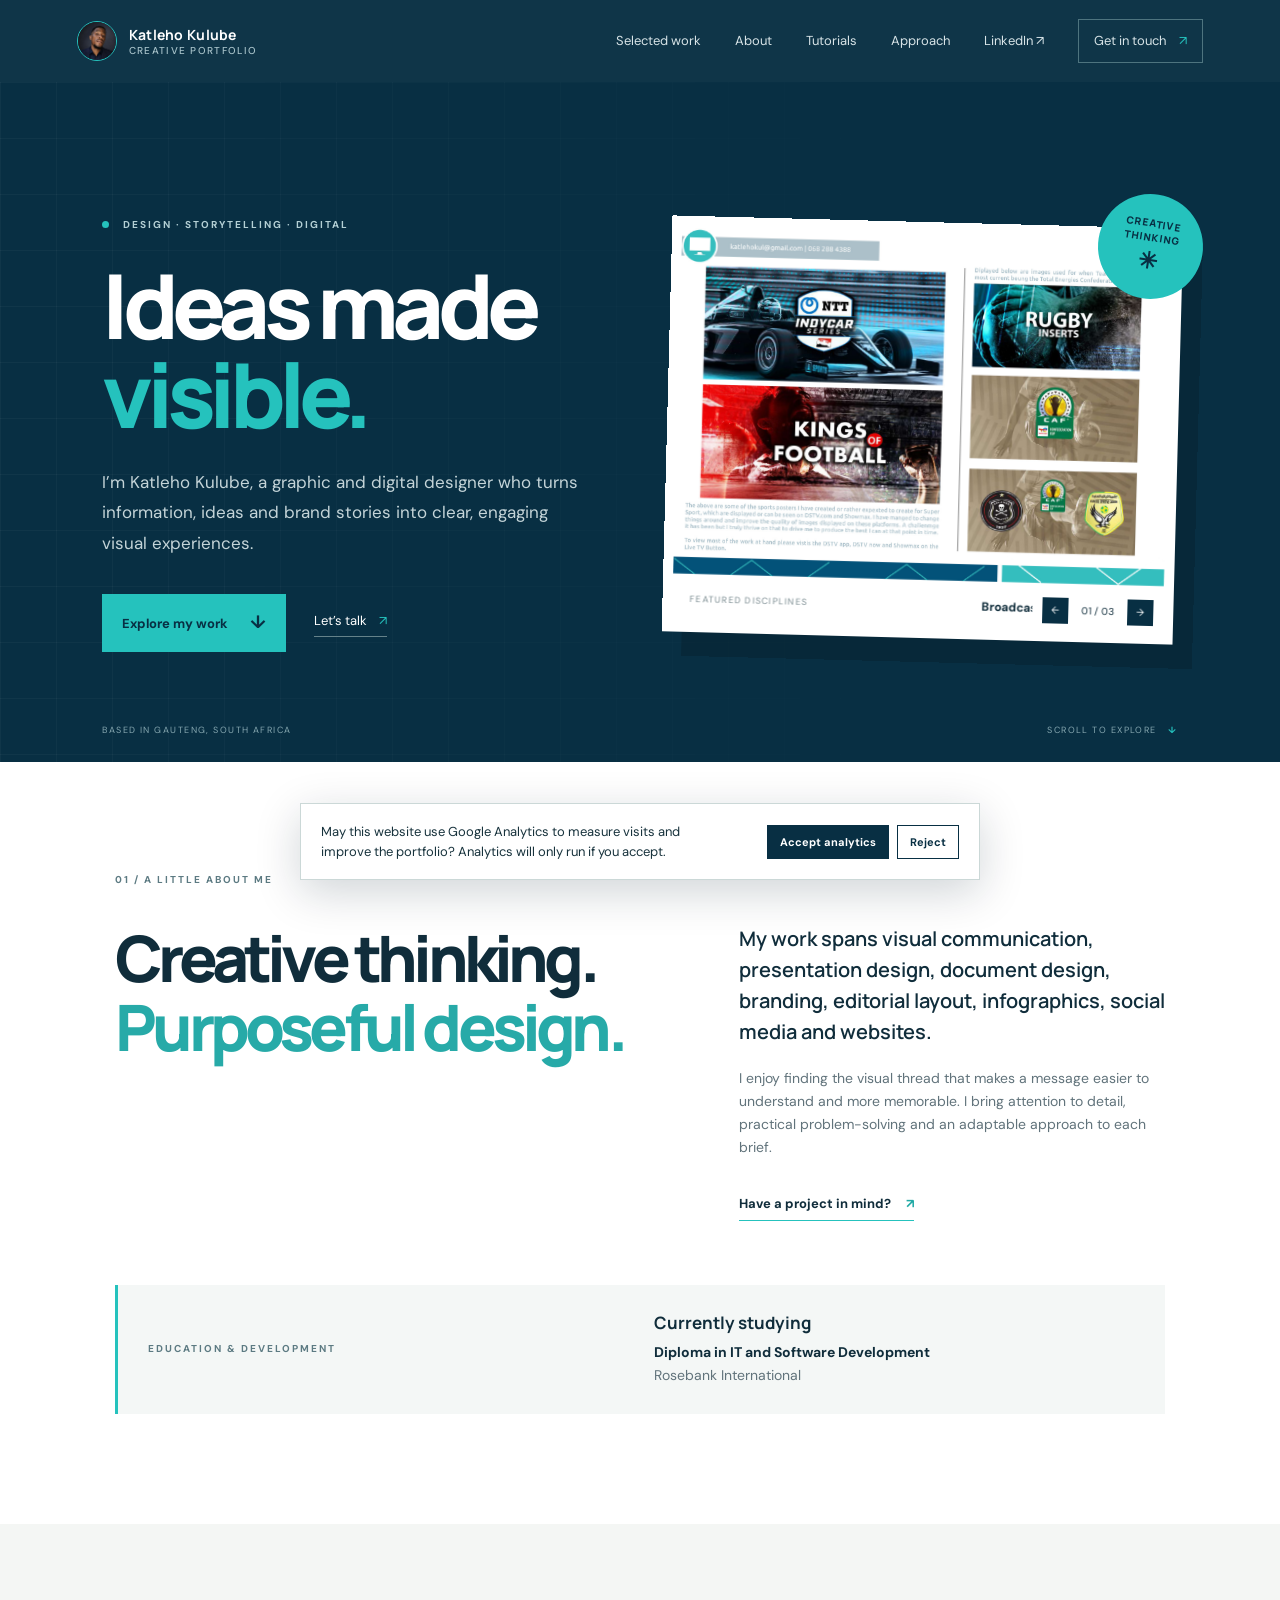
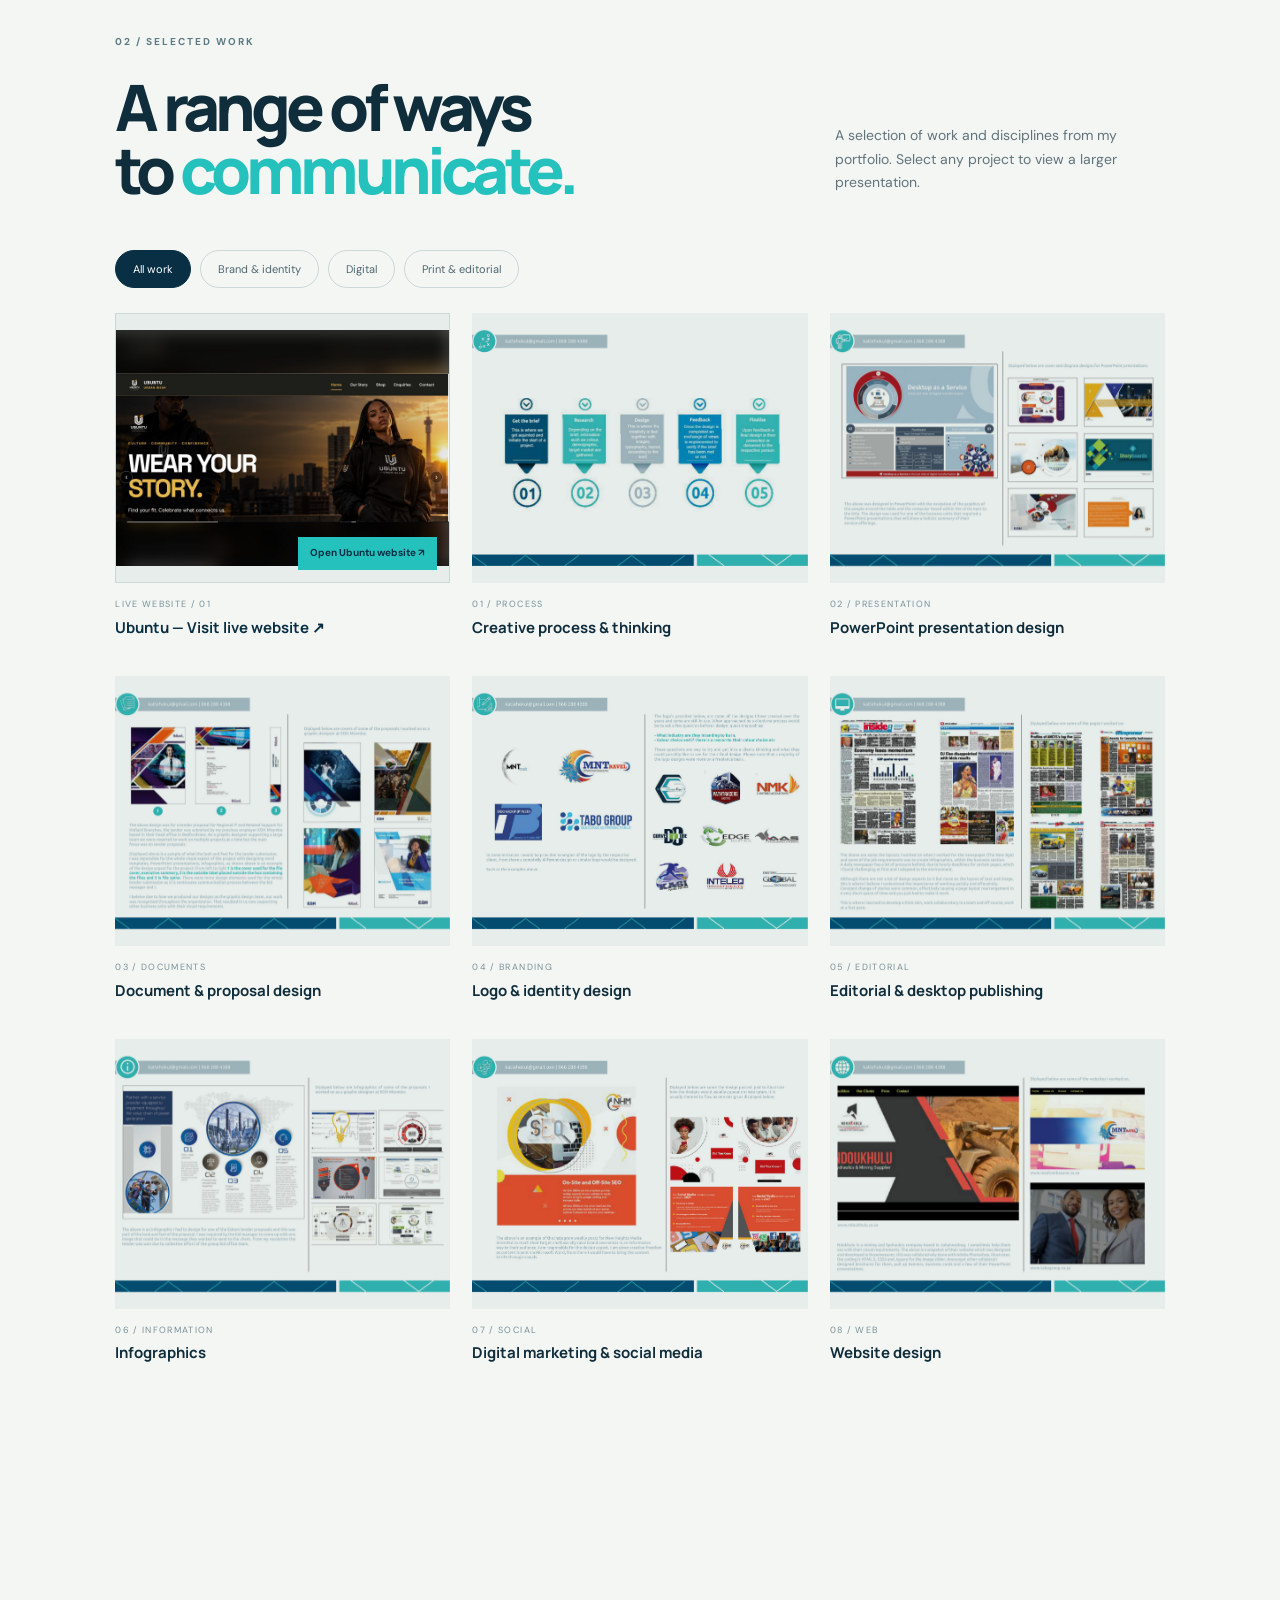
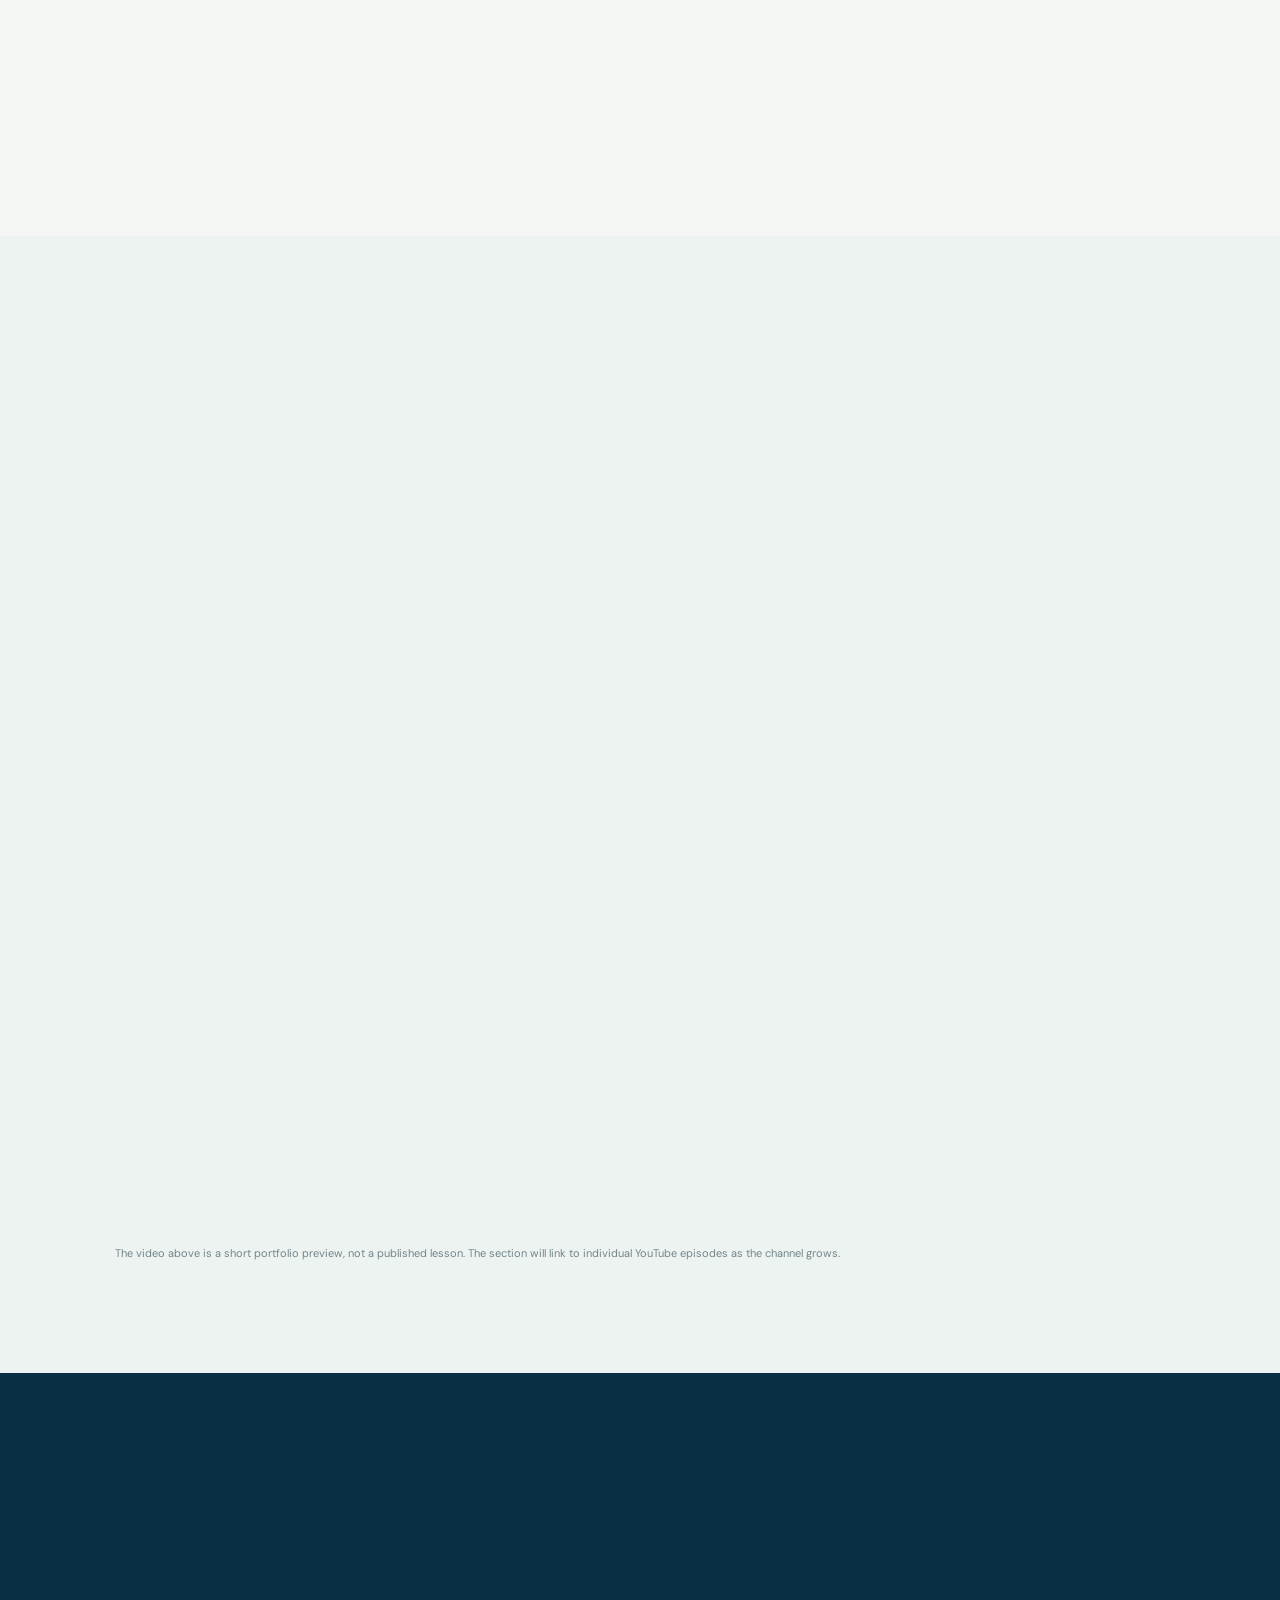
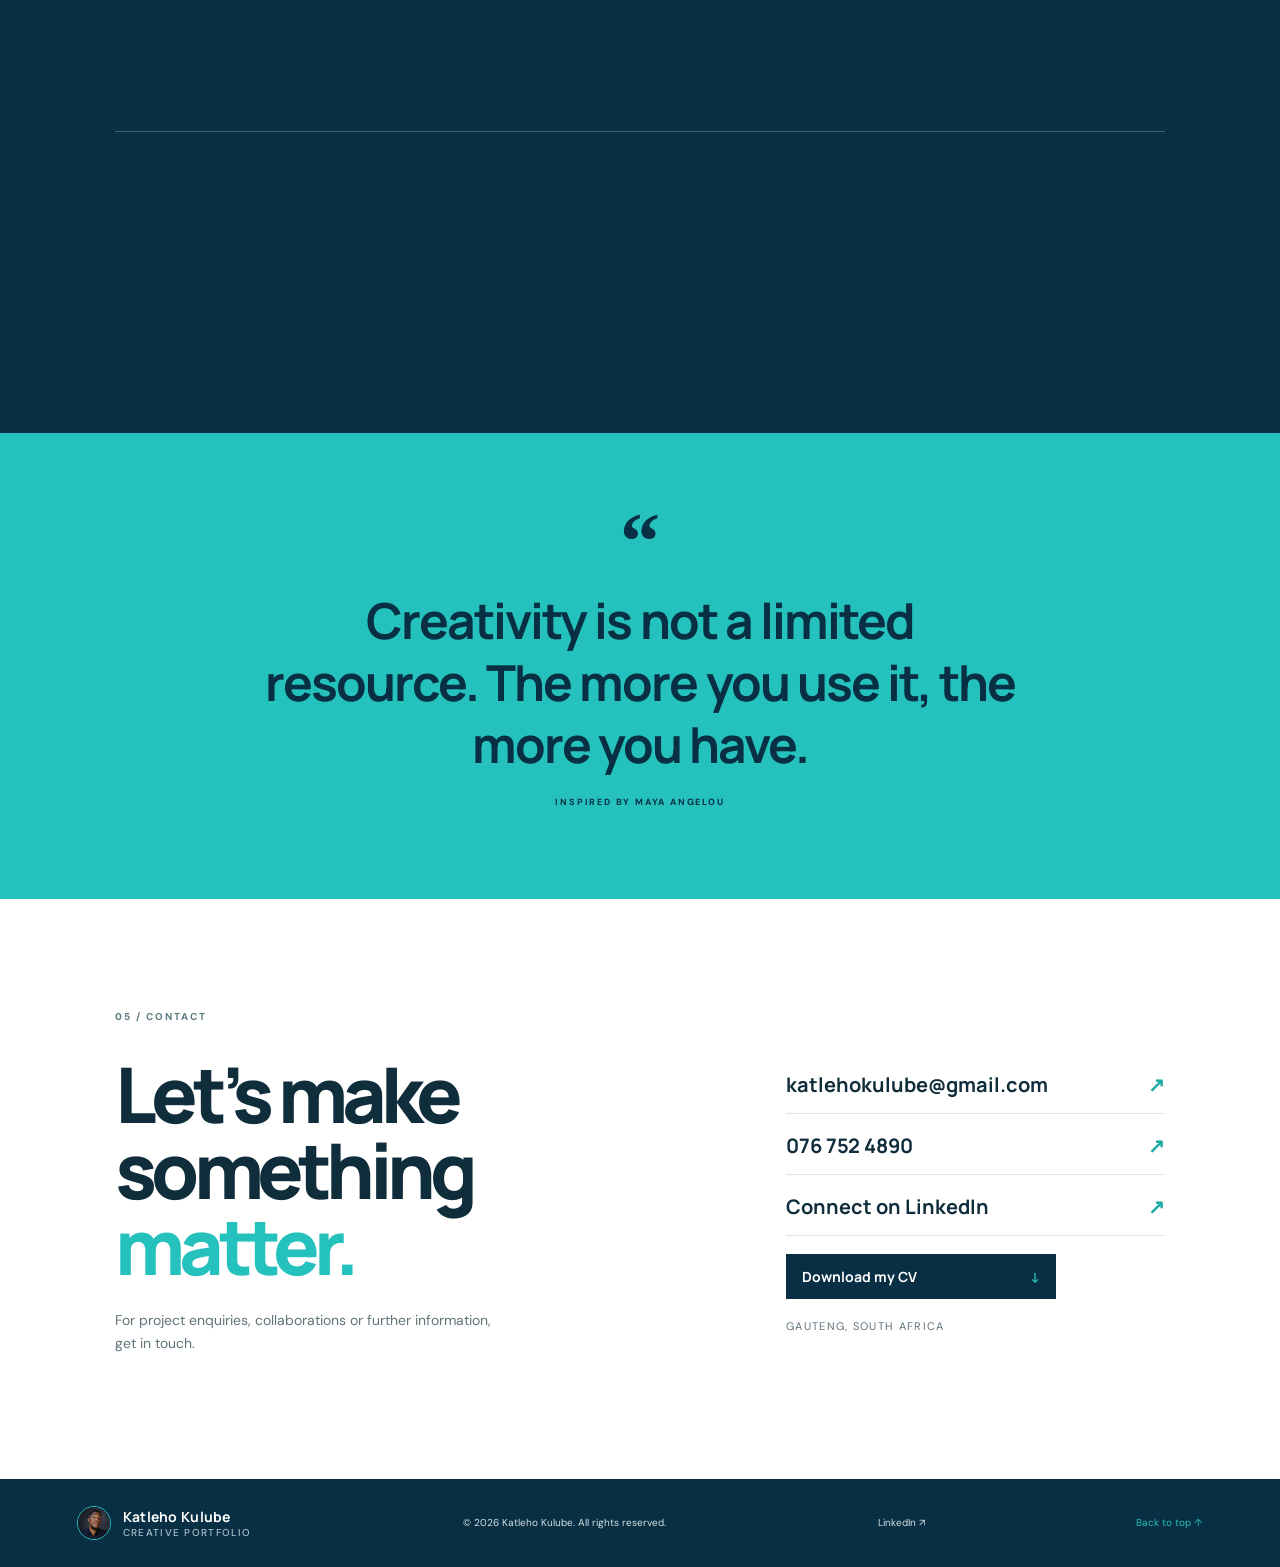
==== commit 8958a61e: "Add files via upload" ====
--- a/index.html
+++ b/index.html
@@ -18,12 +18,13 @@
   <meta charset="utf-8">
   <meta name="viewport" content="width=device-width, initial-scale=1">
   <meta name="theme-color" content="#082f43">
-  <meta name="description" content="Explore Katleho Kulube's creative portfolio in Gauteng, South Africa, featuring graphic design, brand identity, presentations, editorial layouts, infographics, digital marketing and web design.">
+  <meta name="description" content="Explore Katleho Kulube's creative portfolio and weekly software tutorials covering graphic design, Adobe Creative Cloud, 3D modelling, digital creativity and technology.">
   <meta name="author" content="Katleho Kulube">
   <meta name="robots" content="index, follow, max-image-preview:large, max-snippet:-1, max-video-preview:-1">
   <meta name="googlebot" content="index, follow, max-image-preview:large, max-snippet:-1, max-video-preview:-1">
   <meta name="bingbot" content="index, follow">
   <meta name="referrer" content="strict-origin-when-cross-origin">
+  <meta name="keywords" content="Katleho Kulube, software tutorials, Adobe Photoshop tutorials, Illustrator, Premiere Pro, 3D modelling, Maya, 3ds Max, CorelDRAW, graphic design, digital creativity, South Africa">
   <meta property="og:type" content="website">
   <meta property="og:site_name" content="Katleho Kulube | Creative Portfolio">
   <meta property="og:title" content="Katleho Kulube | Graphic & Digital Design Portfolio">
@@ -69,7 +70,7 @@
     <a class="brand" href="#top" aria-label="Katleho Kulube home"><img class="brand-portrait" src="assets/katleho-kulube-portrait.webp" alt="Portrait of Katleho Kulube"><span>Katleho Kulube<small>Creative Portfolio</small></span></a>
     <button type="button" class="menu-toggle" aria-label="Open navigation" aria-expanded="false" aria-controls="primary-nav"><span></span><span></span><span></span></button>
     <nav id="primary-nav" class="primary-nav" aria-label="Main navigation">
-      <a href="#work">Selected work</a><a href="#about">About</a><a href="#process">Approach</a><a href="https://www.linkedin.com/in/katleho-kulube-b4024b200/" target="_blank" rel="noopener noreferrer">LinkedIn ↗</a><a href="#contact" class="nav-cta">Get in touch <span aria-hidden="true">↗</span></a>
+      <a href="#work">Selected work</a><a href="#about">About</a><a href="#tutorials">Tutorials</a><a href="#process">Approach</a><a href="https://www.linkedin.com/in/katleho-kulube-b4024b200/" target="_blank" rel="noopener noreferrer">LinkedIn ↗</a><a href="#contact" class="nav-cta">Get in touch <span aria-hidden="true">↗</span></a>
     </nav>
   </header>
 
@@ -121,7 +122,7 @@
       <div class="project-grid">
         <article class="project-card reveal ubuntu-project-card" data-category="digital"><a class="project-external" href="https://katlehokulubepoe.github.io/Ubuntu/" target="_blank" rel="noopener noreferrer" aria-label="Open the Ubuntu website in a new tab"><span class="project-image"><img src="assets/ubuntu-website-preview.jpg" alt="Screenshot of the Ubuntu Urban Wear live website homepage" loading="lazy"><span class="view-label">Open Ubuntu website ↗</span></span><span class="project-meta"><span>LIVE WEBSITE / 01</span><span>Ubuntu — Visit live website ↗</span></span></a></article>
         <article class="project-card reveal" data-category="digital"><button type="button" class="project-open" data-image="assets/creative-process.jpg" data-process="true" data-title="Creative process and thinking" data-alt="Creative process diagram from portfolio"><span class="project-image"><img src="assets/creative-process.jpg" alt="Creative process diagram" loading="lazy"><span class="view-label">View project ↗</span></span><span class="project-meta"><span>01 / PROCESS</span><span>Creative process & thinking</span></span></button></article>
-        <article class="project-card reveal" data-category="digital"><button type="button" class="project-open" data-image="assets/presentation-design.jpg" data-presentation="true" data-title="PowerPoint presentation design" data-alt="Selected PowerPoint cover and slide design examples"><span class="project-image"><img src="assets/presentation-design.jpg" alt="PowerPoint presentation design examples" loading="lazy"><span class="view-label">View project ↗</span></span><span class="project-meta"><span>02 / PRESENTATION</span><span>PowerPoint presentation design</span></span></button></article>
+        <article class="project-card reveal" data-category="digital"><button type="button" class="project-open" data-image="assets/presentation-design.jpg" data-title="PowerPoint presentation design" data-alt="Presentation cover and diagram design examples"><span class="project-image"><img src="assets/presentation-design.jpg" alt="PowerPoint presentation design examples" loading="lazy"><span class="view-label">View project ↗</span></span><span class="project-meta"><span>02 / PRESENTATION</span><span>PowerPoint presentation design</span></span></button></article>
         <article class="project-card reveal" data-category="editorial"><button type="button" class="project-open" data-image="assets/document-design.jpg" data-title="Document and proposal design" data-alt="Proposal and tender document design samples"><span class="project-image"><img src="assets/document-design.jpg" alt="Document and tender proposal design samples" loading="lazy"><span class="view-label">View project ↗</span></span><span class="project-meta"><span>03 / DOCUMENTS</span><span>Document & proposal design</span></span></button></article>
         <article class="project-card reveal" data-category="brand"><button type="button" class="project-open" data-image="assets/logo-design.jpg" data-title="Logo and brand identity design" data-alt="Selection of logo and identity designs"><span class="project-image"><img src="assets/logo-design.jpg" alt="Logo and brand identity design examples" loading="lazy"><span class="view-label">View project ↗</span></span><span class="project-meta"><span>04 / BRANDING</span><span>Logo & identity design</span></span></button></article>
         <article class="project-card reveal" data-category="editorial"><button type="button" class="project-open" data-image="assets/editorial-layout.jpg" data-title="Editorial and desktop publishing" data-alt="Newspaper page layouts and editorial design examples"><span class="project-image"><img src="assets/editorial-layout.jpg" alt="Editorial and newspaper layout examples" loading="lazy"><span class="view-label">View project ↗</span></span><span class="project-meta"><span>05 / EDITORIAL</span><span>Editorial & desktop publishing</span></span></button></article>
@@ -133,8 +134,42 @@
       </div>
     </section>
 
+    <section class="tutorials-section section-pad" id="tutorials" aria-labelledby="tutorials-title">
+      <div class="section-heading reveal">
+        <div><div class="section-kicker">03 / LEARN WITH ME</div><h2 id="tutorials-title">Software skills.<br><em>Made practical.</em></h2></div>
+        <p>A growing collection of approachable, hands-on tutorials exploring the tools used to create, design and build.</p>
+      </div>
+      <div class="tutorials-feature reveal">
+        <div class="tutorial-video-wrap">
+          <video class="tutorial-intro-video" controls playsinline preload="metadata" poster="assets/software-learning-poster.jpg" aria-label="Introduction to the Software Learning Hub">
+            <source src="assets/software-learning-intro.mp4" type="video/mp4">
+            Your browser does not support HTML video. Please use a modern browser to view this introduction.
+          </video>
+          <span class="video-status">CHANNEL INTRODUCTION · PLACEHOLDER</span>
+        </div>
+        <div class="tutorials-copy">
+          <p class="tutorial-eyebrow">THE SOFTWARE LEARNING HUB</p>
+          <h3>Learn. Create. Develop.</h3>
+          <p>This is where I’ll share weekly educational videos, practical demonstrations and guided projects. We’ll begin with Adobe Creative Cloud and gradually explore 3D design, animation, graphic design and wider technology skills.</p>
+          <ul class="tutorial-points">
+            <li><span>01</span> Beginner-friendly, step-by-step lessons</li>
+            <li><span>02</span> Real projects and practical demonstrations</li>
+            <li><span>03</span> Software tips, workflows and creative techniques</li>
+          </ul>
+          <span class="tutorial-coming-soon">WEEKLY TUTORIALS · COMING SOON</span>
+        </div>
+      </div>
+      <div class="tutorial-category-grid reveal" aria-label="Planned tutorial categories">
+        <article><span>01 / START HERE</span><h4>Adobe Creative Cloud</h4><p>Photoshop · Illustrator · Premiere Pro · InDesign · After Effects</p></article>
+        <article><span>02 / BUILD IN 3D</span><h4>3D & Animation</h4><p>3ds Max · Maya · Blender · Modelling · Lighting · Rendering</p></article>
+        <article><span>03 / DESIGN</span><h4>Graphic Design</h4><p>CorelDRAW · Branding · Typography · Vector illustration</p></article>
+        <article><span>04 / EXPLORE</span><h4>Technology & Development</h4><p>Web development · Python · AI tools · Digital productivity</p></article>
+      </div>
+      <p class="tutorial-note">The video above is a short portfolio preview, not a published lesson. The section will link to individual YouTube episodes as the channel grows.</p>
+    </section>
+
     <section class="process-section section-pad" id="process">
-      <div class="section-kicker reveal">03 / HOW I APPROACH A BRIEF</div><div class="process-heading reveal"><h2>Good design starts<br>with <em>good questions.</em></h2><p>I aim to understand the purpose, audience and context before choosing the visual direction.</p></div>
+      <div class="section-kicker reveal">04 / HOW I APPROACH A BRIEF</div><div class="process-heading reveal"><h2>Good design starts<br>with <em>good questions.</em></h2><p>I aim to understand the purpose, audience and context before choosing the visual direction.</p></div>
       <div class="process-steps">
         <div class="process-step reveal"><span>01</span><h3>Understand</h3><p>Clarify the brief, audience, industry and communication goal.</p></div>
         <div class="process-step reveal"><span>02</span><h3>Explore</h3><p>Consider references, visual direction, colour and possible concepts.</p></div>
@@ -146,7 +181,7 @@
     <section class="quote-section"><div class="quote-mark">“</div><blockquote>Creativity is not a limited resource. The more you use it, the more you have.</blockquote><p>INSPIRED BY MAYA ANGELOU</p></section>
 
     <section class="contact-section section-pad" id="contact">
-      <div class="section-kicker reveal">04 / CONTACT</div><div class="contact-grid reveal"><div><h2>Let’s make<br>something <em>matter.</em></h2><p>For project enquiries, collaborations or further information, get in touch.</p></div><div class="contact-details">
+      <div class="section-kicker reveal">05 / CONTACT</div><div class="contact-grid reveal"><div><h2>Let’s make<br>something <em>matter.</em></h2><p>For project enquiries, collaborations or further information, get in touch.</p></div><div class="contact-details">
     
         <a href="mailto:katlehokulube@gmail.com">katlehokulube@gmail.com <span>↗</span></a>
         <a href="tel:+27767524890">076 752 4890 <span>↗</span></a>
@@ -163,17 +198,6 @@
     <button type="button" class="lightbox-close" aria-label="Close project preview">×</button>
     <h2 id="lightbox-title"></h2>
     <img id="lightbox-image" src="" alt="">
-    <section class="presentation-viewer" id="presentation-viewer" hidden aria-label="PowerPoint slide preview">
-      <p class="presentation-disclaimer"><strong>Portfolio sample:</strong> These are selected cover and slide-design examples only, not the complete PowerPoint slideshow. The full presentations are not displayed because they contain sensitive information.</p>
-      <div class="presentation-stage">
-        <img id="presentation-slide" src="assets/presentation-slide-01.jpg" alt="PowerPoint presentation example, slide 1 of 7">
-      </div>
-      <div class="presentation-controls">
-        <button type="button" id="presentation-prev" aria-label="Previous slide">← Previous</button>
-        <span id="presentation-status" aria-live="polite">Slide 1 of 7</span>
-        <button type="button" id="presentation-next" aria-label="Next slide">Next →</button>
-      </div>
-    </section>
     <section class="process-viewer" id="process-viewer" hidden aria-label="Interactive creative process">
       <p class="process-intro">A good creative project moves through five connected stages. Select any stage to explore it, or let the sequence play from beginning to end.</p>
       <div class="process-track" id="process-track">
--- a/styles.css
+++ b/styles.css
@@ -98,13 +98,26 @@
 @media(max-width:650px){.process-track{grid-template-columns:1fr;gap:5px;padding:5px 0}.process-track:before{left:23px;right:auto;top:20px;bottom:20px;width:2px;height:auto}.process-node{display:grid;grid-template-columns:46px 1fr;grid-template-rows:auto auto;column-gap:13px;text-align:left;align-items:center;padding:5px 0}.process-node-num{grid-row:1 / 3;width:42px;height:42px}.process-node-title{align-self:end}.process-node-copy{max-width:none;align-self:start}.process-detail{padding:18px;min-height:0}.process-actions{align-items:flex-start}}
 @media(prefers-reduced-motion:reduce){.process-detail{animation:none}.process-node-num{transition:none}}
 
-/* Accessible PowerPoint cover and selected-slide preview */
-.presentation-viewer{width:100%}
-.presentation-disclaimer{max-width:850px;margin:0 auto 18px;padding:13px 16px;background:#e7f3f1;border-left:3px solid var(--teal);color:#284b55;text-align:left;font-size:12px;line-height:1.55}
-.presentation-stage{min-height:240px;background:#e5eae8;display:flex;align-items:center;justify-content:center;padding:12px}
-.presentation-stage img{display:block;width:100%;max-height:62vh;object-fit:contain}
-.presentation-controls{display:flex;justify-content:space-between;align-items:center;gap:12px;margin-top:15px}
-.presentation-controls button{border:0;background:var(--navy);color:#fff;padding:10px 15px;cursor:pointer;font-size:12px}
-.presentation-controls button:hover{background:#14546a}
-.presentation-controls span{font-size:12px;font-weight:700;color:var(--muted);white-space:nowrap}
-@media(max-width:520px){.lightbox{padding:18px 12px}.presentation-controls{gap:6px}.presentation-controls button{padding:9px 10px;font-size:11px}.presentation-controls span{font-size:10px}}
+
+/* Software Learning Hub */
+.tutorials-section{background:#edf3f1;color:var(--ink)}
+.tutorials-feature{display:grid;grid-template-columns:minmax(0,1.2fr) minmax(280px,.8fr);gap:clamp(28px,5vw,68px);align-items:center;margin-top:38px;padding:clamp(18px,3vw,34px);background:#fff;border:1px solid #dce7e3;box-shadow:0 18px 55px rgba(8,47,67,.07)}
+.tutorial-video-wrap{position:relative;min-width:0;background:#082f43;overflow:hidden}
+.tutorial-intro-video{display:block;width:100%;aspect-ratio:16/9;object-fit:cover;background:#082f43}
+.video-status{position:absolute;left:14px;top:14px;padding:7px 10px;background:rgba(8,47,67,.88);color:#fff;font-size:9px;letter-spacing:.13em;font-weight:800;pointer-events:none}
+.tutorial-eyebrow{font-size:10px;letter-spacing:.18em;font-weight:800;color:#078f8d;margin:0 0 13px}
+.tutorials-copy h3{font:800 clamp(27px,3vw,40px)/1.1 var(--display);color:var(--navy);margin:0 0 16px}
+.tutorials-copy>p:not(.tutorial-eyebrow){font-size:14px;line-height:1.8;color:#60747b;margin:0}
+.tutorial-points{list-style:none;padding:0;margin:22px 0;display:grid;gap:12px}
+.tutorial-points li{display:flex;gap:12px;align-items:flex-start;font-size:12px;line-height:1.5;color:#425c64}
+.tutorial-points li span{font:800 11px var(--display);color:#078f8d}
+.tutorial-coming-soon{display:inline-block;padding:10px 13px;border:1px solid #b7d6d1;color:#087e7b;font-size:9px;letter-spacing:.14em;font-weight:800}
+.tutorial-category-grid{display:grid;grid-template-columns:repeat(4,minmax(0,1fr));gap:14px;margin-top:22px}
+.tutorial-category-grid article{padding:21px 18px;background:#f8faf9;border:1px solid #dce7e3;min-width:0}
+.tutorial-category-grid article>span{font-size:9px;letter-spacing:.14em;color:#078f8d;font-weight:800}
+.tutorial-category-grid h4{font:800 17px/1.25 var(--display);color:var(--navy);margin:12px 0 8px}
+.tutorial-category-grid p{font-size:11px;line-height:1.65;color:#6a7e83;margin:0}
+.tutorial-note{margin:17px 0 0;color:#71858b;font-size:11px;line-height:1.6}
+@media(max-width:900px){.tutorial-category-grid{grid-template-columns:repeat(2,minmax(0,1fr))}.tutorials-feature{grid-template-columns:1fr}}
+@media(max-width:520px){.tutorial-category-grid{grid-template-columns:1fr}.tutorials-feature{padding:14px}.video-status{font-size:8px;left:8px;top:8px}}
+@media(prefers-reduced-motion:reduce){.tutorials-section *{scroll-behavior:auto}}
